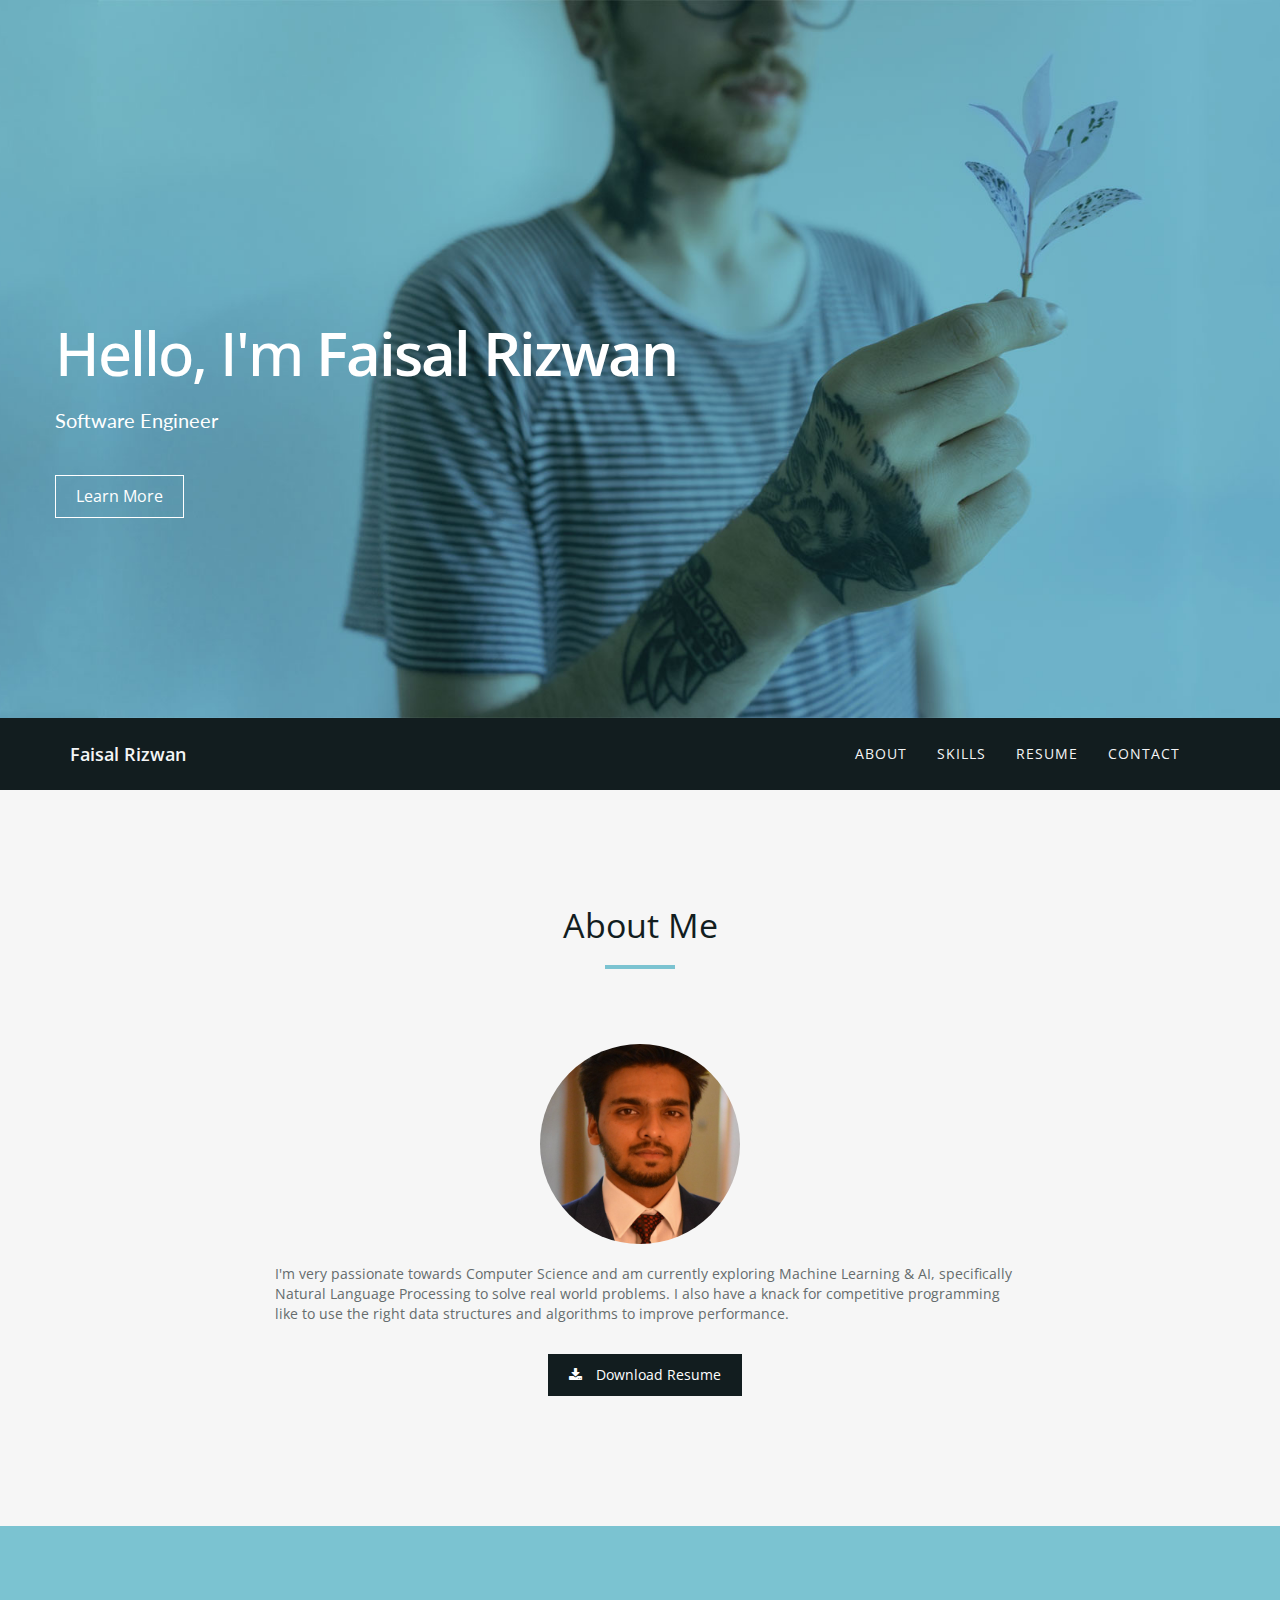
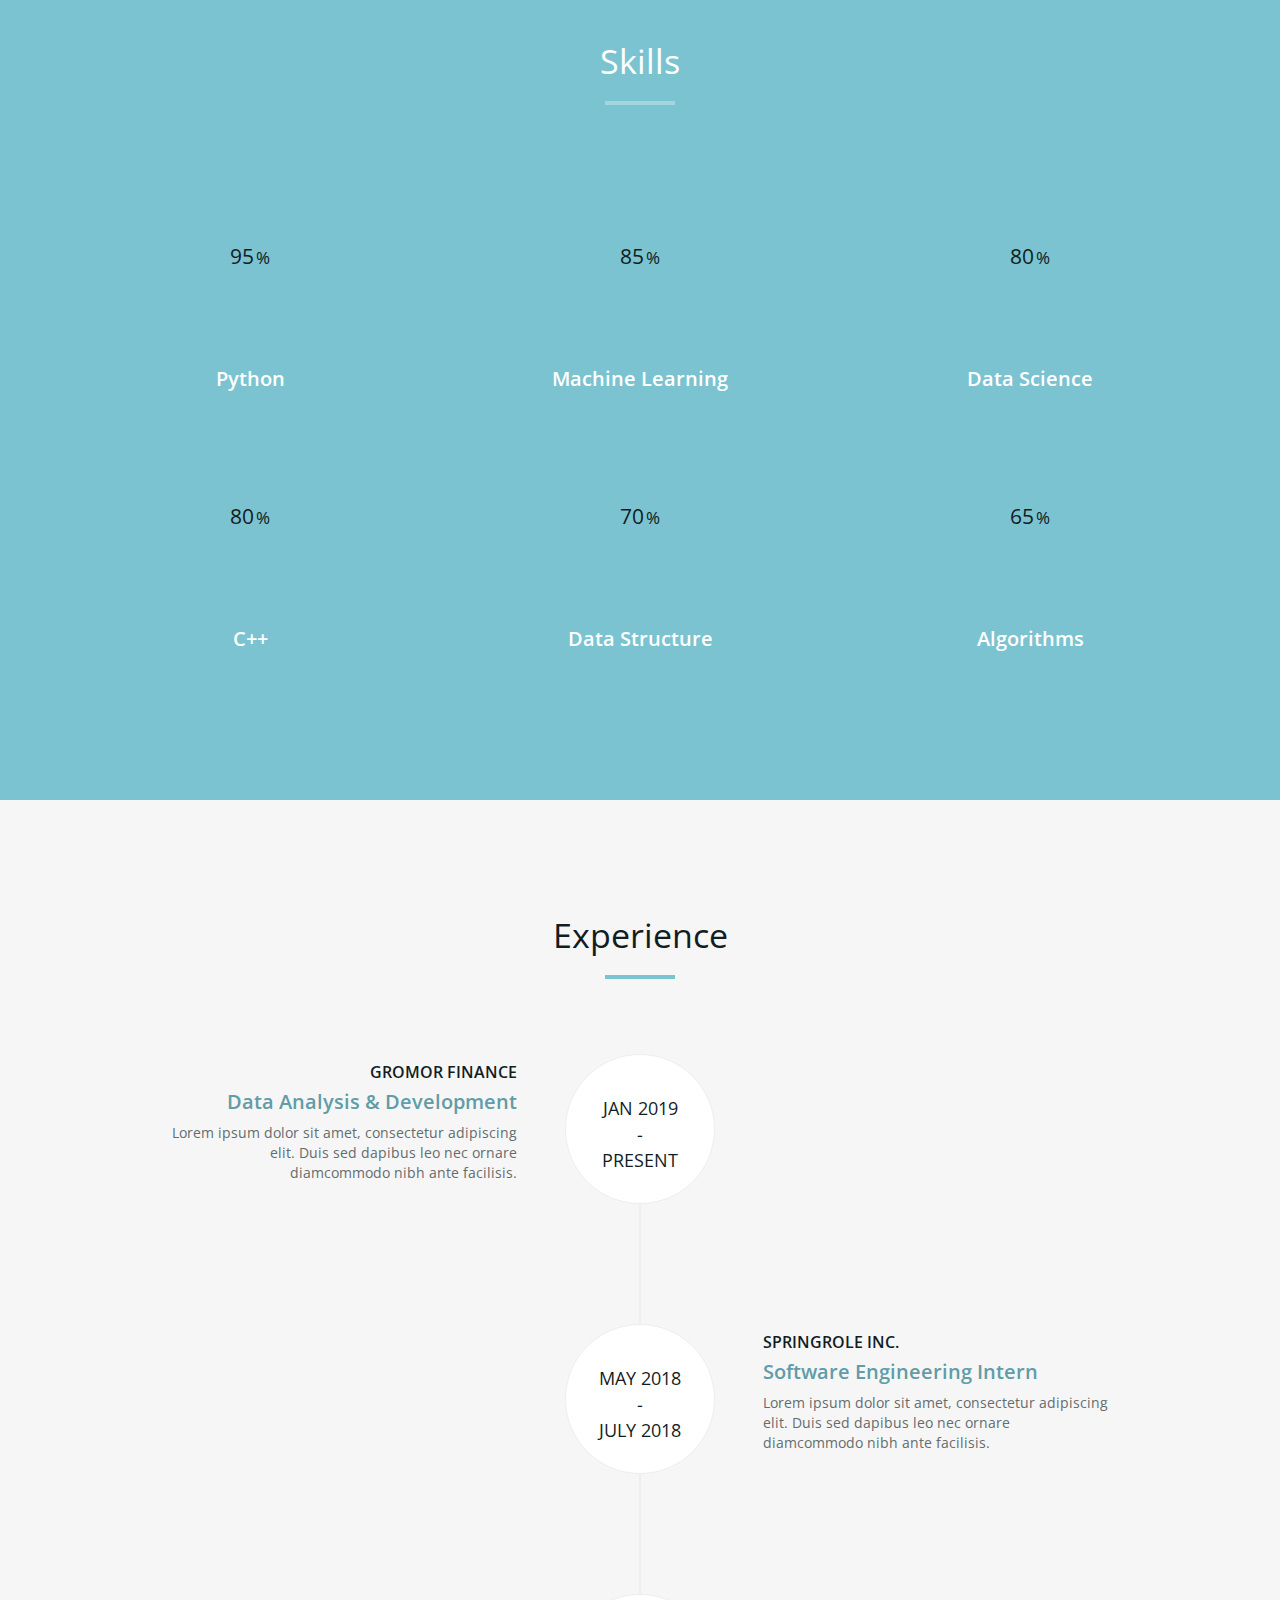
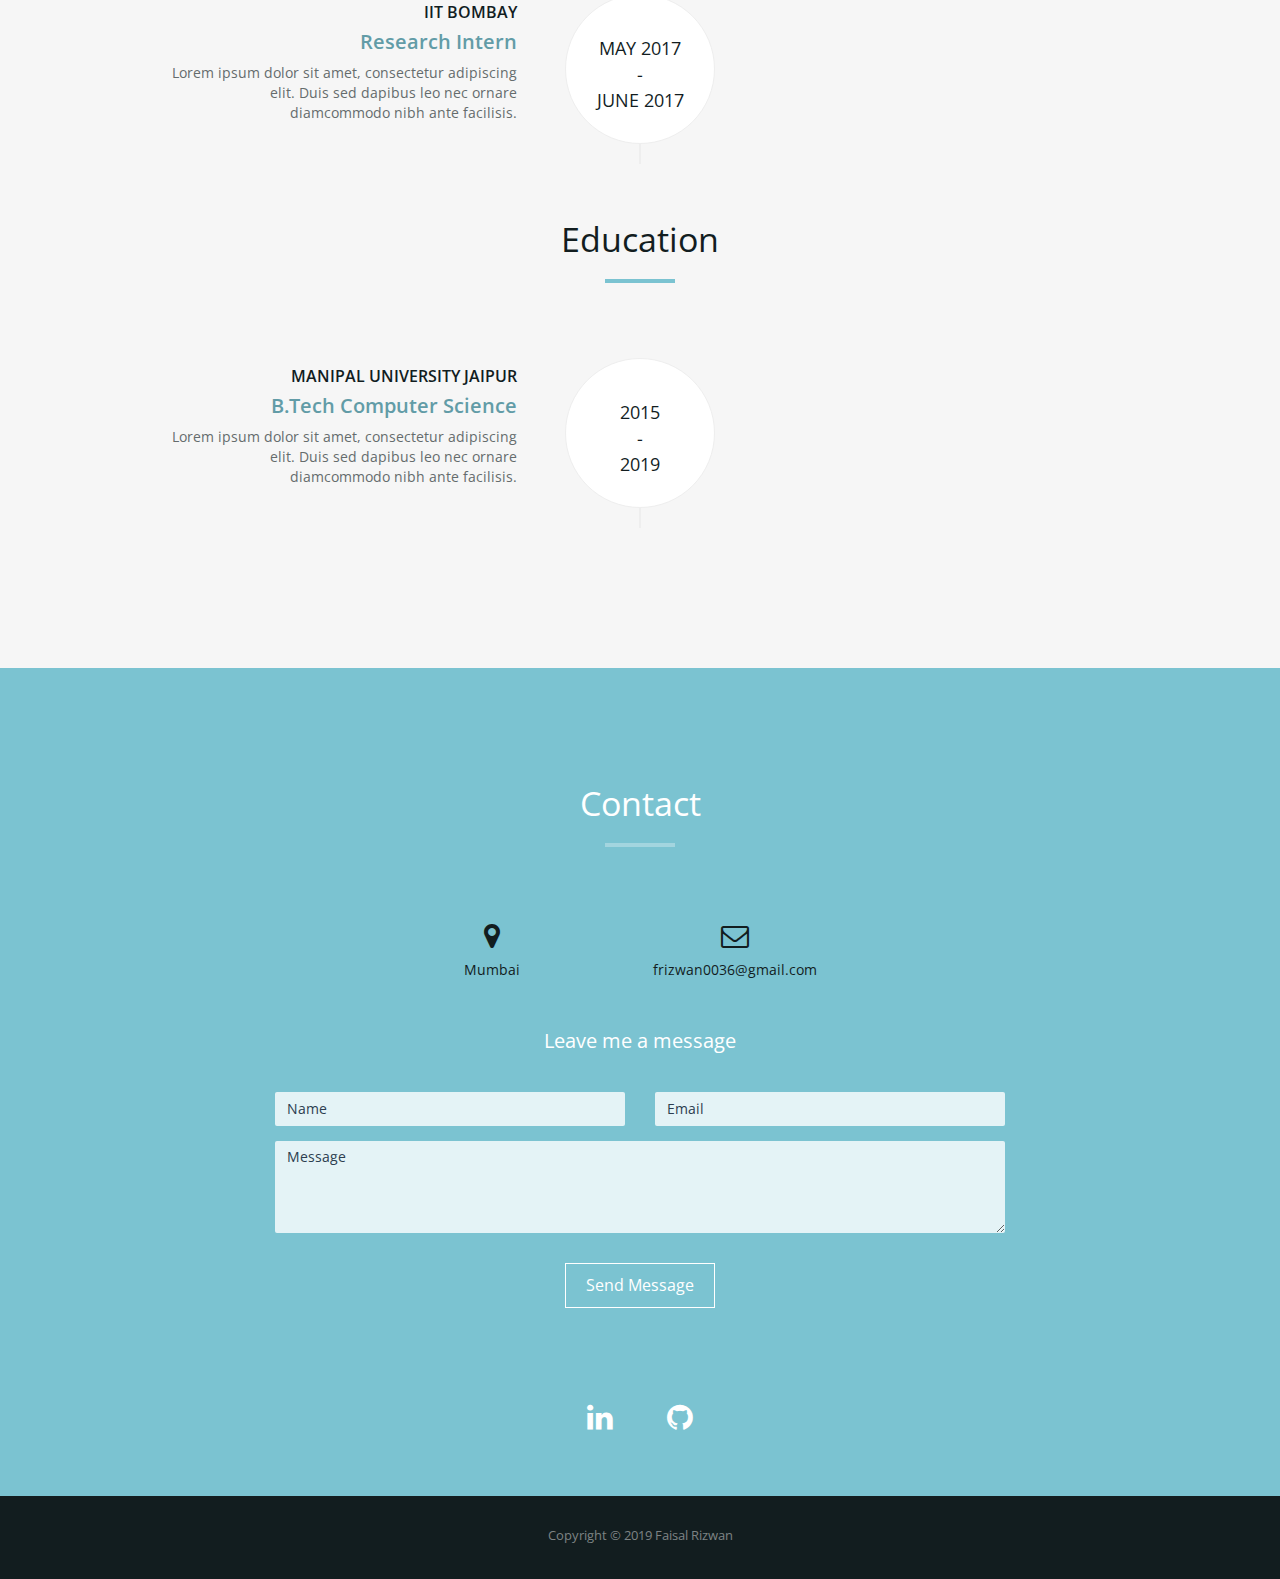
==== index.html @ 2f2fce6b "second commit" ====
<!DOCTYPE html>
<html lang="en">
<head>
<meta charset="utf-8">
<meta name="viewport" content="width=device-width, initial-scale=1">
<title>FR</title>
<meta name="description" content="">
<meta name="author" content="">

<!-- Favicons
    ================================================== -->
<link rel="shortcut icon" href="img/favicon.ico" type="image/x-icon">
<link rel="apple-touch-icon" href="img/apple-touch-icon.png">
<link rel="apple-touch-icon" sizes="72x72" href="img/apple-touch-icon-72x72.png">
<link rel="apple-touch-icon" sizes="114x114" href="img/apple-touch-icon-114x114.png">

<!-- Bootstrap -->
<link rel="stylesheet" type="text/css"  href="css/bootstrap.css">
<link rel="stylesheet" type="text/css" href="fonts/font-awesome/css/font-awesome.css">

<!-- Stylesheet
    ================================================== -->
<link rel="stylesheet" type="text/css"  href="css/style.css">
<link rel="stylesheet" type="text/css" href="css/prettyPhoto.css">
<link href='http://fonts.googleapis.com/css?family=Lato:400,700,900,300' rel='stylesheet' type='text/css'>
<link href='http://fonts.googleapis.com/css?family=Open+Sans:400,700,800,600,300' rel='stylesheet' type='text/css'>
<script type="text/javascript" src="js/modernizr.custom.js"></script>

<!-- HTML5 shim and Respond.js for IE8 support of HTML5 elements and media queries -->
<!-- WARNING: Respond.js doesn't work if you view the page via file:// -->
<!--[if lt IE 9]>
      <script src="https://oss.maxcdn.com/html5shiv/3.7.2/html5shiv.min.js"></script>
      <script src="https://oss.maxcdn.com/respond/1.4.2/respond.min.js"></script>
    <![endif]-->
</head>
<body id="page-top" data-spy="scroll" data-target=".navbar-fixed-top">

<!-- Header -->
<header id="header">
  <div class="intro">
    <div class="container">
      <div class="row">
        <div class="intro-text">
          <h1>Hello, I'm <span class="name">Faisal Rizwan</span></h1>
          <p>Software Engineer</p>
          <a href="#about" class="btn btn-default btn-lg page-scroll">Learn More</a> </div>
      </div>
    </div>
  </div>
</header>
<!-- Navigation -->
<div id="nav">
  <nav class="navbar navbar-custom">
    <div class="container">
      <div class="navbar-header">
        <button type="button" class="navbar-toggle" data-toggle="collapse" data-target=".navbar-main-collapse"> <i class="fa fa-bars"></i> </button>
        <a class="navbar-brand page-scroll" href="#page-top">Faisal Rizwan</a> </div>
      
      <!-- Collect the nav links, forms, and other content for toggling -->
      <div class="collapse navbar-collapse navbar-right navbar-main-collapse">
        <ul class="nav navbar-nav">
          <!-- Hidden li included to remove active class from about link when scrolled up past about section -->
          <li class="hidden"> <a href="#page-top"></a> </li>
          <li> <a class="page-scroll" href="#about">About</a> </li>
          <li> <a class="page-scroll" href="#skills">Skills</a> </li>
          <!--<li> <a class="page-scroll" href="#portfolio">Portfolio</a> </li>-->
          <li> <a class="page-scroll" href="#resume">Resume</a> </li>
          <li> <a class="page-scroll" href="#contact">Contact</a> </li>
        </ul>
      </div>
    </div>
  </nav>
</div>
<!-- About Section -->
<div id="about">
  <div class="container">
    <div class="section-title text-center center">
      <h2>About Me</h2>
      <hr>
    </div>
    <div class="row">
      <div class="col-md-12 text-center"><img src="img/faisal.jpg" class="img-responsive"></div>
      <div class="col-md-8 col-md-offset-2">
        <div class="about-text">
          <p>I'm very passionate towards Computer Science and am currently exploring Machine Learning & AI, specifically Natural Language Processing to solve real world problems. I also have a knack for competitive programming like to use the right data structures and algorithms to improve performance.</p>
          <p class="text-center"><a class="btn btn-primary" href="#"><i class="fa fa-download"></i> Download Resume</a></p>
        </div>
      </div>
    </div>
  </div>
</div>
<!-- Skills Section -->
<div id="skills" class="text-center">
  <div class="container">
    <div class="section-title center">
      <h2>Skills</h2>
      <hr>
    </div>
    <div class="row">
      <div class="col-md-4 col-sm-6 skill"> <span class="chart" data-percent="95"> <span class="percent">95</span> </span>
        <h4>Python</h4>
      </div>
      <div class="col-md-4 col-sm-6 skill"> <span class="chart" data-percent="85"> <span class="percent">85</span> </span>
        <h4>Machine Learning</h4>
      </div>
      <div class="col-md-4 col-sm-6 skill"> <span class="chart" data-percent="80"> <span class="percent">80</span> </span>
        <h4>Data Science</h4>
      </div>
      <div class="col-md-4 col-sm-6 skill"> <span class="chart" data-percent="80"> <span class="percent">80</span> </span>
        <h4>C++</h4>
      </div>
      <div class="col-md-4 col-sm-6 skill"> <span class="chart" data-percent="70"> <span class="percent">70</span> </span>
        <h4>Data Structure</h4>
      </div>
      <div class="col-md-4 col-sm-6 skill"> <span class="chart" data-percent="65"> <span class="percent">65</span> </span>
        <h4>Algorithms</h4>
      </div>
    </div>
  </div>
</div>
<!-- Portfolio Section -->
<!--<div id="portfolio">-->
  <!--<div class="container">-->
    <!--<div class="section-title text-center center">-->
      <!--<h2>Portfolio</h2>-->
      <!--<hr>-->
    <!--</div>-->
    <!--<div class="categories">-->
      <!--<ul class="cat">-->
        <!--<li>-->
          <!--<ol class="type">-->
            <!--<li><a href="#" data-filter="*" class="active">All</a></li>-->
            <!--<li><a href="#" data-filter=".web">Web Design</a></li>-->
            <!--<li><a href="#" data-filter=".app">App Development</a></li>-->
            <!--<li><a href="#" data-filter=".branding">Branding</a></li>-->
          <!--</ol>-->
        <!--</li>-->
      <!--</ul>-->
      <!--<div class="clearfix"></div>-->
    <!--</div>-->
    <!--<div class="row">-->
      <!--<div class="portfolio-items">-->
        <!--<div class="col-sm-6 col-md-3 col-lg-3 web">-->
          <!--<div class="portfolio-item">-->
            <!--<div class="hover-bg"> <a href="img/portfolio/01-large.jpg" title="Project description" rel="prettyPhoto">-->
              <!--<div class="hover-text">-->
                <!--<h4>Project Title</h4>-->
                <!--<small>Web Design</small> </div>-->
              <!--<img src="img/portfolio/01-small.jpg" class="img-responsive" alt="Project Title"> </a> </div>-->
          <!--</div>-->
        <!--</div>-->
        <!--<div class="col-sm-6 col-md-3 col-lg-3 app">-->
          <!--<div class="portfolio-item">-->
            <!--<div class="hover-bg"> <a href="img/portfolio/02-large.jpg" title="Project description" rel="prettyPhoto">-->
              <!--<div class="hover-text">-->
                <!--<h4>Project Title</h4>-->
                <!--<small>App Development</small> </div>-->
              <!--<img src="img/portfolio/02-small.jpg" class="img-responsive" alt="Project Title"> </a> </div>-->
          <!--</div>-->
        <!--</div>-->
        <!--<div class="col-sm-6 col-md-3 col-lg-3 web">-->
          <!--<div class="portfolio-item">-->
            <!--<div class="hover-bg"> <a href="img/portfolio/03-large.jpg" title="Project description" rel="prettyPhoto">-->
              <!--<div class="hover-text">-->
                <!--<h4>Project Title</h4>-->
                <!--<small>Web Design</small> </div>-->
              <!--<img src="img/portfolio/03-small.jpg" class="img-responsive" alt="Project Title"> </a> </div>-->
          <!--</div>-->
        <!--</div>-->
        <!--<div class="col-sm-6 col-md-3 col-lg-3 web">-->
          <!--<div class="portfolio-item">-->
            <!--<div class="hover-bg"> <a href="img/portfolio/04-large.jpg" title="Project description" rel="prettyPhoto">-->
              <!--<div class="hover-text">-->
                <!--<h4>Project Title</h4>-->
                <!--<small>Web Design</small> </div>-->
              <!--<img src="img/portfolio/04-small.jpg" class="img-responsive" alt="Project Title"> </a> </div>-->
          <!--</div>-->
        <!--</div>-->
        <!--<div class="col-sm-6 col-md-3 col-lg-3 app">-->
          <!--<div class="portfolio-item">-->
            <!--<div class="hover-bg"> <a href="img/portfolio/05-large.jpg" title="Project description" rel="prettyPhoto">-->
              <!--<div class="hover-text">-->
                <!--<h4>Project Title</h4>-->
                <!--<small>App Development</small> </div>-->
              <!--<img src="img/portfolio/05-small.jpg" class="img-responsive" alt="Project Title"> </a> </div>-->
          <!--</div>-->
        <!--</div>-->
        <!--<div class="col-sm-6 col-md-3 col-lg-3 branding">-->
          <!--<div class="portfolio-item">-->
            <!--<div class="hover-bg"> <a href="img/portfolio/06-large.jpg" title="Project description" rel="prettyPhoto">-->
              <!--<div class="hover-text">-->
                <!--<h4>Project Title</h4>-->
                <!--<small>Branding</small> </div>-->
              <!--<img src="img/portfolio/06-small.jpg" class="img-responsive" alt="Project Title"> </a> </div>-->
          <!--</div>-->
        <!--</div>-->
        <!--<div class="col-sm-6 col-md-3 col-lg-3 branding app">-->
          <!--<div class="portfolio-item">-->
            <!--<div class="hover-bg"> <a href="img/portfolio/07-large.jpg" title="Project description" rel="prettyPhoto">-->
              <!--<div class="hover-text">-->
                <!--<h4>Project Title</h4>-->
                <!--<small>App Development, Branding</small> </div>-->
              <!--<img src="img/portfolio/07-small.jpg" class="img-responsive" alt="Project Title"> </a> </div>-->
          <!--</div>-->
        <!--</div>-->
        <!--<div class="col-sm-6 col-md-3 col-lg-3 web">-->
          <!--<div class="portfolio-item">-->
            <!--<div class="hover-bg"> <a href="img/portfolio/08-large.jpg" title="Project description" rel="prettyPhoto">-->
              <!--<div class="hover-text">-->
                <!--<h4>Project Title</h4>-->
                <!--<small>Web Design</small> </div>-->
              <!--<img src="img/portfolio/08-small.jpg" class="img-responsive" alt="Project Title"> </a> </div>-->
          <!--</div>-->
        <!--</div>-->
      <!--</div>-->
    <!--</div>-->
  <!--</div>-->
<!--</div>-->
<!-- Achievements Section -->
<!-- Resume Section -->
<div id="resume" class="text-center">
  <div class="container">
    <div class="section-title center">
      <h2>Experience</h2>
      <hr>
    </div>
    <div class="row">
      <div class="col-lg-12">
        <ul class="timeline">
          <li>
            <div class="timeline-image">
              <h4>Jan 2019 <br>
                - <br>
                Present </h4>
            </div>
            <div class="timeline-panel">
              <div class="timeline-heading">
                <h4>Gromor Finance</h4>
                <h4 class="subheading">Data Analysis & Development</h4>
              </div>
              <div class="timeline-body">
                <p>Lorem ipsum dolor sit amet, consectetur adipiscing elit. Duis sed dapibus leo nec ornare diamcommodo nibh ante facilisis.</p>
              </div>
            </div>
          </li>
          <li class="timeline-inverted">
            <div class="timeline-image">
              <h4>May 2018 <br>
                - <br>
                July 2018 </h4>
            </div>
            <div class="timeline-panel">
              <div class="timeline-heading">
                <h4>SpringRole Inc.</h4>
                <h4 class="subheading">Software Engineering Intern</h4>
              </div>
              <div class="timeline-body">
                <p>Lorem ipsum dolor sit amet, consectetur adipiscing elit. Duis sed dapibus leo nec ornare diamcommodo nibh ante facilisis.</p>
              </div>
            </div>
          </li>
          <li>
            <div class="timeline-image">
              <h4>May 2017 <br>
                - <br>
                June 2017 </h4>
            </div>
            <div class="timeline-panel">
              <div class="timeline-heading">
                <h4>IIT Bombay</h4>
                <h4 class="subheading">Research Intern</h4>
              </div>
              <div class="timeline-body">
                <p>Lorem ipsum dolor sit amet, consectetur adipiscing elit. Duis sed dapibus leo nec ornare diamcommodo nibh ante facilisis.</p>
              </div>
            </div>
          </li>
        </ul>
      </div>
    </div>
  </div>
  <div class="container">
    <div class="section-title center">
      <h2>Education</h2>
      <hr>
    </div>
    <div class="row">
      <div class="col-lg-12">
        <ul class="timeline">
          
          <!-- Education Section-->
          
          <li>
            <div class="timeline-image">
              <h4>2015 <br>
                - <br>
                2019 </h4>
            </div>
            <div class="timeline-panel">
              <div class="timeline-heading">
                <h4>Manipal University Jaipur</h4>
                <h4 class="subheading">B.Tech Computer Science </h4>
              </div>
              <div class="timeline-body">
                <p>Lorem ipsum dolor sit amet, consectetur adipiscing elit. Duis sed dapibus leo nec ornare diamcommodo nibh ante facilisis.</p>
              </div>
            </div>
          </li>
          <!--<li class="timeline-inverted">-->
            <!--<div class="timeline-image">-->
              <!--<h4>2007 <br>-->
                <!-- - <br>-->
                <!--2010 </h4>-->
            <!--</div>-->
            <!--<div class="timeline-panel">-->
              <!--<div class="timeline-heading">-->
                <!--<h4>Design University</h4>-->
                <!--<h4 class="subheading">Bachelor Degree of Design</h4>-->
              <!--</div>-->
              <!--<div class="timeline-body">-->
                <!--<p>Lorem ipsum dolor sit amet, consectetur adipiscing elit. Duis sed dapibus leo nec ornare diamcommodo nibh ante facilisis.</p>-->
              <!--</div>-->
            <!--</div>-->
          <!--</li>-->
          <!--<li>-->
            <!--<div class="timeline-image">-->
              <!--<h4>2004 <br>-->
                <!-- - <br>-->
                <!--2007 </h4>-->
            <!--</div>-->
            <!--<div class="timeline-panel">-->
              <!--<div class="timeline-heading">-->
                <!--<h4>School Name</h4>-->
                <!--<h4 class="subheading">High School Degree</h4>-->
              <!--</div>-->
              <!--<div class="timeline-body">-->
                <!--<p class="text-muted">Lorem ipsum dolor sit amet, consectetur adipiscing elit. Duis sed dapibus leo nec ornare diamcommodo nibh ante facilisis.</p>-->
              <!--</div>-->
            <!--</div>-->
          <!--</li>-->
        </ul>
      </div>
    </div>
  </div>
</div>
<!-- Contact Section -->
<div id="contact" class="text-center">
  <div class="container">
    <div class="section-title center">
      <h2>Contact</h2>
      <hr>
    </div>
    <div class="col-md-8 col-md-offset-3">
      <div class="col-md-4"> <i class="fa fa-map-marker fa-2x"></i>
        <p>Mumbai</p>
      </div>
      <div class="col-md-4"> <i class="fa fa-envelope-o fa-2x"></i>
        <p>frizwan0036@gmail.com</p>
      </div>
      <!--<div class="col-md-4"> <i class="fa fa-phone fa-2x"></i>-->
        <!--<p> +1 123 456 1234</p>-->
      <!--</div>-->
      <div class="clearfix"></div>
    </div>
    <div class="col-md-8 col-md-offset-2">
      <h3>Leave me a message</h3>
      <form name="sentMessage" id="contactForm" novalidate>
        <div class="row">
          <div class="col-md-6">
            <div class="form-group">
              <input type="text" id="name" class="form-control" placeholder="Name" required="required">
              <p class="help-block text-danger"></p>
            </div>
          </div>
          <div class="col-md-6">
            <div class="form-group">
              <input type="email" id="email" class="form-control" placeholder="Email" required="required">
              <p class="help-block text-danger"></p>
            </div>
          </div>
        </div>
        <div class="form-group">
          <textarea name="message" id="message" class="form-control" rows="4" placeholder="Message" required></textarea>
          <p class="help-block text-danger"></p>
        </div>
        <div id="success"></div>
        <button type="submit" class="btn btn-default">Send Message</button>
      </form>
      <div class="social">
        <ul>
          <!--<li><a href="#"><i class="fa fa-facebook"></i></a></li>-->
          <!--<li><a href="#"><i class="fa fa-twitter"></i></a></li>-->
          <!--<li><a href="#"><i class="fa fa-dribbble"></i></a></li>-->
          <li><a href="https://www.linkedin.com/in/faisal-rizwan/"><i class="fa fa-linkedin"></i></a></li>
          <li><a href="https://github.com/faisal-rizwan36"><i class="fa fa-github"></i></a></li>
          <!--<li><a href="#"><i class="fa fa-instagram"></i></a></li>-->
        </ul>
      </div>
    </div>
  </div>
</div>
<div id="footer">
  <div class="container text-center">
    <div class="fnav">
      <p>Copyright &copy; 2019 Faisal Rizwan</p>
    </div>
  </div>
</div>
<script type="text/javascript" src="js/jquery.1.11.1.js"></script> 
<script type="text/javascript" src="js/bootstrap.js"></script> 
<script type="text/javascript" src="js/SmoothScroll.js"></script> 
<script type="text/javascript" src="js/easypiechart.js"></script> 
<script type="text/javascript" src="js/jquery.prettyPhoto.js"></script> 
<script type="text/javascript" src="js/jquery.isotope.js"></script> 
<script type="text/javascript" src="js/jquery.counterup.js"></script> 
<script type="text/javascript" src="js/waypoints.js"></script> 
<script type="text/javascript" src="js/jqBootstrapValidation.js"></script> 
<script type="text/javascript" src="js/contact_me.js"></script> 
<script type="text/javascript" src="js/main.js"></script>
</body>
</html>
---- css/style.css ----
body, html {
	font-family: 'Open Sans', sans-serif;
	text-rendering: optimizeLegibility !important;
	-webkit-font-smoothing: antialiased !important;
	color: #656c6d;
	width: 100% !important;
	height: 100% !important;
}
h1 {
	font-weight: 700;
}
h1 strong {
	font-weight: 900;
}
h2 {
	line-height: 20px;
	margin: 0;
	color: #121d1f;
	font-weight: 400;
	margin-bottom: 30px;
	font-size: 34px;
}
h3, h4 {
	color: #121d1f;
	font-size: 20px;
	font-weight: 600;
}
h5 {
	text-transform: uppercase;
	font-weight: 700;
	line-height: 20px;
}
p.intro {
	font-size: 16px;
	margin: 12px 0 0;
	line-height: 24px;
	font-family: 'Open Sans', sans-serif;
}
a {
	color: #333;
}
a:hover, a:focus {
	text-decoration: none;
	color: #7bc3d1;
}
ul, ol {
	list-style: none;
}
.clearfix:after {
	visibility: hidden;
	display: block;
	font-size: 0;
	content: " ";
	clear: both;
	height: 0;
}
.clearfix {
	display: inline-block;
}
* html .clearfix {
	height: 1%;
}
.clearfix {
	display: block;
}
ul, ol {
	padding: 0;
	webkit-padding: 0;
	moz-padding: 0;
}
hr {
	height: 4px;
	width: 70px;
	text-align: center;
	position: relative;
	background: #7bc3d1;
	margin: 0 auto;
	margin-bottom: 30px;
	border: 0;
}
/* Navigation */
#nav {
	z-index: 9999;
}
#nav.affix {
	position: fixed;
	top: 0;
	width: 100%
}
.navbar-custom {
	margin-bottom: 0;
	background-color: #121d1f;
	border-radius: 0px;
	padding: 10px 0;
}
.navbar-custom .navbar-brand {
	font-weight: 600;
}
.navbar-custom .navbar-brand:focus {
	outline: 0;
}
.navbar-custom .navbar-brand .navbar-toggle {
	padding: 4px 6px;
	font-size: 16px;
	color: #fff;
}
.navbar-custom .navbar-brand .navbar-toggle:focus, .navbar-custom .navbar-brand .navbar-toggle:active {
	outline: 0;
}
.navbar-custom a {
	color: #f4f5f6;
}
.navbar-custom .nav li a {
	text-transform: uppercase;
	letter-spacing: 1px;
	-webkit-transition: background .3s ease-in-out;
	-moz-transition: background .3s ease-in-out;
	transition: background .3s ease-in-out;
}
.navbar-custom .nav li a:hover {
	outline: 0;
	color: #7bc3d1;
	background-color: transparent;
}
.navbar-custom .nav li a:focus, .navbar-custom .nav li a:active {
	outline: 0;
	background-color: transparent;
	color: #7bc3d1;
}
.navbar-custom .nav li.active {
	outline: 0;
}
.navbar-custom .nav li.active a {
	background-color: rgba(255,255,255,.3);
}
.navbar-custom .nav li.active a:hover {
	color: #fff;
}
.btn-default {
	color: #fff;
	background-color: transparent;
	border-color: #fff;
	padding: 10px 20px;
	margin: 0;
	font-size: 16px;
	border-radius: 0;
}
.btn-default:hover, .btn-default:focus, .btn-default.focus, .btn-default:active, .btn-default.active {
	color: #fff;
	background-color: #121d1f;
	border-color: #121d1f;
}
.btn-primary {
	color: #fff;
	background-color: #121d1f;
	padding: 10px 20px;
	border-color: #121d1f;
	border-radius: 0;
}
.btn-primary:hover, .btn-primary:focus, .btn-primary.focus, .btn-primary:active, .btn-primary.active {
	color: #fff;
	background-color: #7bc3d1;
	border-color: #7bc3d1;
}
.btn-primary i.fa {
	margin-right: 10px;
}
/* Home Section */
.intro {
	display: table;
	width: 100%;
	height: auto;
	padding: 100px 0;
	text-align: center;
	color: #fff;
	background: url(../img/intro-bg.jpg) no-repeat center top;
	background-color: #7bc3d1;
	-webkit-background-size: cover;
	-moz-background-size: cover;
	background-size: cover;
	-o-background-size: cover;
}
.section-title.center {
	padding: 25px 0 45px 0;
}
/* About Section */
#about {
	padding: 100px 0;
	background: #f6f6f6;
}
#about .about-text {
	margin-left: 10px;
}
#about img {
	border-radius: 50%;
	width: 200px;
	height: 200px;
	display: inline-block;
}
#about p {
	margin-top: 20px;
	margin-bottom: 30px;
}
/* Skills Section */
#skills {
	padding: 100px 0;
	background: #7bc3d1;
}
#skills h2 {
	color: #fff;
}
#skills hr {
	background: rgba(255,255,255,0.3);
}
#skills .skill {
	margin-bottom: 40px;
	text-align: center;
	padding: 0px;
}
#skills .skill h4 {
	font-weight: 600;
	color: #fff;
}
.chart {
	position: relative;
	display: inline-block;
	width: 152px;
	height: 152px;
	margin-bottom: 26px;
	text-align: center;
}
.chart canvas {
	position: absolute;
	top: 0;
	left: 0;
}
.percent {
	display: inline-block;
	font-size: 21px;
	color: #121d1f;
	line-height: 152px;
	z-index: 2;
}
.percent:after {
	content: '%';
	margin-left: 0.1em;
	font-size: .8em;
}
/* Portfolio Section */
#portfolio {
	padding: 80px 0;
	background: #ffffff; /* Old browsers */
	background: -moz-linear-gradient(top, #ffffff 0%, #f4f5f6 49%, #ffffff 100%); /* FF3.6+ */
	background: -webkit-gradient(linear, left top, left bottom, color-stop(0%, #ffffff), color-stop(49%, #f4f5f6), color-stop(100%, #ffffff)); /* Chrome,Safari4+ */
	background: -webkit-linear-gradient(top, #ffffff 0%, #f4f5f6 49%, #ffffff 100%); /* Chrome10+,Safari5.1+ */
	background: -o-linear-gradient(top, #ffffff 0%, #f4f5f6 49%, #ffffff 100%); /* Opera 11.10+ */
	background: -ms-linear-gradient(top, #ffffff 0%, #f4f5f6 49%, #ffffff 100%); /* IE10+ */
	background: linear-gradient(to bottom, #ffffff 0%, #f4f5f6 49%, #ffffff 100%); /* W3C */
filter: progid:DXImageTransform.Microsoft.gradient( startColorstr='#ffffff', endColorstr='#ffffff', GradientType=0 ); /* IE6-9 */
}
.categories {
	padding-bottom: 30px;
	text-align: center;
}
ul.cat li {
	display: inline-block;
}
ol.type li {
	display: inline-block;
	margin-left: 20px;
}
ol.type li a {
	background: #7bc3d1;
	color: #fff;
	padding: 6px 14px;
}
ol.type li a.active {
	background: #121d1f;
	color: #fff;
}
ol.type li a:hover {
	background: #121d1f;
	color: #fff;
}
.isotope-item {
	z-index: 2
}
.isotope-hidden.isotope-item {
	z-index: 1
}
.isotope, .isotope .isotope-item {
	/* change duration value to whatever you like */
	-webkit-transition-duration: 0.8s;
	-moz-transition-duration: 0.8s;
	transition-duration: 0.8s;
}
.isotope-item {
	margin-right: -1px;
	-webkit-backface-visibility: hidden;
	backface-visibility: hidden;
}
.isotope {
	-webkit-backface-visibility: hidden;
	backface-visibility: hidden;
	-webkit-transition-property: height, width;
	-moz-transition-property: height, width;
	transition-property: height, width;
}
.isotope .isotope-item {
	-webkit-backface-visibility: hidden;
	backface-visibility: hidden;
	-webkit-transition-property: -webkit-transform, opacity;
	-moz-transition-property: -moz-transform, opacity;
	transition-property: transform, opacity;
}
.portfolio-item {
	margin: 15px 0;
	-webkit-transition: all 0.5s ease-out;
	-moz-transition: all 0.5s ease-out;
	-ms-transition: all 0.5s ease-out;
	-o-transition: all 0.5s ease-out;
	transition: all 0.5s ease-out;
}
.portfolio-item:hover {
	-webkit-transform: scale(1.1);
	-moz-transform: scale(1.1);
	-ms-transform: scale(1.1);
	-o-transform: scale(1.1);
	transform: scale(1.1);
}
.portfolio-item .hover-bg {
	height: 260px;
	overflow: hidden;
	position: relative;
}
.hover-bg .hover-text {
	position: absolute;
	text-align: center;
	margin: 0 auto;
	color: #ffffff;
	background: rgba(0, 0, 0, 0.66);
	padding: 33% 0 0 0;
	height: 100%;
	width: 100%;
	opacity: 0;
	transition: all 0.5s;
}
.hover-bg .hover-text>h4 {
	opacity: 0;
	color: #fff;
	font-weight: 400;
	-webkit-transform: translateY(100%);
	transform: translateY(100%);
	transition: all 0.3s;
}
.hover-bg:hover .hover-text>h4 {
	opacity: 1;
	-webkit-backface-visibility: hidden;
	-webkit-transform: translateY(0);
	transform: translateY(0);
}
.hover-bg .hover-text>i {
	opacity: 0;
	-webkit-transform: translateY(0);
	transform: translateY(0);
	transition: all 0.3s;
}
.hover-bg:hover .hover-text>i {
	opacity: 1;
	-webkit-backface-visibility: hidden;
	-webkit-transform: translateY(100%);
	transform: translateY(100%);
}
.hover-bg:hover .hover-text {
	opacity: 1;
}
#portfolio i.fa {
	font-size: 20px;
	padding: 5px;
	color: #E87E04;
}
/* Achivements Section */
#achievements {
	padding: 100px 0;
	background: #7bc3d1;
}
#achievements h2 {
	color: #fff;
}
#achievements hr {
	background: rgba(255,255,255,0.3);
}
.achievement-box h4 {
	color: #fff;
	font-size: 20px;
	font-weight: 400;
	margin-left: 5px;
}
.achievement-box span.count {
	font-size: 52px;
	font-weight: 600;
	display: block;
	color: #121d1f;
	padding: 0;
	margin: 0;
}
/* Resume Section */
#resume {
	padding: 100px 0;
	background: #f6f6f6;
}
.timeline {
	position: relative;
	padding: 0;
	list-style: none;
}
.timeline:before {
	content: "";
	position: absolute;
	top: 0;
	bottom: 0;
	left: 40px;
	width: 2px;
	margin-left: -1.5px;
	background-color: #eee;
}
.timeline>li {
	position: relative;
	margin-bottom: 50px;
	min-height: 50px;
}
.timeline>li:before, .timeline>li:after {
	content: " ";
	display: table;
}
.timeline>li:after {
	clear: both;
}
.timeline>li .timeline-panel {
	float: right;
	position: relative;
	width: 100%;
	padding: 0 20px 0 100px;
	text-align: left;
}
.timeline>li .timeline-panel:before {
	right: auto;
	left: -15px;
	border-right-width: 15px;
	border-left-width: 0;
}
.timeline>li .timeline-panel:after {
	right: auto;
	left: -14px;
	border-right-width: 14px;
	border-left-width: 0;
}
.timeline>li .timeline-image {
	z-index: 100;
	position: absolute;
	left: 0;
	width: 70px;
	height: 70px;
	margin-left: 0;
	border: 1px solid #eee;
	border-radius: 100%;
	text-align: center;
	background: #fff;
}
.timeline>li .timeline-image h4 {
	margin-top: 20px;
	font-size: 14px;
	text-transform: uppercase;
}
.timeline>li.timeline-inverted>.timeline-panel {
	float: right;
	padding: 0 20px 0 100px;
	text-align: left;
}
.timeline>li.timeline-inverted>.timeline-panel:before {
	right: auto;
	left: -15px;
	border-right-width: 15px;
	border-left-width: 0;
}
.timeline>li.timeline-inverted>.timeline-panel:after {
	right: auto;
	left: -14px;
	border-right-width: 14px;
	border-left-width: 0;
}
.timeline>li:last-child {
	margin-bottom: 40px;
}
.timeline .timeline-heading h4 {
	margin-top: 0;
	text-transform: uppercase;
	font-size: 16px;
}
.timeline .timeline-heading h2 {
	margin-top: 30px;
}
.timeline .timeline-heading h4.subheading {
	text-transform: none;
	color: #629ca7;
	font-size: 20px;
}
.timeline .timeline-body>p, .timeline .timeline-body>ul {
	margin-bottom: 0;
}
/* Contact Section */
#contact {
	padding: 100px 0 40px 0;
	color: #121d1f;
	background: #7bc3d1;
}
#contact h2 {
	color: #fff;
}
#contact hr {
	background: rgba(255,255,255,0.3);
}
#contact h3 {
	padding-top: 20px;
	font-size: 20px;
	font-weight: 400;
	color: #fff;
}
#contact form {
	padding: 30px 0;
}
#contact i.fa {
	color: #121d1f;
	margin-bottom: 10px;
}
#contact .text-danger {
	color: #E87E04;
	text-align: left;
}
label {
	font-size: 12px;
	font-weight: 400;
	font-family: 'Open Sans', sans-serif;
	float: left;
}
#contact .form-control {
	display: block;
	width: 100%;
	padding: 6px 12px;
	font-size: 14px;
	line-height: 1.42857143;
	color: #2c3e50;
	background-color: rgba(255,255,255,0.8);
	background-image: none;
	border: 0;
	border-radius: 2px;
	-webkit-box-shadow: none;
	box-shadow: none;
	-webkit-transition: none;
	-o-transition: none;
	transition: none;
}
#contact .form-control:focus {
	border-color: inherit;
	outline: 0;
	-webkit-box-shadow: transparent;
	box-shadow: transparent;
}
.form-control::-webkit-input-placeholder {
color: #2c3e50;
}
.form-control:-moz-placeholder {
color: #2c3e50;
}
.form-control::-moz-placeholder {
color: #2c3e50;
}
.form-control:-ms-input-placeholder {
color: #2c3e50;
}
#contact .social {
	margin-top: 60px;
}
#contact .social ul li {
	display: inline-block;
	margin: 0 20px;
}
#contact .social i.fa {
	font-size: 30px;
	padding: 4px 5px;
	color: #fff;
	transition: all 0.5s;
}
#contact .social i.fa:hover {
	color: #121d1f;
}
#contact .btn {
	background-color: transparent;
	border: 1px solid #fff;
	border-radius: 0;
	padding: 10px 20px;
	color: #fff;
	margin-top: 15px;
}
#contact .btn:hover, #contact .btn:focus {
	background-color: #121d1f;
	border: 1px solid #121d1f;
}
.btn:active, .btn.active {
	background-image: none;
	outline: 0;
	-webkit-box-shadow: none;
	box-shadow: none;
}
a:focus, .btn:focus, .btn:active:focus, .btn.active:focus, .btn.focus, .btn:active.focus, .btn.active.focus {
	outline: none;
	outline-offset: none;
}
/* Footer Section*/
#footer {
	background: #121d1f;
	color: #7d8384;
	padding: 30px 0 25px 0;
}
#footer p {
	font-size: 13px;
}
#footer a {
	color: #a0a5a5;
}
#footer a:hover {
	color: #7bc3d1;
}

/* Media Queries */
@media(min-width:768px) {
.intro {
	height: 100%;
	padding: 0;
	text-align: left;
	color: #fff;
}
.intro H1 {
	font-size: 60px;
	font-weight: 500;
	letter-spacing: -2px;
}
.intro .name {
	font-weight: 600;
}
.intro .intro-text {
	max-width: 75%;
}
.intro .intro-text p {
	font-family: 'Lato', sans-serif;
	font-size: 20px;
	margin-bottom: 40px;
	margin-top: 20px;
}
section {
	padding: 120px 0;
}
header .intro-text {
	padding-top: 300px;
	padding-bottom: 200px;
}
.timeline:before {
	left: 50%;
}
.timeline>li {
	margin-bottom: 100px;
	min-height: 100px;
}
.timeline>li .timeline-panel {
	float: left;
	width: 41%;
	padding: 0 20px 20px 30px;
	text-align: right;
}
.timeline>li .timeline-image {
	left: 50%;
	width: 100px;
	height: 100px;
	margin-left: -50px;
}
.timeline>li .timeline-image h4 {
	margin-top: 16px;
	line-height: 18px;
	font-weight: 400;
}
.timeline>li.timeline-inverted>.timeline-panel {
	float: right;
	padding: 0 30px 20px 20px;
	text-align: left;
}
}

@media(min-width:992px) {
#here-me h1 {
	margin: 10px 0 0px;
}
.timeline>li {
	min-height: 150px;
}
.timeline>li .timeline-panel {
	padding: 0 20px 20px;
}
.timeline>li .timeline-image {
	width: 150px;
	height: 150px;
	margin-left: -75px;
}
.timeline>li .timeline-image h4 {
	margin-top: 30px;
	font-size: 18px;
	line-height: 26px;
}
.timeline>li.timeline-inverted>.timeline-panel {
	padding: 0 20px 20px;
}
}

@media(min-width:1200px) {
.timeline>li {
	min-height: 170px;
}
.timeline>li .timeline-panel {
	padding: 10px 20px 20px 100px;
}
.timeline>li .timeline-image {
	width: 150px;
	height: 150px;
	margin-left: -75px;
}
.timeline>li .timeline-image h4 {
	margin-top: 40px;
	font-weight: 400;
}
.timeline>li.timeline-inverted>.timeline-panel {
	padding: 10px 100px 20px 20px;
}
}
---- css/prettyPhoto.css ----
div.pp_default .pp_top,div.pp_default .pp_top .pp_middle,div.pp_default .pp_top .pp_left,div.pp_default .pp_top .pp_right,div.pp_default .pp_bottom,div.pp_default .pp_bottom .pp_left,div.pp_default .pp_bottom .pp_middle,div.pp_default .pp_bottom .pp_right{height:13px}
div.pp_default .pp_top .pp_left{background:url(../img/prettyPhoto/default/sprite.png) -78px -93px no-repeat}
div.pp_default .pp_top .pp_middle{background:url(../img/prettyPhoto/default/sprite_x.png) top left repeat-x}
div.pp_default .pp_top .pp_right{background:url(../img/prettyPhoto/default/sprite.png) -112px -93px no-repeat}
div.pp_default .pp_content .ppt{color:#f8f8f8}
div.pp_default .pp_content_container .pp_left{background:url(../img/prettyPhoto/default/sprite_y.png) -7px 0 repeat-y;padding-left:13px}
div.pp_default .pp_content_container .pp_right{background:url(../img/prettyPhoto/default/sprite_y.png) top right repeat-y;padding-right:13px}
div.pp_default .pp_next:hover{background:url(../img/prettyPhoto/default/sprite_next.png) center right no-repeat;cursor:pointer}
div.pp_default .pp_previous:hover{background:url(../img/prettyPhoto/default/sprite_prev.png) center left no-repeat;cursor:pointer}
div.pp_default .pp_expand{background:url(../img/prettyPhoto/default/sprite.png) 0 -29px no-repeat;cursor:pointer;width:28px;height:28px}
div.pp_default .pp_expand:hover{background:url(../img/prettyPhoto/default/sprite.png) 0 -56px no-repeat;cursor:pointer}
div.pp_default .pp_contract{background:url(../img/prettyPhoto/default/sprite.png) 0 -84px no-repeat;cursor:pointer;width:28px;height:28px}
div.pp_default .pp_contract:hover{background:url(../img/prettyPhoto/default/sprite.png) 0 -113px no-repeat;cursor:pointer}
div.pp_default .pp_close{width:30px;height:30px;background:url(../img/prettyPhoto/default/sprite.png) 2px 1px no-repeat;cursor:pointer}
div.pp_default .pp_gallery ul li a{background:url(../img/prettyPhoto/default/default_thumb.png) center center #f8f8f8;border:1px solid #aaa}
div.pp_default .pp_social{margin-top:7px}
div.pp_default .pp_gallery a.pp_arrow_previous,div.pp_default .pp_gallery a.pp_arrow_next{position:static;left:auto}
div.pp_default .pp_nav .pp_play,div.pp_default .pp_nav .pp_pause{background:url(../img/prettyPhoto/default/sprite.png) -51px 1px no-repeat;height:30px;width:30px}
div.pp_default .pp_nav .pp_pause{background-position:-51px -29px}
div.pp_default a.pp_arrow_previous,div.pp_default a.pp_arrow_next{background:url(../img/prettyPhoto/default/sprite.png) -31px -3px no-repeat;height:20px;width:20px;margin:4px 0 0}
div.pp_default a.pp_arrow_next{left:52px;background-position:-82px -3px}
div.pp_default .pp_content_container .pp_details{margin-top:5px}
div.pp_default .pp_nav{clear:none;height:30px;width:110px;position:relative}
div.pp_default .pp_nav .currentTextHolder{font-family:Georgia;font-style:italic;color:#999;font-size:11px;left:75px;line-height:25px;position:absolute;top:2px;margin:0;padding:0 0 0 10px}
div.pp_default .pp_close:hover,div.pp_default .pp_nav .pp_play:hover,div.pp_default .pp_nav .pp_pause:hover,div.pp_default .pp_arrow_next:hover,div.pp_default .pp_arrow_previous:hover{opacity:0.7}
div.pp_default .pp_description{font-size:13px;font-weight:500;line-height:14px;margin:5px 50px 5px 0}
div.pp_default .pp_bottom .pp_left{background:url(../img/prettyPhoto/default/sprite.png) -78px -127px no-repeat}
div.pp_default .pp_bottom .pp_middle{background:url(../img/prettyPhoto/default/sprite_x.png) bottom left repeat-x}
div.pp_default .pp_bottom .pp_right{background:url(../img/prettyPhoto/default/sprite.png) -112px -127px no-repeat}
div.pp_default .pp_loaderIcon{background:url(../img/prettyPhoto/default/loader.gif) center center no-repeat}
div.light_rounded .pp_top .pp_left{background:url(../img/prettyPhoto/light_rounded/sprite.png) -88px -53px no-repeat}
div.light_rounded .pp_top .pp_right{background:url(../img/prettyPhoto/light_rounded/sprite.png) -110px -53px no-repeat}
div.light_rounded .pp_next:hover{background:url(../img/prettyPhoto/light_rounded/btnNext.png) center right no-repeat;cursor:pointer}
div.light_rounded .pp_previous:hover{background:url(../img/prettyPhoto/light_rounded/btnPrevious.png) center left no-repeat;cursor:pointer}
div.light_rounded .pp_expand{background:url(../img/prettyPhoto/light_rounded/sprite.png) -31px -26px no-repeat;cursor:pointer}
div.light_rounded .pp_expand:hover{background:url(../img/prettyPhoto/light_rounded/sprite.png) -31px -47px no-repeat;cursor:pointer}
div.light_rounded .pp_contract{background:url(../img/prettyPhoto/light_rounded/sprite.png) 0 -26px no-repeat;cursor:pointer}
div.light_rounded .pp_contract:hover{background:url(../img/prettyPhoto/light_rounded/sprite.png) 0 -47px no-repeat;cursor:pointer}
div.light_rounded .pp_close{width:75px;height:22px;background:url(../img/prettyPhoto/light_rounded/sprite.png) -1px -1px no-repeat;cursor:pointer}
div.light_rounded .pp_nav .pp_play{background:url(../img/prettyPhoto/light_rounded/sprite.png) -1px -100px no-repeat;height:15px;width:14px}
div.light_rounded .pp_nav .pp_pause{background:url(../img/prettyPhoto/light_rounded/sprite.png) -24px -100px no-repeat;height:15px;width:14px}
div.light_rounded .pp_arrow_previous{background:url(../img/prettyPhoto/light_rounded/sprite.png) 0 -71px no-repeat}
div.light_rounded .pp_arrow_next{background:url(../img/prettyPhoto/light_rounded/sprite.png) -22px -71px no-repeat}
div.light_rounded .pp_bottom .pp_left{background:url(../img/prettyPhoto/light_rounded/sprite.png) -88px -80px no-repeat}
div.light_rounded .pp_bottom .pp_right{background:url(../img/prettyPhoto/light_rounded/sprite.png) -110px -80px no-repeat}
div.dark_rounded .pp_top .pp_left{background:url(../img/prettyPhoto/dark_rounded/sprite.png) -88px -53px no-repeat}
div.dark_rounded .pp_top .pp_right{background:url(../img/prettyPhoto/dark_rounded/sprite.png) -110px -53px no-repeat}
div.dark_rounded .pp_content_container .pp_left{background:url(../img/prettyPhoto/dark_rounded/contentPattern.png) top left repeat-y}
div.dark_rounded .pp_content_container .pp_right{background:url(../img/prettyPhoto/dark_rounded/contentPattern.png) top right repeat-y}
div.dark_rounded .pp_next:hover{background:url(../img/prettyPhoto/dark_rounded/btnNext.png) center right no-repeat;cursor:pointer}
div.dark_rounded .pp_previous:hover{background:url(../img/prettyPhoto/dark_rounded/btnPrevious.png) center left no-repeat;cursor:pointer}
div.dark_rounded .pp_expand{background:url(../img/prettyPhoto/dark_rounded/sprite.png) -31px -26px no-repeat;cursor:pointer}
div.dark_rounded .pp_expand:hover{background:url(../img/prettyPhoto/dark_rounded/sprite.png) -31px -47px no-repeat;cursor:pointer}
div.dark_rounded .pp_contract{background:url(../img/prettyPhoto/dark_rounded/sprite.png) 0 -26px no-repeat;cursor:pointer}
div.dark_rounded .pp_contract:hover{background:url(../img/prettyPhoto/dark_rounded/sprite.png) 0 -47px no-repeat;cursor:pointer}
div.dark_rounded .pp_close{width:75px;height:22px;background:url(../img/prettyPhoto/dark_rounded/sprite.png) -1px -1px no-repeat;cursor:pointer}
div.dark_rounded .pp_description{margin-right:85px;color:#fff}
div.dark_rounded .pp_nav .pp_play{background:url(../img/prettyPhoto/dark_rounded/sprite.png) -1px -100px no-repeat;height:15px;width:14px}
div.dark_rounded .pp_nav .pp_pause{background:url(../img/prettyPhoto/dark_rounded/sprite.png) -24px -100px no-repeat;height:15px;width:14px}
div.dark_rounded .pp_arrow_previous{background:url(../img/prettyPhoto/dark_rounded/sprite.png) 0 -71px no-repeat}
div.dark_rounded .pp_arrow_next{background:url(../img/prettyPhoto/dark_rounded/sprite.png) -22px -71px no-repeat}
div.dark_rounded .pp_bottom .pp_left{background:url(../img/prettyPhoto/dark_rounded/sprite.png) -88px -80px no-repeat}
div.dark_rounded .pp_bottom .pp_right{background:url(../img/prettyPhoto/dark_rounded/sprite.png) -110px -80px no-repeat}
div.dark_rounded .pp_loaderIcon{background:url(../img/prettyPhoto/dark_rounded/loader.gif) center center no-repeat}
div.dark_square .pp_left,div.dark_square .pp_middle,div.dark_square .pp_right,div.dark_square .pp_content{background:#000}
div.dark_square .pp_description{color:#fff;margin:0 85px 0 0}
div.dark_square .pp_loaderIcon{background:url(../img/prettyPhoto/dark_square/loader.gif) center center no-repeat}
div.dark_square .pp_expand{background:url(../img/prettyPhoto/dark_square/sprite.png) -31px -26px no-repeat;cursor:pointer}
div.dark_square .pp_expand:hover{background:url(../img/prettyPhoto/dark_square/sprite.png) -31px -47px no-repeat;cursor:pointer}
div.dark_square .pp_contract{background:url(../img/prettyPhoto/dark_square/sprite.png) 0 -26px no-repeat;cursor:pointer}
div.dark_square .pp_contract:hover{background:url(../img/prettyPhoto/dark_square/sprite.png) 0 -47px no-repeat;cursor:pointer}
div.dark_square .pp_close{width:75px;height:22px;background:url(../img/prettyPhoto/dark_square/sprite.png) -1px -1px no-repeat;cursor:pointer}
div.dark_square .pp_nav{clear:none}
div.dark_square .pp_nav .pp_play{background:url(../img/prettyPhoto/dark_square/sprite.png) -1px -100px no-repeat;height:15px;width:14px}
div.dark_square .pp_nav .pp_pause{background:url(../img/prettyPhoto/dark_square/sprite.png) -24px -100px no-repeat;height:15px;width:14px}
div.dark_square .pp_arrow_previous{background:url(../img/prettyPhoto/dark_square/sprite.png) 0 -71px no-repeat}
div.dark_square .pp_arrow_next{background:url(../img/prettyPhoto/dark_square/sprite.png) -22px -71px no-repeat}
div.dark_square .pp_next:hover{background:url(../img/prettyPhoto/dark_square/btnNext.png) center right no-repeat;cursor:pointer}
div.dark_square .pp_previous:hover{background:url(../img/prettyPhoto/dark_square/btnPrevious.png) center left no-repeat;cursor:pointer}
div.light_square .pp_expand{background:url(../img/prettyPhoto/light_square/sprite.png) -31px -26px no-repeat;cursor:pointer}
div.light_square .pp_expand:hover{background:url(../img/prettyPhoto/light_square/sprite.png) -31px -47px no-repeat;cursor:pointer}
div.light_square .pp_contract{background:url(../img/prettyPhoto/light_square/sprite.png) 0 -26px no-repeat;cursor:pointer}
div.light_square .pp_contract:hover{background:url(../img/prettyPhoto/light_square/sprite.png) 0 -47px no-repeat;cursor:pointer}
div.light_square .pp_close{width:75px;height:22px;background:url(../img/prettyPhoto/light_square/sprite.png) -1px -1px no-repeat;cursor:pointer}
div.light_square .pp_nav .pp_play{background:url(../img/prettyPhoto/light_square/sprite.png) -1px -100px no-repeat;height:15px;width:14px}
div.light_square .pp_nav .pp_pause{background:url(../img/prettyPhoto/light_square/sprite.png) -24px -100px no-repeat;height:15px;width:14px}
div.light_square .pp_arrow_previous{background:url(../img/prettyPhoto/light_square/sprite.png) 0 -71px no-repeat}
div.light_square .pp_arrow_next{background:url(../img/prettyPhoto/light_square/sprite.png) -22px -71px no-repeat}
div.light_square .pp_next:hover{background:url(../img/prettyPhoto/light_square/btnNext.png) center right no-repeat;cursor:pointer}
div.light_square .pp_previous:hover{background:url(../img/prettyPhoto/light_square/btnPrevious.png) center left no-repeat;cursor:pointer}
div.facebook .pp_top .pp_left{background:url(../img/prettyPhoto/facebook/sprite.png) -88px -53px no-repeat}
div.facebook .pp_top .pp_middle{background:url(../img/prettyPhoto/facebook/contentPatternTop.png) top left repeat-x}
div.facebook .pp_top .pp_right{background:url(../img/prettyPhoto/facebook/sprite.png) -110px -53px no-repeat}
div.facebook .pp_content_container .pp_left{background:url(../img/prettyPhoto/facebook/contentPatternLeft.png) top left repeat-y}
div.facebook .pp_content_container .pp_right{background:url(../img/prettyPhoto/facebook/contentPatternRight.png) top right repeat-y}
div.facebook .pp_expand{background:url(../img/prettyPhoto/facebook/sprite.png) -31px -26px no-repeat;cursor:pointer}
div.facebook .pp_expand:hover{background:url(../img/prettyPhoto/facebook/sprite.png) -31px -47px no-repeat;cursor:pointer}
div.facebook .pp_contract{background:url(../img/prettyPhoto/facebook/sprite.png) 0 -26px no-repeat;cursor:pointer}
div.facebook .pp_contract:hover{background:url(../img/prettyPhoto/facebook/sprite.png) 0 -47px no-repeat;cursor:pointer}
div.facebook .pp_close{width:22px;height:22px;background:url(../img/prettyPhoto/facebook/sprite.png) -1px -1px no-repeat;cursor:pointer}
div.facebook .pp_description{margin:0 37px 0 0}
div.facebook .pp_loaderIcon{background:url(../img/prettyPhoto/facebook/loader.gif) center center no-repeat}
div.facebook .pp_arrow_previous{background:url(../img/prettyPhoto/facebook/sprite.png) 0 -71px no-repeat;height:22px;margin-top:0;width:22px}
div.facebook .pp_arrow_previous.disabled{background-position:0 -96px;cursor:default}
div.facebook .pp_arrow_next{background:url(../img/prettyPhoto/facebook/sprite.png) -32px -71px no-repeat;height:22px;margin-top:0;width:22px}
div.facebook .pp_arrow_next.disabled{background-position:-32px -96px;cursor:default}
div.facebook .pp_nav{margin-top:0}
div.facebook .pp_nav p{font-size:15px;padding:0 3px 0 4px}
div.facebook .pp_nav .pp_play{background:url(../img/prettyPhoto/facebook/sprite.png) -1px -123px no-repeat;height:22px;width:22px}
div.facebook .pp_nav .pp_pause{background:url(../img/prettyPhoto/facebook/sprite.png) -32px -123px no-repeat;height:22px;width:22px}
div.facebook .pp_next:hover{background:url(../img/prettyPhoto/facebook/btnNext.png) center right no-repeat;cursor:pointer}
div.facebook .pp_previous:hover{background:url(../img/prettyPhoto/facebook/btnPrevious.png) center left no-repeat;cursor:pointer}
div.facebook .pp_bottom .pp_left{background:url(../img/prettyPhoto/facebook/sprite.png) -88px -80px no-repeat}
div.facebook .pp_bottom .pp_middle{background:url(../img/prettyPhoto/facebook/contentPatternBottom.png) top left repeat-x}
div.facebook .pp_bottom .pp_right{background:url(../img/prettyPhoto/facebook/sprite.png) -110px -80px no-repeat}
div.pp_pic_holder a:focus{outline:none}
div.pp_overlay{background:#000;display:none;left:0;position:absolute;top:0;width:100%;z-index:9500}
div.pp_pic_holder{display:none;position:absolute;width:100px;z-index:10000}
.pp_content{height:40px;min-width:40px}
* html .pp_content{width:40px}
.pp_content_container{position:relative;text-align:left;width:100%}
.pp_content_container .pp_left{padding-left:20px}
.pp_content_container .pp_right{padding-right:20px}
.pp_content_container .pp_details{float:left;margin:10px 0 2px}
.pp_description{display:none;margin:0}
.pp_social{float:left;margin:0}
.pp_social .facebook{float:left;margin-left:5px;width:55px;overflow:hidden}
.pp_social .twitter{float:left}
.pp_nav{clear:right;float:left;margin:3px 10px 0 0}
.pp_nav p{float:left;white-space:nowrap;margin:2px 4px}
.pp_nav .pp_play,.pp_nav .pp_pause{float:left;margin-right:4px;text-indent:-10000px}
a.pp_arrow_previous,a.pp_arrow_next{display:block;float:left;height:15px;margin-top:3px;overflow:hidden;text-indent:-10000px;width:14px}
.pp_hoverContainer{position:absolute;top:0;width:100%;z-index:2000}
.pp_gallery{display:none;left:50%;margin-top:-50px;position:absolute;z-index:10000}
.pp_gallery div{float:left;overflow:hidden;position:relative}
.pp_gallery ul{float:left;height:35px;position:relative;white-space:nowrap;margin:0 0 0 5px;padding:0}
.pp_gallery ul a{border:1px rgba(0,0,0,0.5) solid;display:block;float:left;height:33px;overflow:hidden}
.pp_gallery ul a img{border:0}
.pp_gallery li{display:block;float:left;margin:0 5px 0 0;padding:0}
.pp_gallery li.default a{background:url(../img/prettyPhoto/facebook/default_thumbnail.gif) 0 0 no-repeat;display:block;height:33px;width:50px}
.pp_gallery .pp_arrow_previous,.pp_gallery .pp_arrow_next{margin-top:7px!important}
a.pp_next{background:url(../img/prettyPhoto/light_rounded/btnNext.png) 10000px 10000px no-repeat;display:block;float:right;height:100%;text-indent:-10000px;width:49%}
a.pp_previous{background:url(../img/prettyPhoto/light_rounded/btnNext.png) 10000px 10000px no-repeat;display:block;float:left;height:100%;text-indent:-10000px;width:49%}
a.pp_expand,a.pp_contract{cursor:pointer;display:none;height:20px;position:absolute;right:30px;text-indent:-10000px;top:10px;width:20px;z-index:20000}
a.pp_close{position:absolute;right:0;top:0;display:block;line-height:22px;text-indent:-10000px}
.pp_loaderIcon{display:block;height:24px;left:50%;position:absolute;top:50%;width:24px;margin:-12px 0 0 -12px}
#pp_full_res{line-height:1!important}
#pp_full_res .pp_inline{text-align:left}
#pp_full_res .pp_inline p{margin:0 0 15px}
div.ppt{color:#fff;display:none;font-size:17px;z-index:9999;margin:0 0 5px 15px}
div.pp_default .pp_content,div.light_rounded .pp_content{background-color:#fff}
div.pp_default #pp_full_res .pp_inline,div.light_rounded .pp_content .ppt,div.light_rounded #pp_full_res .pp_inline,div.light_square .pp_content .ppt,div.light_square #pp_full_res .pp_inline,div.facebook .pp_content .ppt,div.facebook #pp_full_res .pp_inline{color:#000}
div.pp_default .pp_gallery ul li a:hover,div.pp_default .pp_gallery ul li.selected a,.pp_gallery ul a:hover,.pp_gallery li.selected a{border-color:#fff}
div.pp_default .pp_details,div.light_rounded .pp_details,div.dark_rounded .pp_details,div.dark_square .pp_details,div.light_square .pp_details,div.facebook .pp_details{position:relative}
div.light_rounded .pp_top .pp_middle,div.light_rounded .pp_content_container .pp_left,div.light_rounded .pp_content_container .pp_right,div.light_rounded .pp_bottom .pp_middle,div.light_square .pp_left,div.light_square .pp_middle,div.light_square .pp_right,div.light_square .pp_content,div.facebook .pp_content{background:#fff}
div.light_rounded .pp_description,div.light_square .pp_description{margin-right:85px}
div.light_rounded .pp_gallery a.pp_arrow_previous,div.light_rounded .pp_gallery a.pp_arrow_next,div.dark_rounded .pp_gallery a.pp_arrow_previous,div.dark_rounded .pp_gallery a.pp_arrow_next,div.dark_square .pp_gallery a.pp_arrow_previous,div.dark_square .pp_gallery a.pp_arrow_next,div.light_square .pp_gallery a.pp_arrow_previous,div.light_square .pp_gallery a.pp_arrow_next{margin-top:12px!important}
div.light_rounded .pp_arrow_previous.disabled,div.dark_rounded .pp_arrow_previous.disabled,div.dark_square .pp_arrow_previous.disabled,div.light_square .pp_arrow_previous.disabled{background-position:0 -87px;cursor:default}
div.light_rounded .pp_arrow_next.disabled,div.dark_rounded .pp_arrow_next.disabled,div.dark_square .pp_arrow_next.disabled,div.light_square .pp_arrow_next.disabled{background-position:-22px -87px;cursor:default}
div.light_rounded .pp_loaderIcon,div.light_square .pp_loaderIcon{background:url(../img/prettyPhoto/light_rounded/loader.gif) center center no-repeat}
div.dark_rounded .pp_top .pp_middle,div.dark_rounded .pp_content,div.dark_rounded .pp_bottom .pp_middle{background:url(../img/prettyPhoto/dark_rounded/contentPattern.png) top left repeat}
div.dark_rounded .currentTextHolder,div.dark_square .currentTextHolder{color:#c4c4c4}
div.dark_rounded #pp_full_res .pp_inline,div.dark_square #pp_full_res .pp_inline{color:#fff}
.pp_top,.pp_bottom{height:20px;position:relative}
* html .pp_top,* html .pp_bottom{padding:0 20px}
.pp_top .pp_left,.pp_bottom .pp_left{height:20px;left:0;position:absolute;width:20px}
.pp_top .pp_middle,.pp_bottom .pp_middle{height:20px;left:20px;position:absolute;right:20px}
* html .pp_top .pp_middle,* html .pp_bottom .pp_middle{left:0;position:static}
.pp_top .pp_right,.pp_bottom .pp_right{height:20px;left:auto;position:absolute;right:0;top:0;width:20px}
.pp_fade,.pp_gallery li.default a img{display:none}
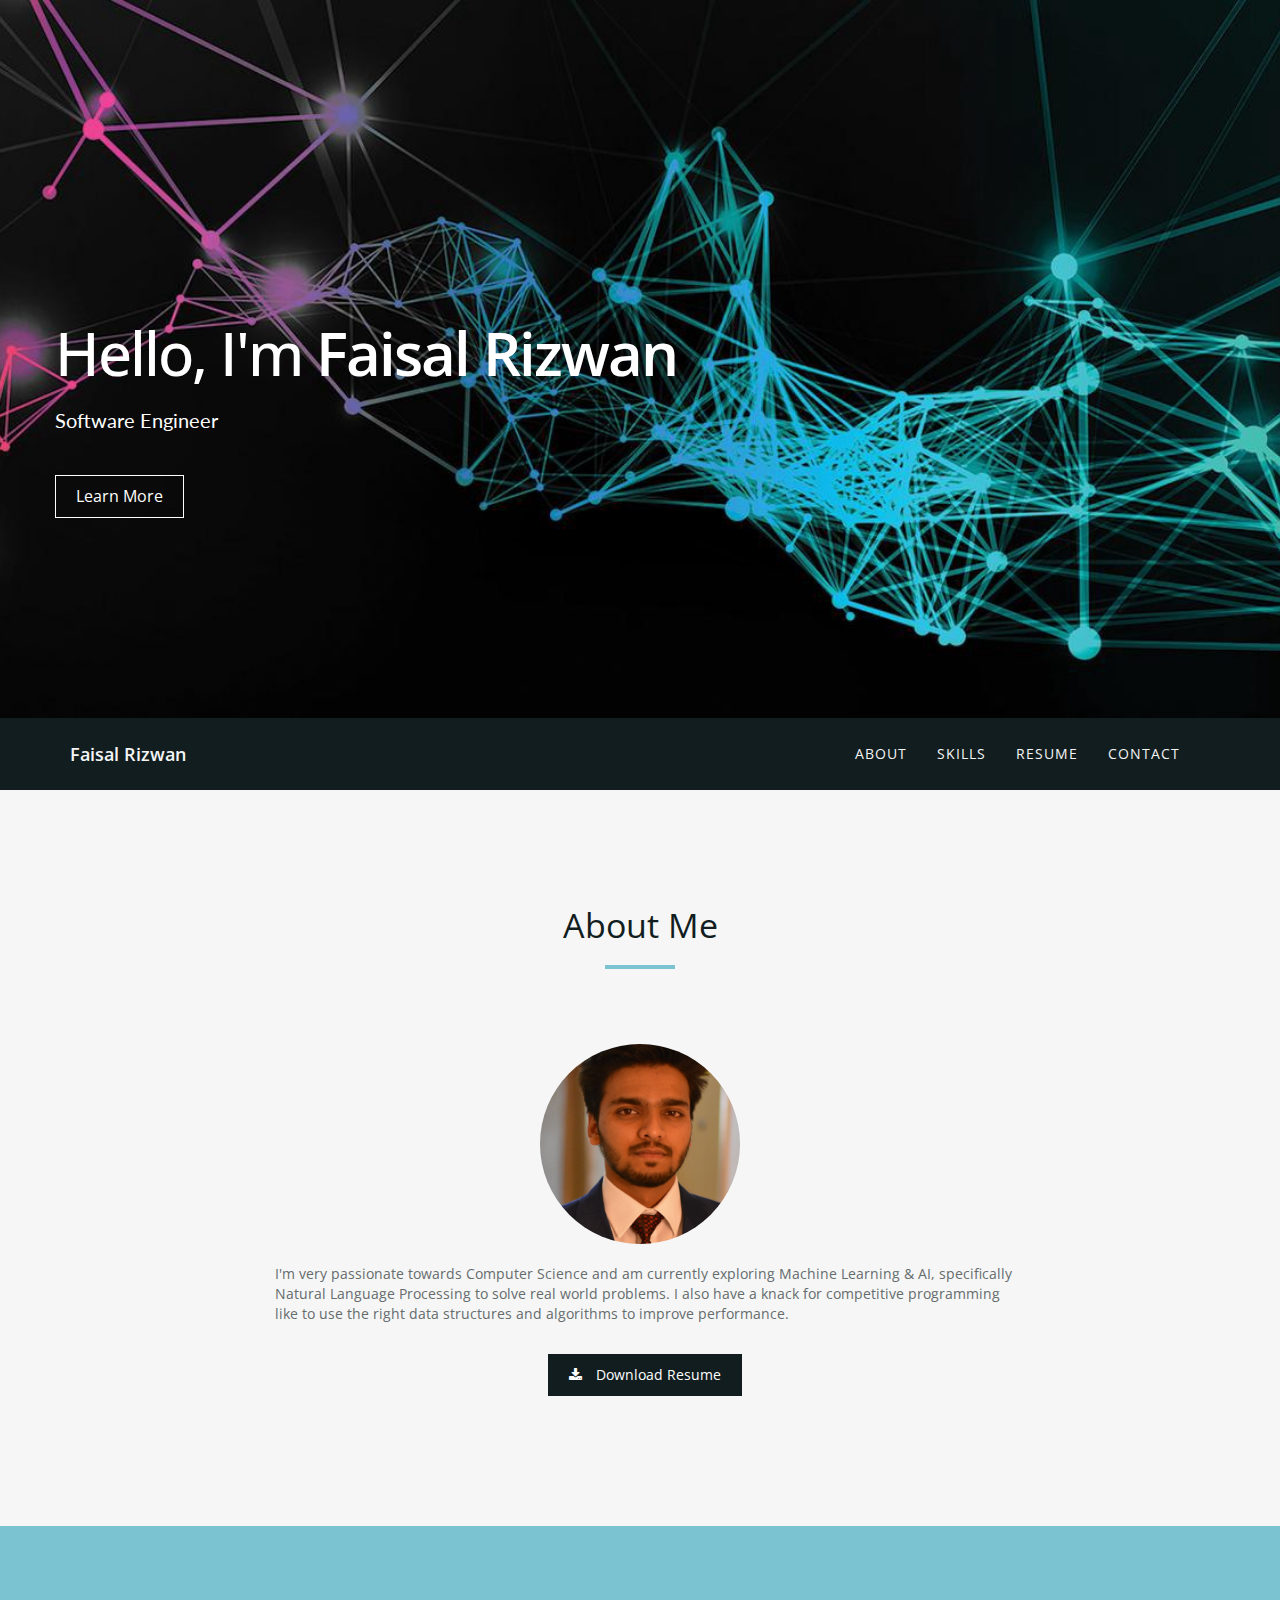
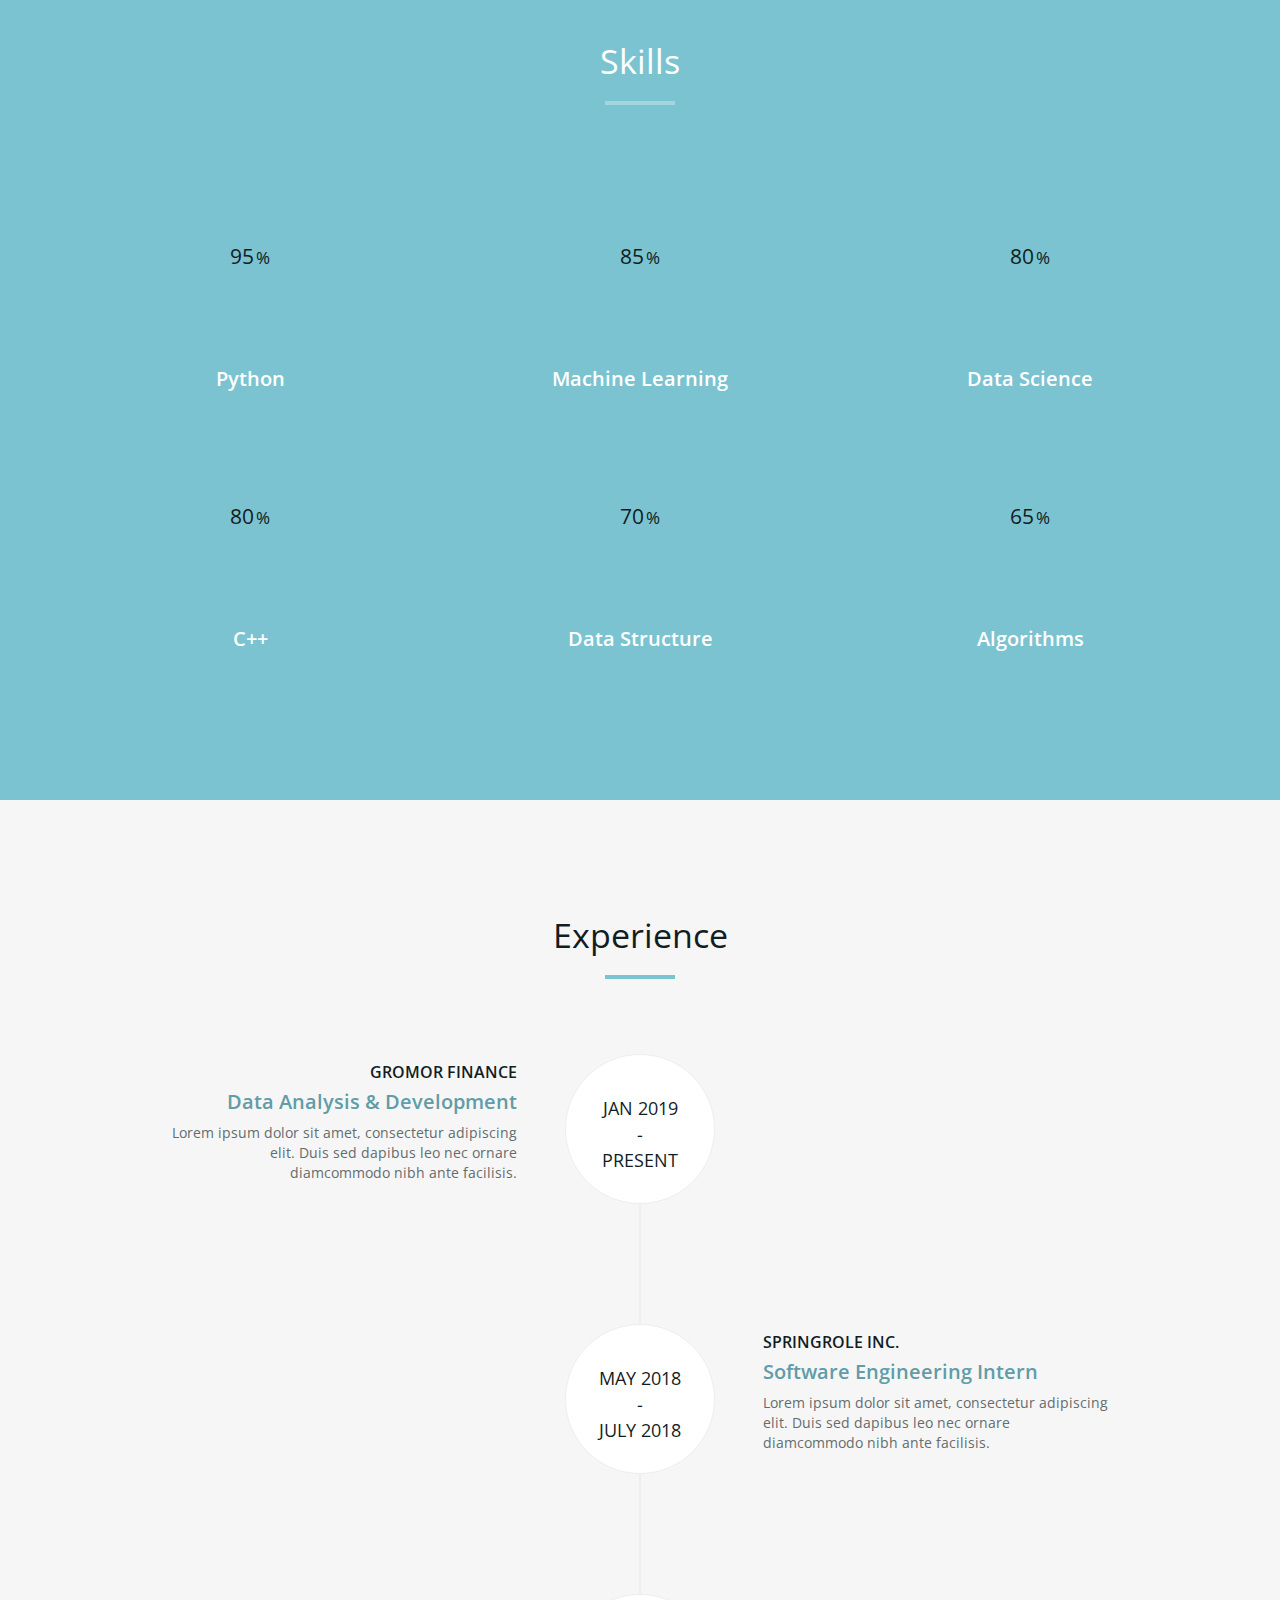
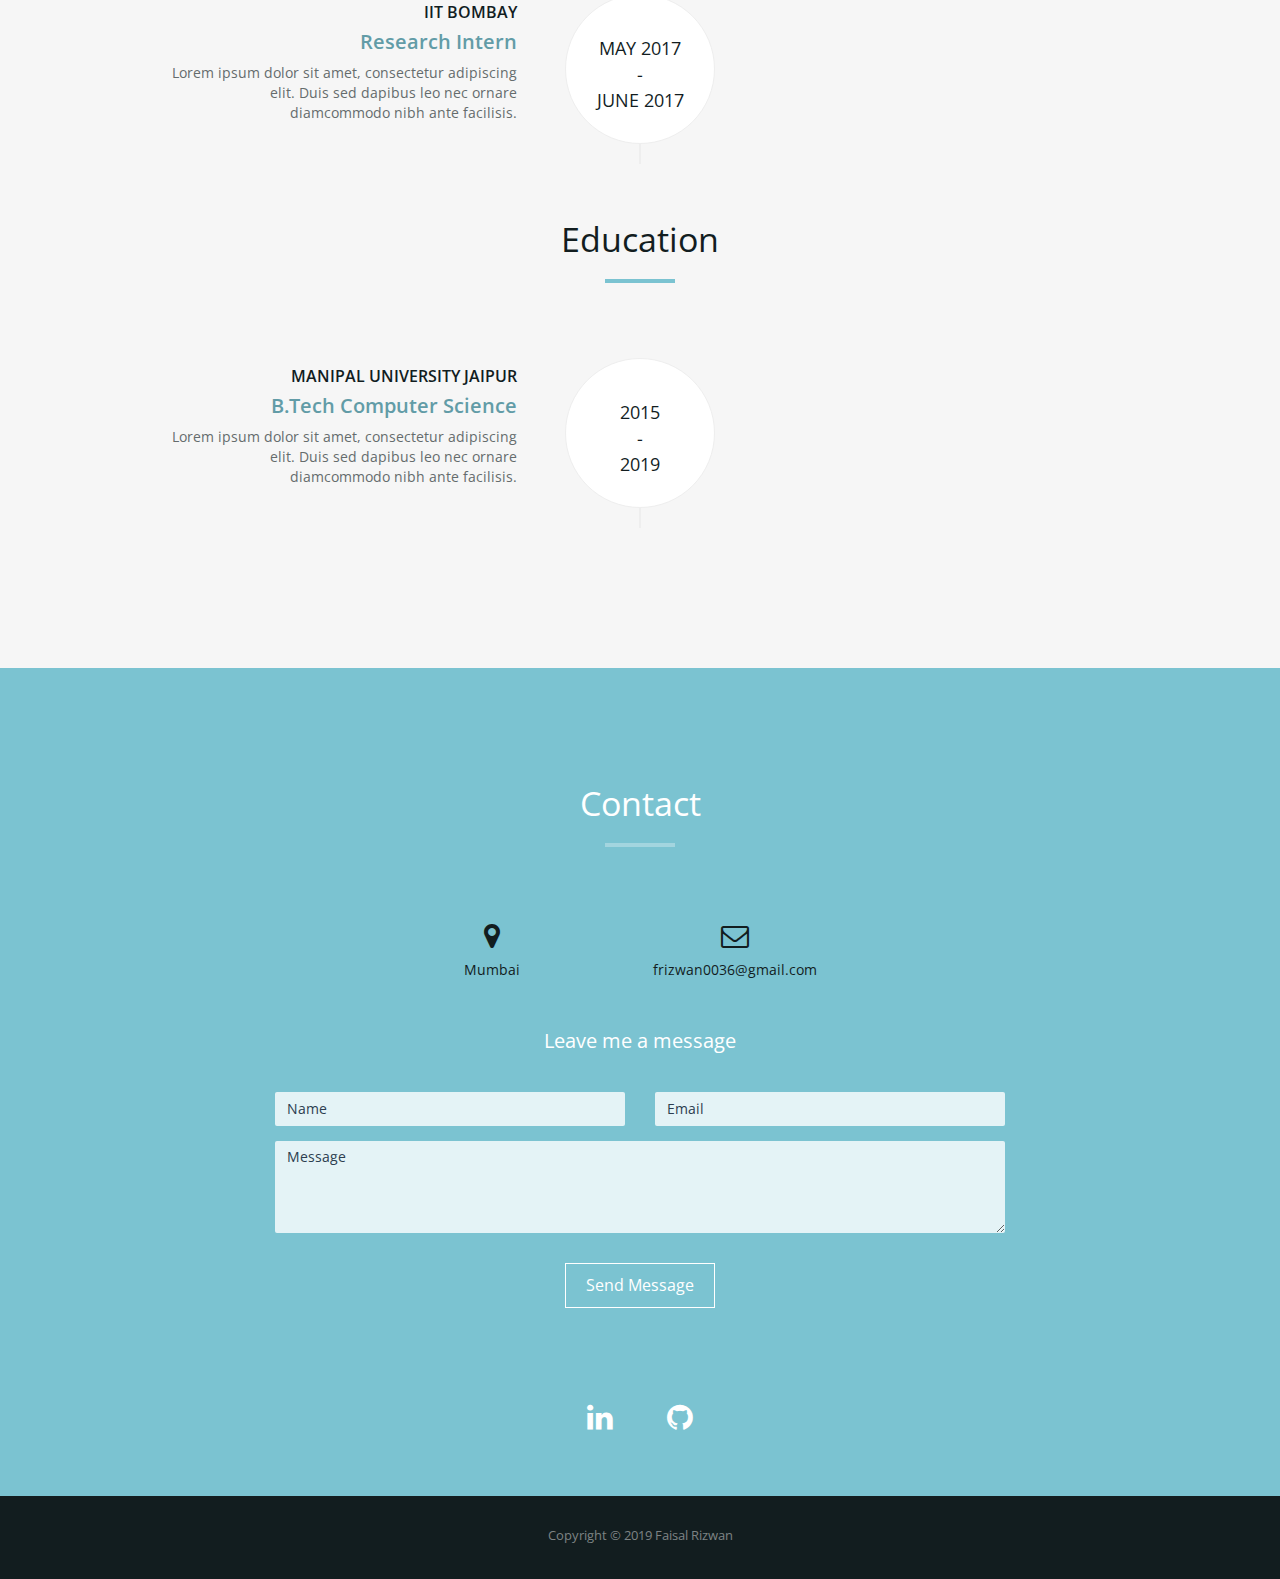
==== commit e23fadd9: "changes" ====
--- a/index.html
+++ b/index.html
@@ -10,9 +10,9 @@
 <!-- Favicons
     ================================================== -->
 <link rel="shortcut icon" href="img/favicon.ico" type="image/x-icon">
-<link rel="apple-touch-icon" href="img/apple-touch-icon.png">
-<link rel="apple-touch-icon" sizes="72x72" href="img/apple-touch-icon-72x72.png">
-<link rel="apple-touch-icon" sizes="114x114" href="img/apple-touch-icon-114x114.png">
+<!--<link rel="apple-touch-icon" href="img/apple-touch-icon.png">-->
+<!--<link rel="apple-touch-icon" sizes="72x72" href="img/apple-touch-icon-72x72.png">-->
+<!--<link rel="apple-touch-icon" sizes="114x114" href="img/apple-touch-icon-114x114.png">-->
 
 <!-- Bootstrap -->
 <link rel="stylesheet" type="text/css"  href="css/bootstrap.css">
@@ -83,7 +83,7 @@
       <div class="col-md-8 col-md-offset-2">
         <div class="about-text">
           <p>I'm very passionate towards Computer Science and am currently exploring Machine Learning & AI, specifically Natural Language Processing to solve real world problems. I also have a knack for competitive programming like to use the right data structures and algorithms to improve performance.</p>
-          <p class="text-center"><a class="btn btn-primary" href="#"><i class="fa fa-download"></i> Download Resume</a></p>
+          <p class="text-center"><a class="btn btn-primary" href="Faisal_Rizwan.pdf"  target="_blank"><i class="fa fa-download"></i> Download Resume</a></p>
         </div>
       </div>
     </div>
@@ -391,8 +391,8 @@
           <!--<li><a href="#"><i class="fa fa-facebook"></i></a></li>-->
           <!--<li><a href="#"><i class="fa fa-twitter"></i></a></li>-->
           <!--<li><a href="#"><i class="fa fa-dribbble"></i></a></li>-->
-          <li><a href="https://www.linkedin.com/in/faisal-rizwan/"><i class="fa fa-linkedin"></i></a></li>
-          <li><a href="https://github.com/faisal-rizwan36"><i class="fa fa-github"></i></a></li>
+          <li><a href="https://www.linkedin.com/in/faisal-rizwan/"  target="_blank"><i class="fa fa-linkedin"></i></a></li>
+          <li><a href="https://github.com/faisal-rizwan36"  target="_blank"><i class="fa fa-github"></i></a></li>
           <!--<li><a href="#"><i class="fa fa-instagram"></i></a></li>-->
         </ul>
       </div>
--- a/css/style.css
+++ b/css/style.css
@@ -173,7 +173,7 @@
 	padding: 100px 0;
 	text-align: center;
 	color: #fff;
-	background: url(../img/intro-bg.jpg) no-repeat center top;
+	background: url(../img/intro-bg1.jpeg) no-repeat center top;
 	background-color: #7bc3d1;
 	-webkit-background-size: cover;
 	-moz-background-size: cover;
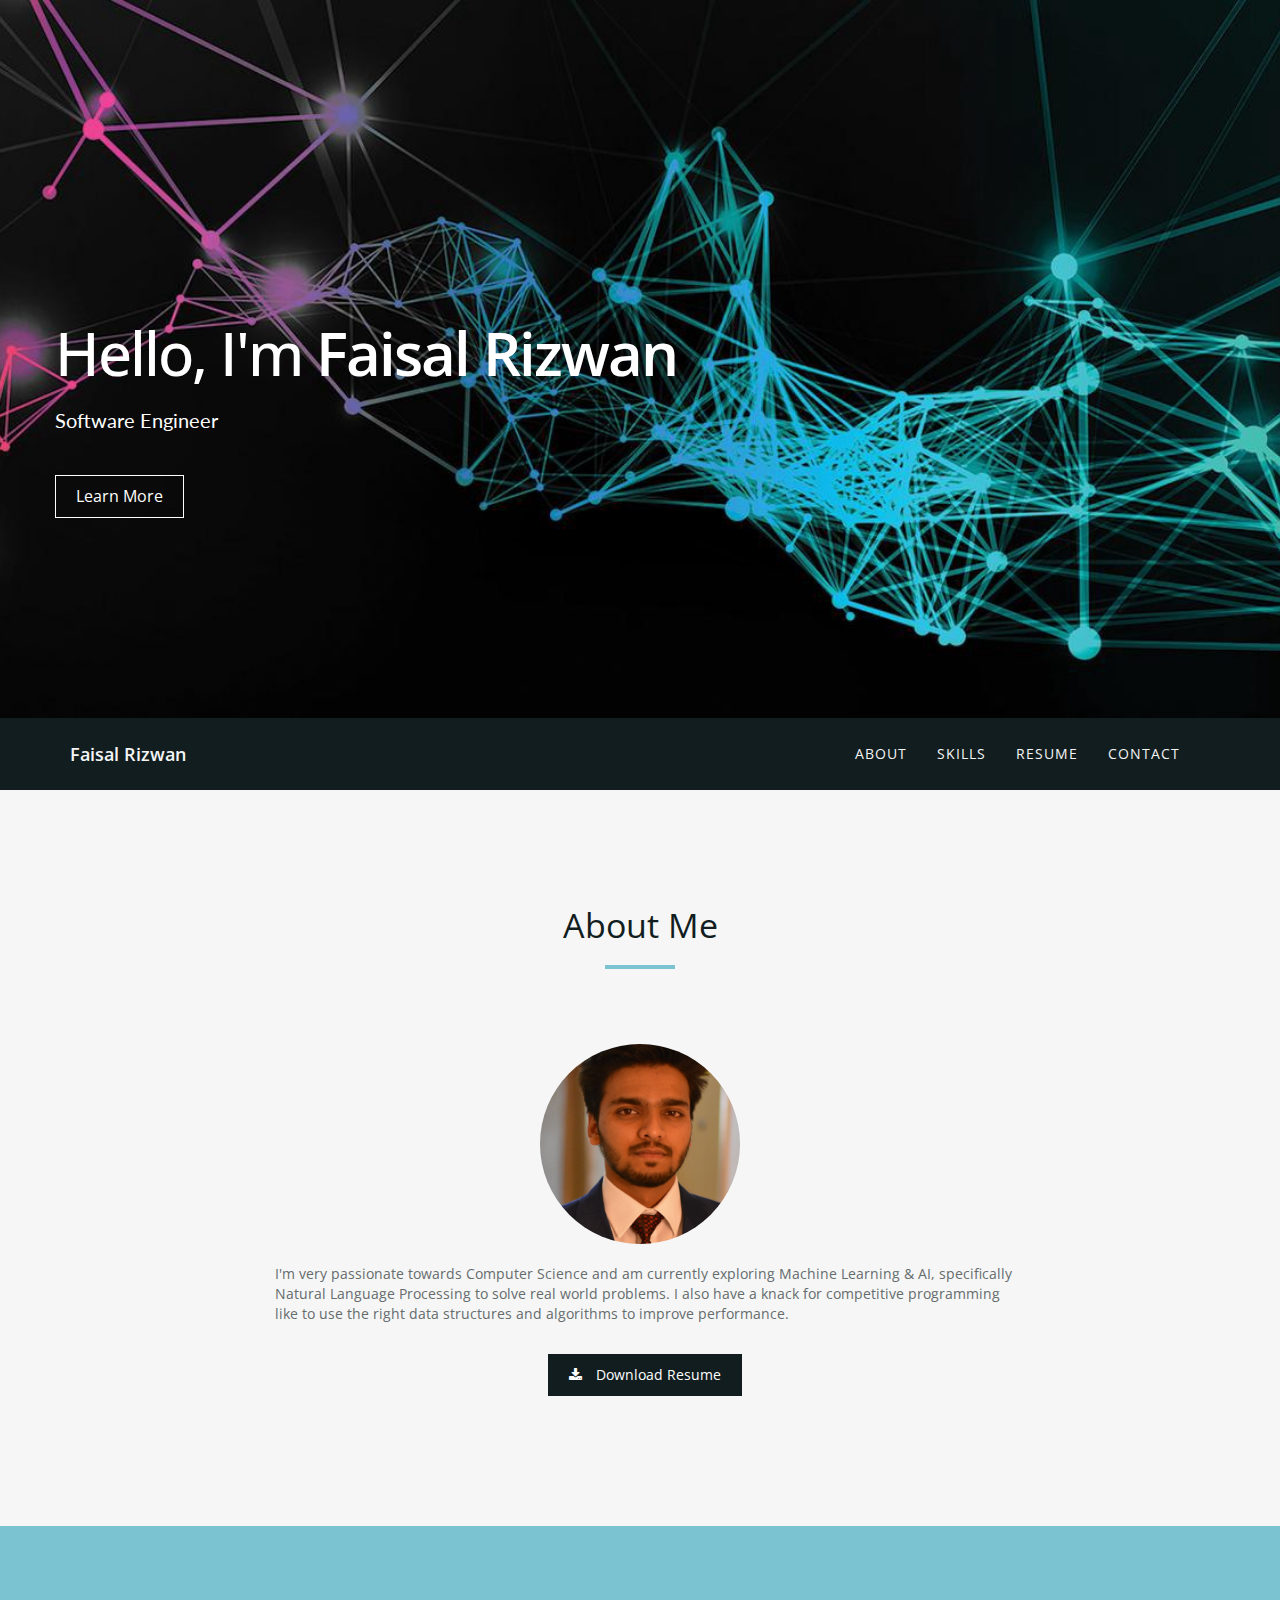
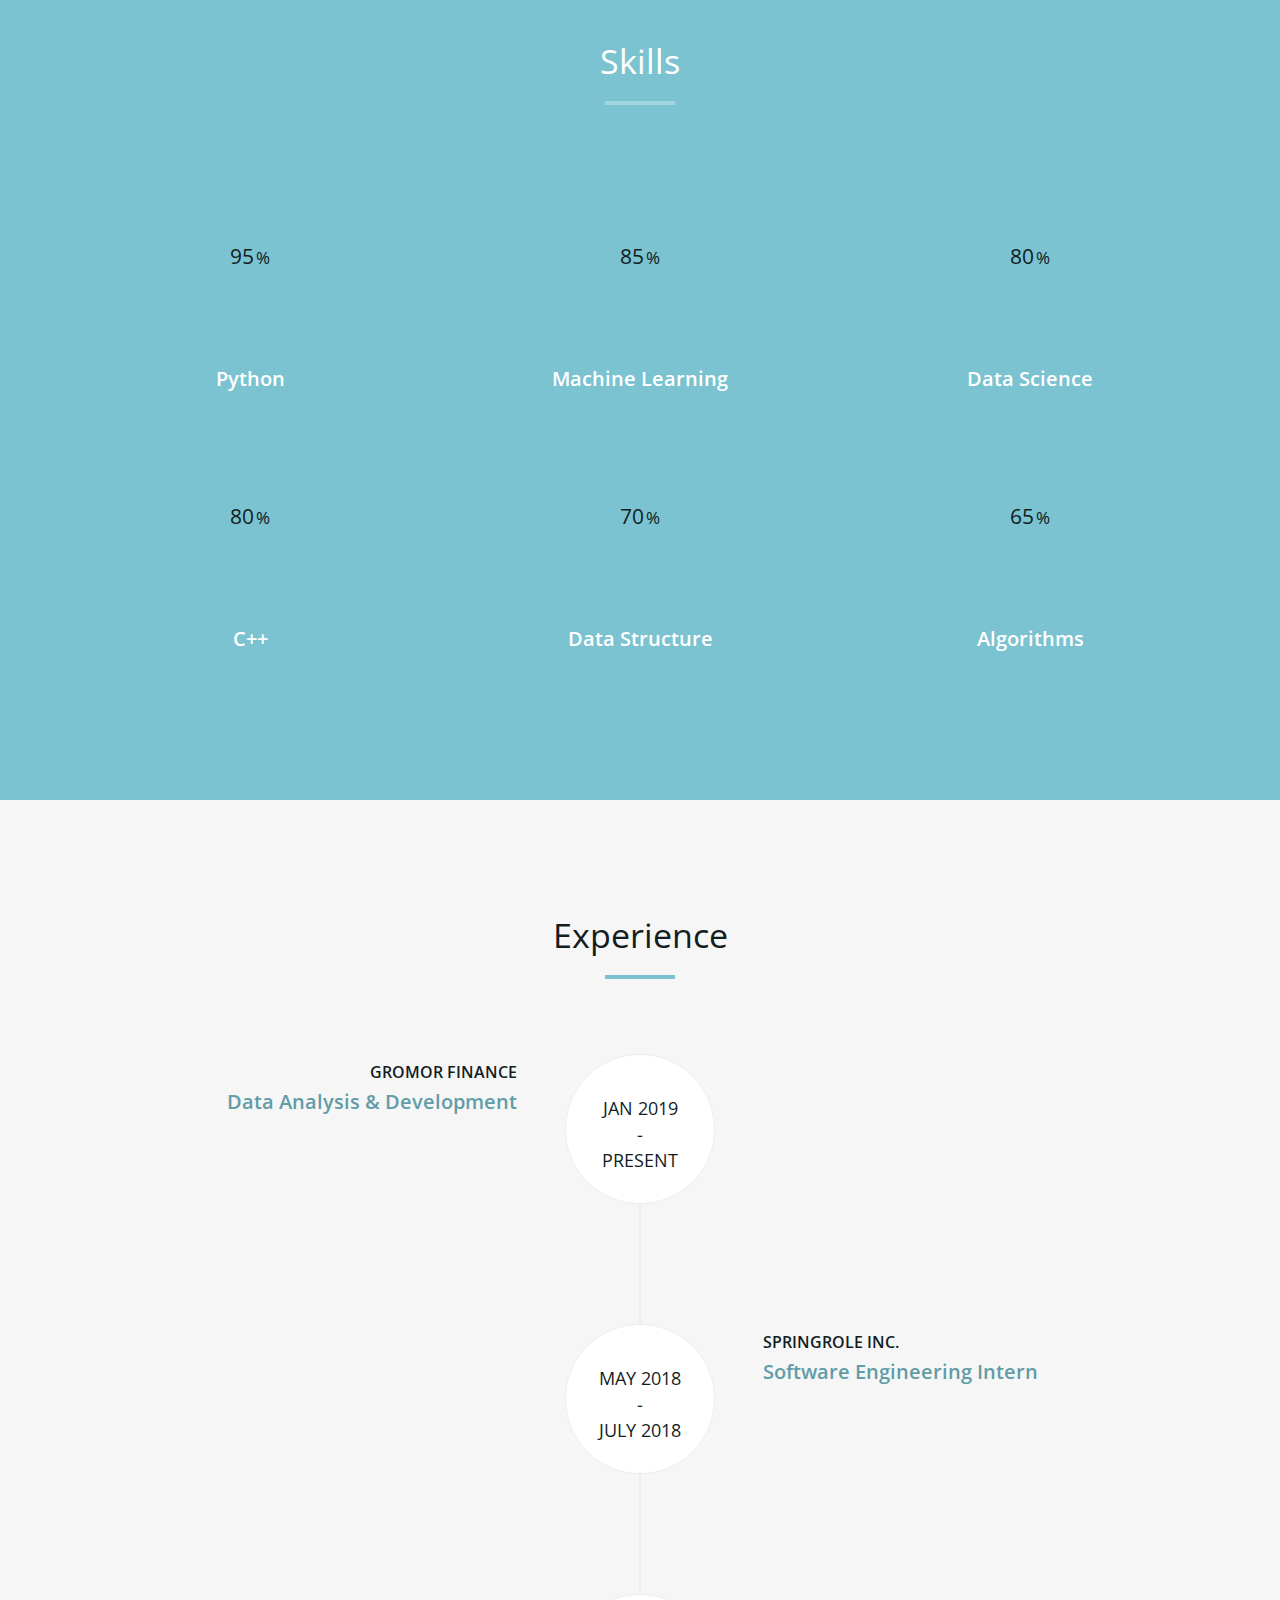
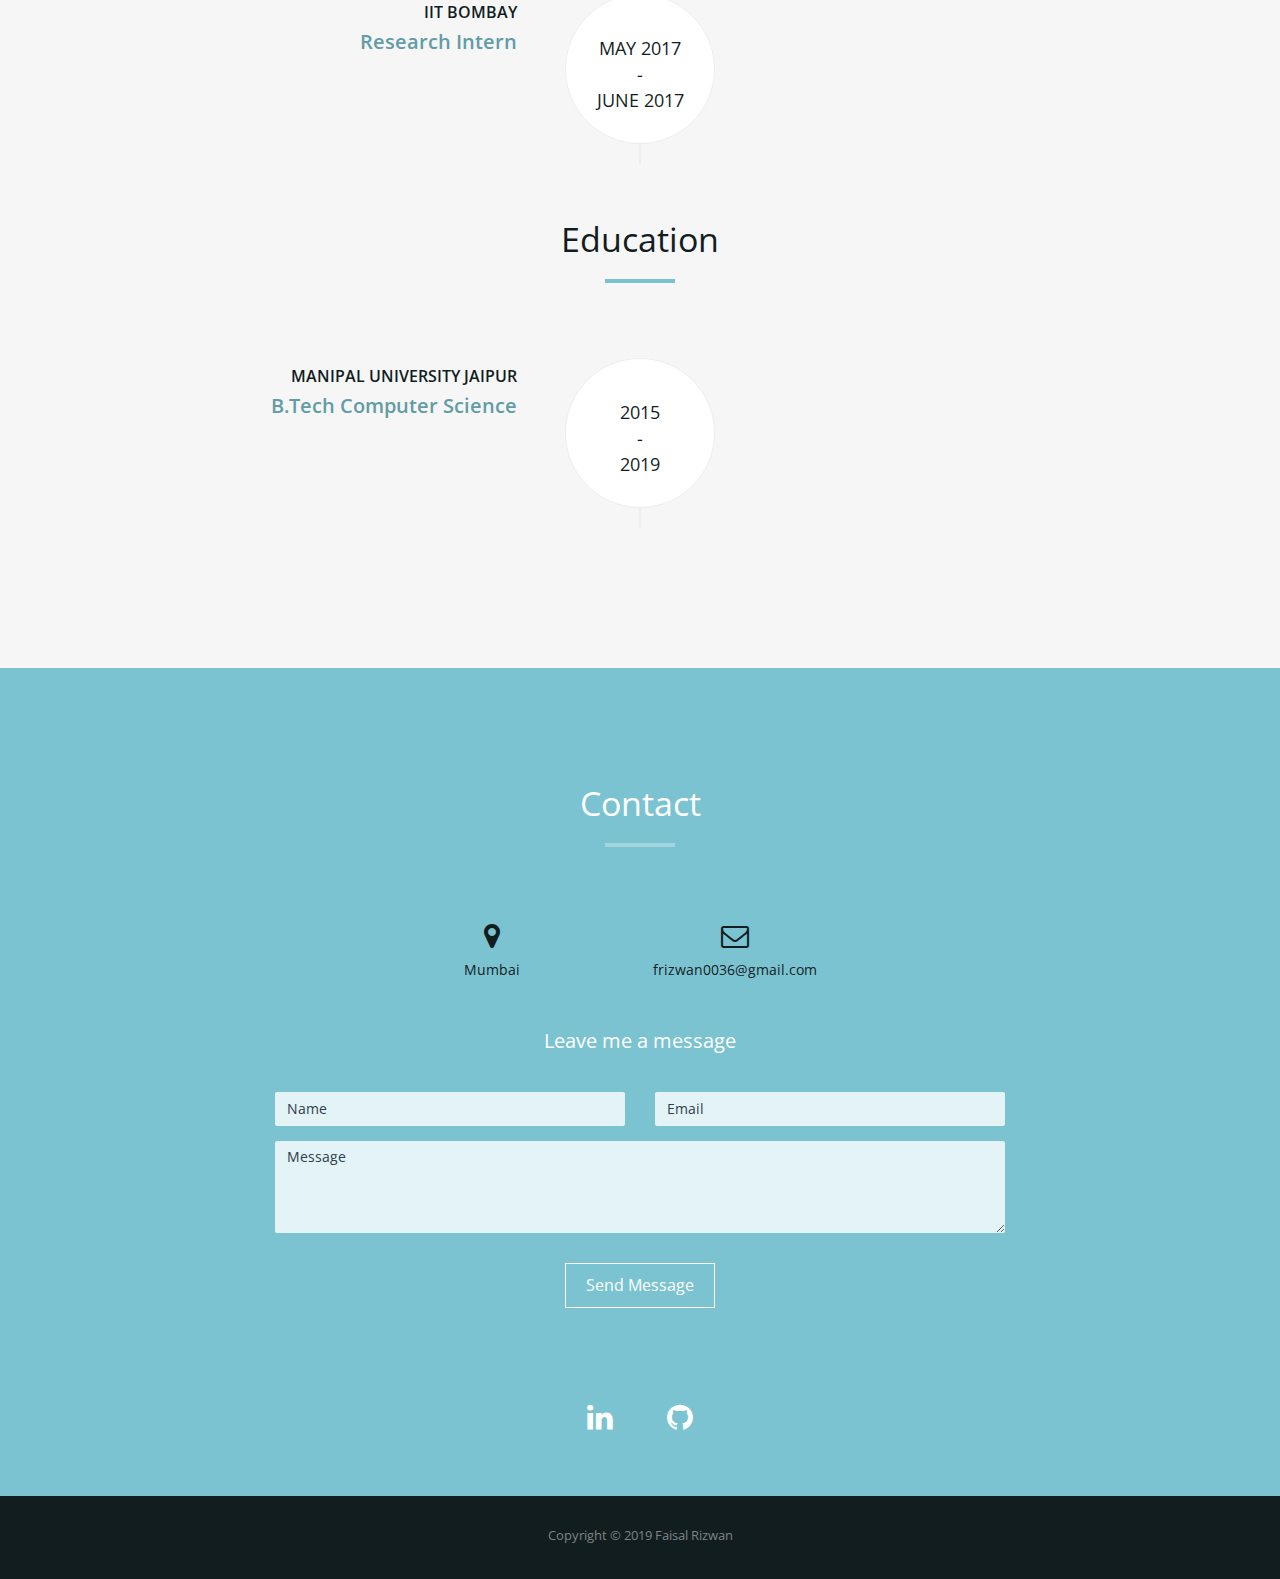
==== commit b886a65f: "changes" ====
--- a/index.html
+++ b/index.html
@@ -25,6 +25,7 @@
 <link href='http://fonts.googleapis.com/css?family=Lato:400,700,900,300' rel='stylesheet' type='text/css'>
 <link href='http://fonts.googleapis.com/css?family=Open+Sans:400,700,800,600,300' rel='stylesheet' type='text/css'>
 <script type="text/javascript" src="js/modernizr.custom.js"></script>
+<meta name="keywords" content="Faisal Rizwan, faisal rizwan, Fasial, Rizwan, faisalrizwan, faisalrizwan.com">
 
 <!-- HTML5 shim and Respond.js for IE8 support of HTML5 elements and media queries -->
 <!-- WARNING: Respond.js doesn't work if you view the page via file:// -->
@@ -238,9 +239,9 @@
                 <h4>Gromor Finance</h4>
                 <h4 class="subheading">Data Analysis & Development</h4>
               </div>
-              <div class="timeline-body">
-                <p>Lorem ipsum dolor sit amet, consectetur adipiscing elit. Duis sed dapibus leo nec ornare diamcommodo nibh ante facilisis.</p>
-              </div>
+              <!--<div class="timeline-body">-->
+                <!--&lt;!&ndash;<p>Lorem ipsum dolor sit amet, consectetur adipiscing elit. Duis sed dapibus leo nec ornare diamcommodo nibh ante facilisis.</p>&ndash;&gt;-->
+              <!--</div>-->
             </div>
           </li>
           <li class="timeline-inverted">
@@ -254,9 +255,9 @@
                 <h4>SpringRole Inc.</h4>
                 <h4 class="subheading">Software Engineering Intern</h4>
               </div>
-              <div class="timeline-body">
-                <p>Lorem ipsum dolor sit amet, consectetur adipiscing elit. Duis sed dapibus leo nec ornare diamcommodo nibh ante facilisis.</p>
-              </div>
+              <!--<div class="timeline-body">-->
+                <!--<p>Lorem ipsum dolor sit amet, consectetur adipiscing elit. Duis sed dapibus leo nec ornare diamcommodo nibh ante facilisis.</p>-->
+              <!--</div>-->
             </div>
           </li>
           <li>
@@ -270,9 +271,9 @@
                 <h4>IIT Bombay</h4>
                 <h4 class="subheading">Research Intern</h4>
               </div>
-              <div class="timeline-body">
-                <p>Lorem ipsum dolor sit amet, consectetur adipiscing elit. Duis sed dapibus leo nec ornare diamcommodo nibh ante facilisis.</p>
-              </div>
+              <!--<div class="timeline-body">-->
+                <!--<p>Lorem ipsum dolor sit amet, consectetur adipiscing elit. Duis sed dapibus leo nec ornare diamcommodo nibh ante facilisis.</p>-->
+              <!--</div>-->
             </div>
           </li>
         </ul>
@@ -301,9 +302,9 @@
                 <h4>Manipal University Jaipur</h4>
                 <h4 class="subheading">B.Tech Computer Science </h4>
               </div>
-              <div class="timeline-body">
-                <p>Lorem ipsum dolor sit amet, consectetur adipiscing elit. Duis sed dapibus leo nec ornare diamcommodo nibh ante facilisis.</p>
-              </div>
+              <!--<div class="timeline-body">-->
+                <!--<p>Lorem ipsum dolor sit amet, consectetur adipiscing elit. Duis sed dapibus leo nec ornare diamcommodo nibh ante facilisis.</p>-->
+              <!--</div>-->
             </div>
           </li>
           <!--<li class="timeline-inverted">-->
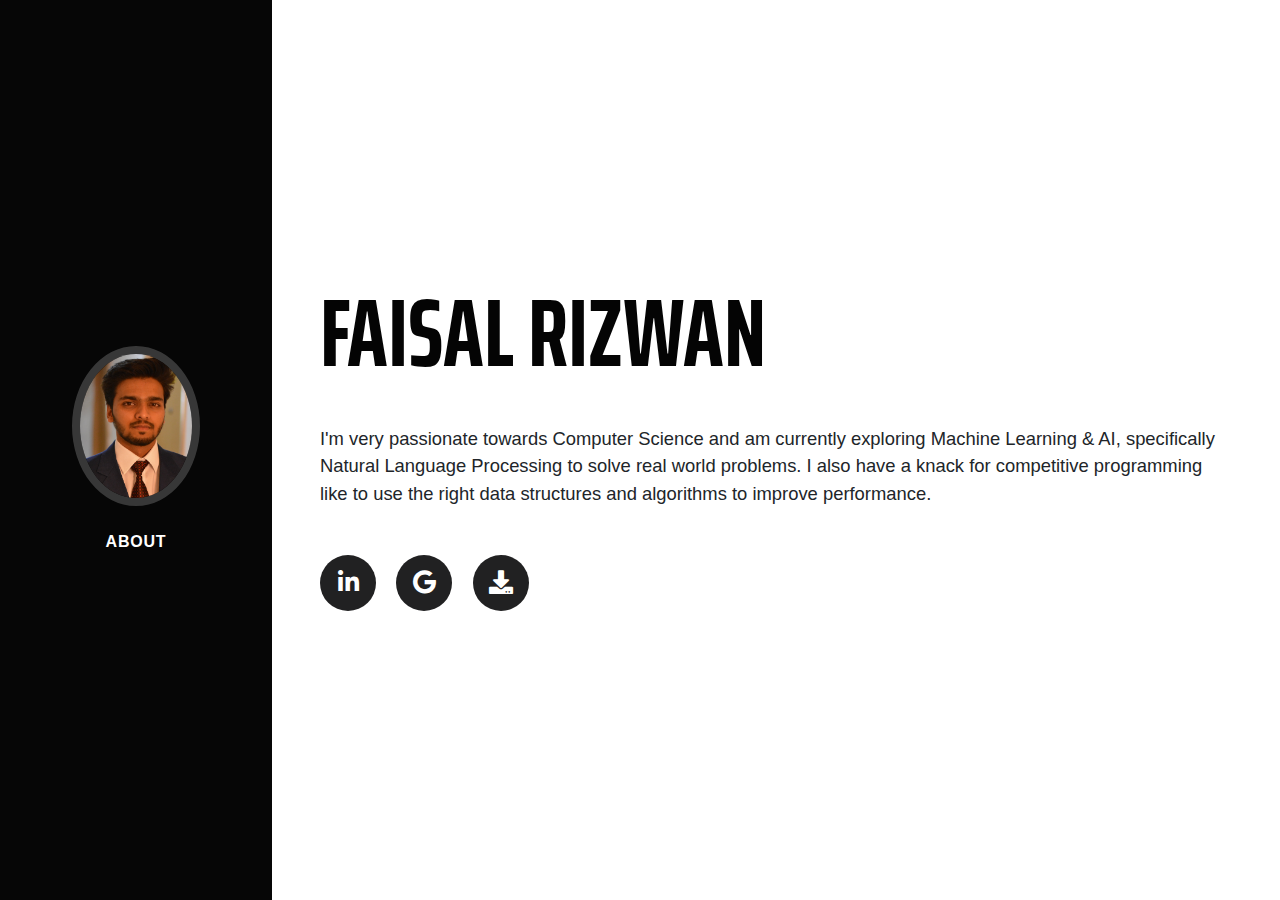
==== commit 2324ad74: "Add files via upload" ====
--- a/index.html
+++ b/index.html
@@ -1,422 +1,300 @@
 <!DOCTYPE html>
 <html lang="en">
+
 <head>
-<meta charset="utf-8">
-<meta name="viewport" content="width=device-width, initial-scale=1">
-<title>FR</title>
-<meta name="description" content="">
-<meta name="author" content="">
-
-<!-- Favicons
-    ================================================== -->
-<link rel="shortcut icon" href="img/favicon.ico" type="image/x-icon">
-<!--<link rel="apple-touch-icon" href="img/apple-touch-icon.png">-->
-<!--<link rel="apple-touch-icon" sizes="72x72" href="img/apple-touch-icon-72x72.png">-->
-<!--<link rel="apple-touch-icon" sizes="114x114" href="img/apple-touch-icon-114x114.png">-->
-
-<!-- Bootstrap -->
-<link rel="stylesheet" type="text/css"  href="css/bootstrap.css">
-<link rel="stylesheet" type="text/css" href="fonts/font-awesome/css/font-awesome.css">
-
-<!-- Stylesheet
-    ================================================== -->
-<link rel="stylesheet" type="text/css"  href="css/style.css">
-<link rel="stylesheet" type="text/css" href="css/prettyPhoto.css">
-<link href='http://fonts.googleapis.com/css?family=Lato:400,700,900,300' rel='stylesheet' type='text/css'>
-<link href='http://fonts.googleapis.com/css?family=Open+Sans:400,700,800,600,300' rel='stylesheet' type='text/css'>
-<script type="text/javascript" src="js/modernizr.custom.js"></script>
-<meta name="keywords" content="Faisal Rizwan, faisal rizwan, Fasial, Rizwan, faisalrizwan, faisalrizwan.com">
-
-<!-- HTML5 shim and Respond.js for IE8 support of HTML5 elements and media queries -->
-<!-- WARNING: Respond.js doesn't work if you view the page via file:// -->
-<!--[if lt IE 9]>
-      <script src="https://oss.maxcdn.com/html5shiv/3.7.2/html5shiv.min.js"></script>
-      <script src="https://oss.maxcdn.com/respond/1.4.2/respond.min.js"></script>
-    <![endif]-->
+
+  <meta charset="utf-8">
+  <meta name="viewport" content="width=device-width, initial-scale=1, shrink-to-fit=no">
+  <meta name="description" content="">
+  <meta name="author" content="">
+
+  <title>FR</title>
+
+  <!-- Bootstrap core CSS -->
+  <link href="vendor/bootstrap/css/bootstrap.min.css" rel="stylesheet">
+
+  <!-- Custom fonts for this template -->
+  <link href="https://fonts.googleapis.com/css?family=Saira+Extra+Condensed:500,700" rel="stylesheet">
+  <link href="https://fonts.googleapis.com/css?family=Muli:400,400i,800,800i" rel="stylesheet">
+  <link href="vendor/fontawesome-free/css/all.min.css" rel="stylesheet">
+
+  <!-- Custom styles for this template -->
+  <link href="css/resume.min.css" rel="stylesheet">
+
 </head>
-<body id="page-top" data-spy="scroll" data-target=".navbar-fixed-top">
-
-<!-- Header -->
-<header id="header">
-  <div class="intro">
-    <div class="container">
-      <div class="row">
-        <div class="intro-text">
-          <h1>Hello, I'm <span class="name">Faisal Rizwan</span></h1>
-          <p>Software Engineer</p>
-          <a href="#about" class="btn btn-default btn-lg page-scroll">Learn More</a> </div>
-      </div>
-    </div>
-  </div>
-</header>
-<!-- Navigation -->
-<div id="nav">
-  <nav class="navbar navbar-custom">
-    <div class="container">
-      <div class="navbar-header">
-        <button type="button" class="navbar-toggle" data-toggle="collapse" data-target=".navbar-main-collapse"> <i class="fa fa-bars"></i> </button>
-        <a class="navbar-brand page-scroll" href="#page-top">Faisal Rizwan</a> </div>
-      
-      <!-- Collect the nav links, forms, and other content for toggling -->
-      <div class="collapse navbar-collapse navbar-right navbar-main-collapse">
-        <ul class="nav navbar-nav">
-          <!-- Hidden li included to remove active class from about link when scrolled up past about section -->
-          <li class="hidden"> <a href="#page-top"></a> </li>
-          <li> <a class="page-scroll" href="#about">About</a> </li>
-          <li> <a class="page-scroll" href="#skills">Skills</a> </li>
-          <!--<li> <a class="page-scroll" href="#portfolio">Portfolio</a> </li>-->
-          <li> <a class="page-scroll" href="#resume">Resume</a> </li>
-          <li> <a class="page-scroll" href="#contact">Contact</a> </li>
-        </ul>
-      </div>
+
+<body id="page-top">
+
+  <nav class="navbar navbar-expand-lg navbar-dark bg-primary fixed-top" id="sideNav">
+    <a class="navbar-brand js-scroll-trigger" href="#page-top">
+      <span class="d-block d-lg-none">FR</span>
+      <span class="d-none d-lg-block">
+        <img class="img-fluid img-profile rounded-circle mx-auto mb-2" src="img/profile.jpg" alt="">
+      </span>
+    </a>
+    <button class="navbar-toggler" type="button" data-toggle="collapse" data-target="#navbarSupportedContent" aria-controls="navbarSupportedContent" aria-expanded="false" aria-label="Toggle navigation">
+      <span class="navbar-toggler-icon"></span>
+    </button>
+    <div class="collapse navbar-collapse" id="navbarSupportedContent">
+      <ul class="navbar-nav">
+        <li class="nav-item">
+          <a class="nav-link js-scroll-trigger" href="#about">About</a>
+        </li>
+        <!-- <li class="nav-item">
+          <a class="nav-link js-scroll-trigger" href="#experience">Experience</a>
+        </li>
+        <li class="nav-item">
+          <a class="nav-link js-scroll-trigger" href="#education">Education</a>
+        </li>
+        <li class="nav-item">
+          <a class="nav-link js-scroll-trigger" href="#skills">Skills</a>
+        </li>
+        <li class="nav-item">
+          <a class="nav-link js-scroll-trigger" href="#interests">Interests</a>
+        </li>
+        <li class="nav-item">
+          <a class="nav-link js-scroll-trigger" href="#awards">Awards</a>
+        </li> -->
+      </ul>
     </div>
   </nav>
-</div>
-<!-- About Section -->
-<div id="about">
-  <div class="container">
-    <div class="section-title text-center center">
-      <h2>About Me</h2>
-      <hr>
-    </div>
-    <div class="row">
-      <div class="col-md-12 text-center"><img src="img/faisal.jpg" class="img-responsive"></div>
-      <div class="col-md-8 col-md-offset-2">
-        <div class="about-text">
-          <p>I'm very passionate towards Computer Science and am currently exploring Machine Learning & AI, specifically Natural Language Processing to solve real world problems. I also have a knack for competitive programming like to use the right data structures and algorithms to improve performance.</p>
-          <p class="text-center"><a class="btn btn-primary" href="Faisal_Rizwan.pdf"  target="_blank"><i class="fa fa-download"></i> Download Resume</a></p>
-        </div>
-      </div>
-    </div>
-  </div>
-</div>
-<!-- Skills Section -->
-<div id="skills" class="text-center">
-  <div class="container">
-    <div class="section-title center">
-      <h2>Skills</h2>
-      <hr>
-    </div>
-    <div class="row">
-      <div class="col-md-4 col-sm-6 skill"> <span class="chart" data-percent="95"> <span class="percent">95</span> </span>
-        <h4>Python</h4>
-      </div>
-      <div class="col-md-4 col-sm-6 skill"> <span class="chart" data-percent="85"> <span class="percent">85</span> </span>
-        <h4>Machine Learning</h4>
-      </div>
-      <div class="col-md-4 col-sm-6 skill"> <span class="chart" data-percent="80"> <span class="percent">80</span> </span>
-        <h4>Data Science</h4>
-      </div>
-      <div class="col-md-4 col-sm-6 skill"> <span class="chart" data-percent="80"> <span class="percent">80</span> </span>
-        <h4>C++</h4>
-      </div>
-      <div class="col-md-4 col-sm-6 skill"> <span class="chart" data-percent="70"> <span class="percent">70</span> </span>
-        <h4>Data Structure</h4>
-      </div>
-      <div class="col-md-4 col-sm-6 skill"> <span class="chart" data-percent="65"> <span class="percent">65</span> </span>
-        <h4>Algorithms</h4>
-      </div>
-    </div>
-  </div>
-</div>
-<!-- Portfolio Section -->
-<!--<div id="portfolio">-->
-  <!--<div class="container">-->
-    <!--<div class="section-title text-center center">-->
-      <!--<h2>Portfolio</h2>-->
-      <!--<hr>-->
-    <!--</div>-->
-    <!--<div class="categories">-->
-      <!--<ul class="cat">-->
-        <!--<li>-->
-          <!--<ol class="type">-->
-            <!--<li><a href="#" data-filter="*" class="active">All</a></li>-->
-            <!--<li><a href="#" data-filter=".web">Web Design</a></li>-->
-            <!--<li><a href="#" data-filter=".app">App Development</a></li>-->
-            <!--<li><a href="#" data-filter=".branding">Branding</a></li>-->
-          <!--</ol>-->
-        <!--</li>-->
-      <!--</ul>-->
-      <!--<div class="clearfix"></div>-->
-    <!--</div>-->
-    <!--<div class="row">-->
-      <!--<div class="portfolio-items">-->
-        <!--<div class="col-sm-6 col-md-3 col-lg-3 web">-->
-          <!--<div class="portfolio-item">-->
-            <!--<div class="hover-bg"> <a href="img/portfolio/01-large.jpg" title="Project description" rel="prettyPhoto">-->
-              <!--<div class="hover-text">-->
-                <!--<h4>Project Title</h4>-->
-                <!--<small>Web Design</small> </div>-->
-              <!--<img src="img/portfolio/01-small.jpg" class="img-responsive" alt="Project Title"> </a> </div>-->
-          <!--</div>-->
-        <!--</div>-->
-        <!--<div class="col-sm-6 col-md-3 col-lg-3 app">-->
-          <!--<div class="portfolio-item">-->
-            <!--<div class="hover-bg"> <a href="img/portfolio/02-large.jpg" title="Project description" rel="prettyPhoto">-->
-              <!--<div class="hover-text">-->
-                <!--<h4>Project Title</h4>-->
-                <!--<small>App Development</small> </div>-->
-              <!--<img src="img/portfolio/02-small.jpg" class="img-responsive" alt="Project Title"> </a> </div>-->
-          <!--</div>-->
-        <!--</div>-->
-        <!--<div class="col-sm-6 col-md-3 col-lg-3 web">-->
-          <!--<div class="portfolio-item">-->
-            <!--<div class="hover-bg"> <a href="img/portfolio/03-large.jpg" title="Project description" rel="prettyPhoto">-->
-              <!--<div class="hover-text">-->
-                <!--<h4>Project Title</h4>-->
-                <!--<small>Web Design</small> </div>-->
-              <!--<img src="img/portfolio/03-small.jpg" class="img-responsive" alt="Project Title"> </a> </div>-->
-          <!--</div>-->
-        <!--</div>-->
-        <!--<div class="col-sm-6 col-md-3 col-lg-3 web">-->
-          <!--<div class="portfolio-item">-->
-            <!--<div class="hover-bg"> <a href="img/portfolio/04-large.jpg" title="Project description" rel="prettyPhoto">-->
-              <!--<div class="hover-text">-->
-                <!--<h4>Project Title</h4>-->
-                <!--<small>Web Design</small> </div>-->
-              <!--<img src="img/portfolio/04-small.jpg" class="img-responsive" alt="Project Title"> </a> </div>-->
-          <!--</div>-->
-        <!--</div>-->
-        <!--<div class="col-sm-6 col-md-3 col-lg-3 app">-->
-          <!--<div class="portfolio-item">-->
-            <!--<div class="hover-bg"> <a href="img/portfolio/05-large.jpg" title="Project description" rel="prettyPhoto">-->
-              <!--<div class="hover-text">-->
-                <!--<h4>Project Title</h4>-->
-                <!--<small>App Development</small> </div>-->
-              <!--<img src="img/portfolio/05-small.jpg" class="img-responsive" alt="Project Title"> </a> </div>-->
-          <!--</div>-->
-        <!--</div>-->
-        <!--<div class="col-sm-6 col-md-3 col-lg-3 branding">-->
-          <!--<div class="portfolio-item">-->
-            <!--<div class="hover-bg"> <a href="img/portfolio/06-large.jpg" title="Project description" rel="prettyPhoto">-->
-              <!--<div class="hover-text">-->
-                <!--<h4>Project Title</h4>-->
-                <!--<small>Branding</small> </div>-->
-              <!--<img src="img/portfolio/06-small.jpg" class="img-responsive" alt="Project Title"> </a> </div>-->
-          <!--</div>-->
-        <!--</div>-->
-        <!--<div class="col-sm-6 col-md-3 col-lg-3 branding app">-->
-          <!--<div class="portfolio-item">-->
-            <!--<div class="hover-bg"> <a href="img/portfolio/07-large.jpg" title="Project description" rel="prettyPhoto">-->
-              <!--<div class="hover-text">-->
-                <!--<h4>Project Title</h4>-->
-                <!--<small>App Development, Branding</small> </div>-->
-              <!--<img src="img/portfolio/07-small.jpg" class="img-responsive" alt="Project Title"> </a> </div>-->
-          <!--</div>-->
-        <!--</div>-->
-        <!--<div class="col-sm-6 col-md-3 col-lg-3 web">-->
-          <!--<div class="portfolio-item">-->
-            <!--<div class="hover-bg"> <a href="img/portfolio/08-large.jpg" title="Project description" rel="prettyPhoto">-->
-              <!--<div class="hover-text">-->
-                <!--<h4>Project Title</h4>-->
-                <!--<small>Web Design</small> </div>-->
-              <!--<img src="img/portfolio/08-small.jpg" class="img-responsive" alt="Project Title"> </a> </div>-->
-          <!--</div>-->
-        <!--</div>-->
-      <!--</div>-->
-    <!--</div>-->
-  <!--</div>-->
-<!--</div>-->
-<!-- Achievements Section -->
-<!-- Resume Section -->
-<div id="resume" class="text-center">
-  <div class="container">
-    <div class="section-title center">
-      <h2>Experience</h2>
-      <hr>
-    </div>
-    <div class="row">
-      <div class="col-lg-12">
-        <ul class="timeline">
-          <li>
-            <div class="timeline-image">
-              <h4>Jan 2019 <br>
-                - <br>
-                Present </h4>
-            </div>
-            <div class="timeline-panel">
-              <div class="timeline-heading">
-                <h4>Gromor Finance</h4>
-                <h4 class="subheading">Data Analysis & Development</h4>
-              </div>
-              <!--<div class="timeline-body">-->
-                <!--&lt;!&ndash;<p>Lorem ipsum dolor sit amet, consectetur adipiscing elit. Duis sed dapibus leo nec ornare diamcommodo nibh ante facilisis.</p>&ndash;&gt;-->
-              <!--</div>-->
-            </div>
-          </li>
-          <li class="timeline-inverted">
-            <div class="timeline-image">
-              <h4>May 2018 <br>
-                - <br>
-                July 2018 </h4>
-            </div>
-            <div class="timeline-panel">
-              <div class="timeline-heading">
-                <h4>SpringRole Inc.</h4>
-                <h4 class="subheading">Software Engineering Intern</h4>
-              </div>
-              <!--<div class="timeline-body">-->
-                <!--<p>Lorem ipsum dolor sit amet, consectetur adipiscing elit. Duis sed dapibus leo nec ornare diamcommodo nibh ante facilisis.</p>-->
-              <!--</div>-->
-            </div>
-          </li>
-          <li>
-            <div class="timeline-image">
-              <h4>May 2017 <br>
-                - <br>
-                June 2017 </h4>
-            </div>
-            <div class="timeline-panel">
-              <div class="timeline-heading">
-                <h4>IIT Bombay</h4>
-                <h4 class="subheading">Research Intern</h4>
-              </div>
-              <!--<div class="timeline-body">-->
-                <!--<p>Lorem ipsum dolor sit amet, consectetur adipiscing elit. Duis sed dapibus leo nec ornare diamcommodo nibh ante facilisis.</p>-->
-              <!--</div>-->
-            </div>
+
+  <div class="container-fluid p-0">
+
+    <section class="resume-section p-3 p-lg-5 d-flex align-items-center" id="about">
+      <div class="w-100">
+        <h1 class="mb-0">Faisal
+          <span class="text-primary">Rizwan</span>
+        </h1>
+        <div class="subheading mb-5">
+          <!-- <a href="mailto:frizwan0036@gmail.com">frizwan0036@gmail.com</a> -->
+        </div>
+        <p class="lead mb-5">I'm very passionate towards Computer Science and am currently exploring Machine Learning & AI, specifically Natural Language Processing to solve real world problems. I also have a knack for competitive programming like to use the right data structures and algorithms to improve performance.</p>
+        <div class="social-icons">
+          <a href="https://www.linkedin.com/in/faisal-rizwan/">
+            <i class="fab fa-linkedin-in"></i>
+          </a>
+          <!-- <a href="#">
+            <i class="fab fa-github"></i>
+          </a> -->
+          <a href="mailto:frizwan0036@gmail.com">
+            <i class="fab fa-google"></i>
+          </a>
+          <a href="Faisal_Rizwan.pdf">
+            <i class="fas fa-download"></i>
+          </a>
+        </div>
+      </div>
+    </section>
+
+    <!-- <hr class="m-0">
+
+    <section class="resume-section p-3 p-lg-5 d-flex justify-content-center" id="experience">
+      <div class="w-100">
+        <h2 class="mb-5">Experience</h2>
+
+        <div class="resume-item d-flex flex-column flex-md-row justify-content-between mb-5">
+          <div class="resume-content">
+            <h3 class="mb-0">Senior Web Developer</h3>
+            <div class="subheading mb-3">Intelitec Solutions</div>
+            <p>Bring to the table win-win survival strategies to ensure proactive domination. At the end of the day, going forward, a new normal that has evolved from generation X is on the runway heading towards a streamlined cloud solution. User generated content in real-time will have multiple touchpoints for offshoring.</p>
+          </div>
+          <div class="resume-date text-md-right">
+            <span class="text-primary">March 2013 - Present</span>
+          </div>
+        </div>
+
+        <div class="resume-item d-flex flex-column flex-md-row justify-content-between mb-5">
+          <div class="resume-content">
+            <h3 class="mb-0">Web Developer</h3>
+            <div class="subheading mb-3">Intelitec Solutions</div>
+            <p>Capitalize on low hanging fruit to identify a ballpark value added activity to beta test. Override the digital divide with additional clickthroughs from DevOps. Nanotechnology immersion along the information highway will close the loop on focusing solely on the bottom line.</p>
+          </div>
+          <div class="resume-date text-md-right">
+            <span class="text-primary">December 2011 - March 2013</span>
+          </div>
+        </div>
+
+        <div class="resume-item d-flex flex-column flex-md-row justify-content-between mb-5">
+          <div class="resume-content">
+            <h3 class="mb-0">Junior Web Designer</h3>
+            <div class="subheading mb-3">Shout! Media Productions</div>
+            <p>Podcasting operational change management inside of workflows to establish a framework. Taking seamless key performance indicators offline to maximise the long tail. Keeping your eye on the ball while performing a deep dive on the start-up mentality to derive convergence on cross-platform integration.</p>
+          </div>
+          <div class="resume-date text-md-right">
+            <span class="text-primary">July 2010 - December 2011</span>
+          </div>
+        </div>
+
+        <div class="resume-item d-flex flex-column flex-md-row justify-content-between">
+          <div class="resume-content">
+            <h3 class="mb-0">Web Design Intern</h3>
+            <div class="subheading mb-3">Shout! Media Productions</div>
+            <p>Collaboratively administrate empowered markets via plug-and-play networks. Dynamically procrastinate B2C users after installed base benefits. Dramatically visualize customer directed convergence without revolutionary ROI.</p>
+          </div>
+          <div class="resume-date text-md-right">
+            <span class="text-primary">September 2008 - June 2010</span>
+          </div>
+        </div>
+
+      </div>
+
+    </section>
+
+    <hr class="m-0"> -->
+<!-- 
+    <section class="resume-section p-3 p-lg-5 d-flex align-items-center" id="education">
+      <div class="w-100">
+        <h2 class="mb-5">Education</h2>
+
+        <div class="resume-item d-flex flex-column flex-md-row justify-content-between mb-5">
+          <div class="resume-content">
+            <h3 class="mb-0">University of Colorado Boulder</h3>
+            <div class="subheading mb-3">Bachelor of Science</div>
+            <div>Computer Science - Web Development Track</div>
+            <p>GPA: 3.23</p>
+          </div>
+          <div class="resume-date text-md-right">
+            <span class="text-primary">August 2006 - May 2010</span>
+          </div>
+        </div>
+
+        <div class="resume-item d-flex flex-column flex-md-row justify-content-between">
+          <div class="resume-content">
+            <h3 class="mb-0">James Buchanan High School</h3>
+            <div class="subheading mb-3">Technology Magnet Program</div>
+            <p>GPA: 3.56</p>
+          </div>
+          <div class="resume-date text-md-right">
+            <span class="text-primary">August 2002 - May 2006</span>
+          </div>
+        </div>
+
+      </div>
+    </section>
+
+    <hr class="m-0">
+ -->
+   <!--  <section class="resume-section p-3 p-lg-5 d-flex align-items-center" id="skills">
+      <div class="w-100">
+        <h2 class="mb-5">Skills</h2>
+
+        <div class="subheading mb-3">Programming Languages &amp; Tools</div>
+        <ul class="list-inline dev-icons">
+          <li class="list-inline-item">
+            <i class="fab fa-html5"></i>
+          </li>
+          <li class="list-inline-item">
+            <i class="fab fa-css3-alt"></i>
+          </li>
+          <li class="list-inline-item">
+            <i class="fab fa-js-square"></i>
+          </li>
+          <li class="list-inline-item">
+            <i class="fab fa-angular"></i>
+          </li>
+          <li class="list-inline-item">
+            <i class="fab fa-react"></i>
+          </li>
+          <li class="list-inline-item">
+            <i class="fab fa-node-js"></i>
+          </li>
+          <li class="list-inline-item">
+            <i class="fab fa-sass"></i>
+          </li>
+          <li class="list-inline-item">
+            <i class="fab fa-less"></i>
+          </li>
+          <li class="list-inline-item">
+            <i class="fab fa-wordpress"></i>
+          </li>
+          <li class="list-inline-item">
+            <i class="fab fa-gulp"></i>
+          </li>
+          <li class="list-inline-item">
+            <i class="fab fa-grunt"></i>
+          </li>
+          <li class="list-inline-item">
+            <i class="fab fa-npm"></i>
           </li>
         </ul>
-      </div>
-    </div>
-  </div>
-  <div class="container">
-    <div class="section-title center">
-      <h2>Education</h2>
-      <hr>
-    </div>
-    <div class="row">
-      <div class="col-lg-12">
-        <ul class="timeline">
-          
-          <!-- Education Section-->
-          
-          <li>
-            <div class="timeline-image">
-              <h4>2015 <br>
-                - <br>
-                2019 </h4>
-            </div>
-            <div class="timeline-panel">
-              <div class="timeline-heading">
-                <h4>Manipal University Jaipur</h4>
-                <h4 class="subheading">B.Tech Computer Science </h4>
-              </div>
-              <!--<div class="timeline-body">-->
-                <!--<p>Lorem ipsum dolor sit amet, consectetur adipiscing elit. Duis sed dapibus leo nec ornare diamcommodo nibh ante facilisis.</p>-->
-              <!--</div>-->
-            </div>
-          </li>
-          <!--<li class="timeline-inverted">-->
-            <!--<div class="timeline-image">-->
-              <!--<h4>2007 <br>-->
-                <!-- - <br>-->
-                <!--2010 </h4>-->
-            <!--</div>-->
-            <!--<div class="timeline-panel">-->
-              <!--<div class="timeline-heading">-->
-                <!--<h4>Design University</h4>-->
-                <!--<h4 class="subheading">Bachelor Degree of Design</h4>-->
-              <!--</div>-->
-              <!--<div class="timeline-body">-->
-                <!--<p>Lorem ipsum dolor sit amet, consectetur adipiscing elit. Duis sed dapibus leo nec ornare diamcommodo nibh ante facilisis.</p>-->
-              <!--</div>-->
-            <!--</div>-->
-          <!--</li>-->
-          <!--<li>-->
-            <!--<div class="timeline-image">-->
-              <!--<h4>2004 <br>-->
-                <!-- - <br>-->
-                <!--2007 </h4>-->
-            <!--</div>-->
-            <!--<div class="timeline-panel">-->
-              <!--<div class="timeline-heading">-->
-                <!--<h4>School Name</h4>-->
-                <!--<h4 class="subheading">High School Degree</h4>-->
-              <!--</div>-->
-              <!--<div class="timeline-body">-->
-                <!--<p class="text-muted">Lorem ipsum dolor sit amet, consectetur adipiscing elit. Duis sed dapibus leo nec ornare diamcommodo nibh ante facilisis.</p>-->
-              <!--</div>-->
-            <!--</div>-->
-          <!--</li>-->
+
+        <div class="subheading mb-3">Workflow</div>
+        <ul class="fa-ul mb-0">
+          <li>
+            <i class="fa-li fa fa-check"></i>
+            Mobile-First, Responsive Design</li>
+          <li>
+            <i class="fa-li fa fa-check"></i>
+            Cross Browser Testing &amp; Debugging</li>
+          <li>
+            <i class="fa-li fa fa-check"></i>
+            Cross Functional Teams</li>
+          <li>
+            <i class="fa-li fa fa-check"></i>
+            Agile Development &amp; Scrum</li>
         </ul>
       </div>
-    </div>
-  </div>
-</div>
-<!-- Contact Section -->
-<div id="contact" class="text-center">
-  <div class="container">
-    <div class="section-title center">
-      <h2>Contact</h2>
-      <hr>
-    </div>
-    <div class="col-md-8 col-md-offset-3">
-      <div class="col-md-4"> <i class="fa fa-map-marker fa-2x"></i>
-        <p>Mumbai</p>
-      </div>
-      <div class="col-md-4"> <i class="fa fa-envelope-o fa-2x"></i>
-        <p>frizwan0036@gmail.com</p>
-      </div>
-      <!--<div class="col-md-4"> <i class="fa fa-phone fa-2x"></i>-->
-        <!--<p> +1 123 456 1234</p>-->
-      <!--</div>-->
-      <div class="clearfix"></div>
-    </div>
-    <div class="col-md-8 col-md-offset-2">
-      <h3>Leave me a message</h3>
-      <form name="sentMessage" id="contactForm" novalidate>
-        <div class="row">
-          <div class="col-md-6">
-            <div class="form-group">
-              <input type="text" id="name" class="form-control" placeholder="Name" required="required">
-              <p class="help-block text-danger"></p>
-            </div>
-          </div>
-          <div class="col-md-6">
-            <div class="form-group">
-              <input type="email" id="email" class="form-control" placeholder="Email" required="required">
-              <p class="help-block text-danger"></p>
-            </div>
-          </div>
-        </div>
-        <div class="form-group">
-          <textarea name="message" id="message" class="form-control" rows="4" placeholder="Message" required></textarea>
-          <p class="help-block text-danger"></p>
-        </div>
-        <div id="success"></div>
-        <button type="submit" class="btn btn-default">Send Message</button>
-      </form>
-      <div class="social">
-        <ul>
-          <!--<li><a href="#"><i class="fa fa-facebook"></i></a></li>-->
-          <!--<li><a href="#"><i class="fa fa-twitter"></i></a></li>-->
-          <!--<li><a href="#"><i class="fa fa-dribbble"></i></a></li>-->
-          <li><a href="https://www.linkedin.com/in/faisal-rizwan/"  target="_blank"><i class="fa fa-linkedin"></i></a></li>
-          <li><a href="https://github.com/faisal-rizwan36"  target="_blank"><i class="fa fa-github"></i></a></li>
-          <!--<li><a href="#"><i class="fa fa-instagram"></i></a></li>-->
+    </section>
+ -->
+    <!-- <hr class="m-0">
+
+    <section class="resume-section p-3 p-lg-5 d-flex align-items-center" id="interests">
+      <div class="w-100">
+        <h2 class="mb-5">Interests</h2>
+        <p>Apart from being a web developer, I enjoy most of my time being outdoors. In the winter, I am an avid skier and novice ice climber. During the warmer months here in Colorado, I enjoy mountain biking, free climbing, and kayaking.</p>
+        <p class="mb-0">When forced indoors, I follow a number of sci-fi and fantasy genre movies and television shows, I am an aspiring chef, and I spend a large amount of my free time exploring the latest technology advancements in the front-end web development world.</p>
+      </div>
+    </section>
+
+    <hr class="m-0">
+
+    <section class="resume-section p-3 p-lg-5 d-flex align-items-center" id="awards">
+      <div class="w-100">
+        <h2 class="mb-5">Awards &amp; Certifications</h2>
+        <ul class="fa-ul mb-0">
+          <li>
+            <i class="fa-li fa fa-trophy text-warning"></i>
+            Google Analytics Certified Developer</li>
+          <li>
+            <i class="fa-li fa fa-trophy text-warning"></i>
+            Mobile Web Specialist - Google Certification</li>
+          <li>
+            <i class="fa-li fa fa-trophy text-warning"></i>
+            1<sup>st</sup>
+            Place - University of Colorado Boulder - Emerging Tech Competition 2009</li>
+          <li>
+            <i class="fa-li fa fa-trophy text-warning"></i>
+            1<sup>st</sup>
+            Place - University of Colorado Boulder - Adobe Creative Jam 2008 (UI Design Category)</li>
+          <li>
+            <i class="fa-li fa fa-trophy text-warning"></i>
+            2<sup>nd</sup>
+            Place - University of Colorado Boulder - Emerging Tech Competition 2008</li>
+          <li>
+            <i class="fa-li fa fa-trophy text-warning"></i>
+            1<sup>st</sup>
+            Place - James Buchanan High School - Hackathon 2006</li>
+          <li>
+            <i class="fa-li fa fa-trophy text-warning"></i>
+            3<sup>rd</sup>
+            Place - James Buchanan High School - Hackathon 2005</li>
         </ul>
       </div>
-    </div>
-  </div>
-</div>
-<div id="footer">
-  <div class="container text-center">
-    <div class="fnav">
-      <p>Copyright &copy; 2019 Faisal Rizwan</p>
-    </div>
-  </div>
-</div>
-<script type="text/javascript" src="js/jquery.1.11.1.js"></script> 
-<script type="text/javascript" src="js/bootstrap.js"></script> 
-<script type="text/javascript" src="js/SmoothScroll.js"></script> 
-<script type="text/javascript" src="js/easypiechart.js"></script> 
-<script type="text/javascript" src="js/jquery.prettyPhoto.js"></script> 
-<script type="text/javascript" src="js/jquery.isotope.js"></script> 
-<script type="text/javascript" src="js/jquery.counterup.js"></script> 
-<script type="text/javascript" src="js/waypoints.js"></script> 
-<script type="text/javascript" src="js/jqBootstrapValidation.js"></script> 
-<script type="text/javascript" src="js/contact_me.js"></script> 
-<script type="text/javascript" src="js/main.js"></script>
+    </section>
+
+  </div> -->
+
+  <!-- Bootstrap core JavaScript -->
+  <script src="vendor/jquery/jquery.min.js"></script>
+  <script src="vendor/bootstrap/js/bootstrap.bundle.min.js"></script>
+
+  <!-- Plugin JavaScript -->
+  <script src="vendor/jquery-easing/jquery.easing.min.js"></script>
+
+  <!-- Custom scripts for this template -->
+  <script src="js/resume.min.js"></script>
+
 </body>
-</html>+
+</html>
--- a/vendor/fontawesome-free/css/all.min.css
+++ b/vendor/fontawesome-free/css/all.min.css
@@ -0,0 +1,5 @@
+/*!
+ * Font Awesome Free 5.10.2 by @fontawesome - https://fontawesome.com
+ * License - https://fontawesome.com/license/free (Icons: CC BY 4.0, Fonts: SIL OFL 1.1, Code: MIT License)
+ */
+.fa,.fab,.fad,.fal,.far,.fas{-moz-osx-font-smoothing:grayscale;-webkit-font-smoothing:antialiased;display:inline-block;font-style:normal;font-variant:normal;text-rendering:auto;line-height:1}.fa-lg{font-size:1.33333em;line-height:.75em;vertical-align:-.0667em}.fa-xs{font-size:.75em}.fa-sm{font-size:.875em}.fa-1x{font-size:1em}.fa-2x{font-size:2em}.fa-3x{font-size:3em}.fa-4x{font-size:4em}.fa-5x{font-size:5em}.fa-6x{font-size:6em}.fa-7x{font-size:7em}.fa-8x{font-size:8em}.fa-9x{font-size:9em}.fa-10x{font-size:10em}.fa-fw{text-align:center;width:1.25em}.fa-ul{list-style-type:none;margin-left:2.5em;padding-left:0}.fa-ul>li{position:relative}.fa-li{left:-2em;position:absolute;text-align:center;width:2em;line-height:inherit}.fa-border{border:.08em solid #eee;border-radius:.1em;padding:.2em .25em .15em}.fa-pull-left{float:left}.fa-pull-right{float:right}.fa.fa-pull-left,.fab.fa-pull-left,.fal.fa-pull-left,.far.fa-pull-left,.fas.fa-pull-left{margin-right:.3em}.fa.fa-pull-right,.fab.fa-pull-right,.fal.fa-pull-right,.far.fa-pull-right,.fas.fa-pull-right{margin-left:.3em}.fa-spin{-webkit-animation:fa-spin 2s linear infinite;animation:fa-spin 2s linear infinite}.fa-pulse{-webkit-animation:fa-spin 1s steps(8) infinite;animation:fa-spin 1s steps(8) infinite}@-webkit-keyframes fa-spin{0%{-webkit-transform:rotate(0deg);transform:rotate(0deg)}to{-webkit-transform:rotate(1turn);transform:rotate(1turn)}}@keyframes fa-spin{0%{-webkit-transform:rotate(0deg);transform:rotate(0deg)}to{-webkit-transform:rotate(1turn);transform:rotate(1turn)}}.fa-rotate-90{-ms-filter:"progid:DXImageTransform.Microsoft.BasicImage(rotation=1)";-webkit-transform:rotate(90deg);transform:rotate(90deg)}.fa-rotate-180{-ms-filter:"progid:DXImageTransform.Microsoft.BasicImage(rotation=2)";-webkit-transform:rotate(180deg);transform:rotate(180deg)}.fa-rotate-270{-ms-filter:"progid:DXImageTransform.Microsoft.BasicImage(rotation=3)";-webkit-transform:rotate(270deg);transform:rotate(270deg)}.fa-flip-horizontal{-ms-filter:"progid:DXImageTransform.Microsoft.BasicImage(rotation=0, mirror=1)";-webkit-transform:scaleX(-1);transform:scaleX(-1)}.fa-flip-vertical{-webkit-transform:scaleY(-1);transform:scaleY(-1)}.fa-flip-both,.fa-flip-horizontal.fa-flip-vertical,.fa-flip-vertical{-ms-filter:"progid:DXImageTransform.Microsoft.BasicImage(rotation=2, mirror=1)"}.fa-flip-both,.fa-flip-horizontal.fa-flip-vertical{-webkit-transform:scale(-1);transform:scale(-1)}:root .fa-flip-both,:root .fa-flip-horizontal,:root .fa-flip-vertical,:root .fa-rotate-90,:root .fa-rotate-180,:root .fa-rotate-270{-webkit-filter:none;filter:none}.fa-stack{display:inline-block;height:2em;line-height:2em;position:relative;vertical-align:middle;width:2.5em}.fa-stack-1x,.fa-stack-2x{left:0;position:absolute;text-align:center;width:100%}.fa-stack-1x{line-height:inherit}.fa-stack-2x{font-size:2em}.fa-inverse{color:#fff}.fa-500px:before{content:"\f26e"}.fa-accessible-icon:before{content:"\f368"}.fa-accusoft:before{content:"\f369"}.fa-acquisitions-incorporated:before{content:"\f6af"}.fa-ad:before{content:"\f641"}.fa-address-book:before{content:"\f2b9"}.fa-address-card:before{content:"\f2bb"}.fa-adjust:before{content:"\f042"}.fa-adn:before{content:"\f170"}.fa-adobe:before{content:"\f778"}.fa-adversal:before{content:"\f36a"}.fa-affiliatetheme:before{content:"\f36b"}.fa-air-freshener:before{content:"\f5d0"}.fa-airbnb:before{content:"\f834"}.fa-algolia:before{content:"\f36c"}.fa-align-center:before{content:"\f037"}.fa-align-justify:before{content:"\f039"}.fa-align-left:before{content:"\f036"}.fa-align-right:before{content:"\f038"}.fa-alipay:before{content:"\f642"}.fa-allergies:before{content:"\f461"}.fa-amazon:before{content:"\f270"}.fa-amazon-pay:before{content:"\f42c"}.fa-ambulance:before{content:"\f0f9"}.fa-american-sign-language-interpreting:before{content:"\f2a3"}.fa-amilia:before{content:"\f36d"}.fa-anchor:before{content:"\f13d"}.fa-android:before{content:"\f17b"}.fa-angellist:before{content:"\f209"}.fa-angle-double-down:before{content:"\f103"}.fa-angle-double-left:before{content:"\f100"}.fa-angle-double-right:before{content:"\f101"}.fa-angle-double-up:before{content:"\f102"}.fa-angle-down:before{content:"\f107"}.fa-angle-left:before{content:"\f104"}.fa-angle-right:before{content:"\f105"}.fa-angle-up:before{content:"\f106"}.fa-angry:before{content:"\f556"}.fa-angrycreative:before{content:"\f36e"}.fa-angular:before{content:"\f420"}.fa-ankh:before{content:"\f644"}.fa-app-store:before{content:"\f36f"}.fa-app-store-ios:before{content:"\f370"}.fa-apper:before{content:"\f371"}.fa-apple:before{content:"\f179"}.fa-apple-alt:before{content:"\f5d1"}.fa-apple-pay:before{content:"\f415"}.fa-archive:before{content:"\f187"}.fa-archway:before{content:"\f557"}.fa-arrow-alt-circle-down:before{content:"\f358"}.fa-arrow-alt-circle-left:before{content:"\f359"}.fa-arrow-alt-circle-right:before{content:"\f35a"}.fa-arrow-alt-circle-up:before{content:"\f35b"}.fa-arrow-circle-down:before{content:"\f0ab"}.fa-arrow-circle-left:before{content:"\f0a8"}.fa-arrow-circle-right:before{content:"\f0a9"}.fa-arrow-circle-up:before{content:"\f0aa"}.fa-arrow-down:before{content:"\f063"}.fa-arrow-left:before{content:"\f060"}.fa-arrow-right:before{content:"\f061"}.fa-arrow-up:before{content:"\f062"}.fa-arrows-alt:before{content:"\f0b2"}.fa-arrows-alt-h:before{content:"\f337"}.fa-arrows-alt-v:before{content:"\f338"}.fa-artstation:before{content:"\f77a"}.fa-assistive-listening-systems:before{content:"\f2a2"}.fa-asterisk:before{content:"\f069"}.fa-asymmetrik:before{content:"\f372"}.fa-at:before{content:"\f1fa"}.fa-atlas:before{content:"\f558"}.fa-atlassian:before{content:"\f77b"}.fa-atom:before{content:"\f5d2"}.fa-audible:before{content:"\f373"}.fa-audio-description:before{content:"\f29e"}.fa-autoprefixer:before{content:"\f41c"}.fa-avianex:before{content:"\f374"}.fa-aviato:before{content:"\f421"}.fa-award:before{content:"\f559"}.fa-aws:before{content:"\f375"}.fa-baby:before{content:"\f77c"}.fa-baby-carriage:before{content:"\f77d"}.fa-backspace:before{content:"\f55a"}.fa-backward:before{content:"\f04a"}.fa-bacon:before{content:"\f7e5"}.fa-balance-scale:before{content:"\f24e"}.fa-balance-scale-left:before{content:"\f515"}.fa-balance-scale-right:before{content:"\f516"}.fa-ban:before{content:"\f05e"}.fa-band-aid:before{content:"\f462"}.fa-bandcamp:before{content:"\f2d5"}.fa-barcode:before{content:"\f02a"}.fa-bars:before{content:"\f0c9"}.fa-baseball-ball:before{content:"\f433"}.fa-basketball-ball:before{content:"\f434"}.fa-bath:before{content:"\f2cd"}.fa-battery-empty:before{content:"\f244"}.fa-battery-full:before{content:"\f240"}.fa-battery-half:before{content:"\f242"}.fa-battery-quarter:before{content:"\f243"}.fa-battery-three-quarters:before{content:"\f241"}.fa-battle-net:before{content:"\f835"}.fa-bed:before{content:"\f236"}.fa-beer:before{content:"\f0fc"}.fa-behance:before{content:"\f1b4"}.fa-behance-square:before{content:"\f1b5"}.fa-bell:before{content:"\f0f3"}.fa-bell-slash:before{content:"\f1f6"}.fa-bezier-curve:before{content:"\f55b"}.fa-bible:before{content:"\f647"}.fa-bicycle:before{content:"\f206"}.fa-biking:before{content:"\f84a"}.fa-bimobject:before{content:"\f378"}.fa-binoculars:before{content:"\f1e5"}.fa-biohazard:before{content:"\f780"}.fa-birthday-cake:before{content:"\f1fd"}.fa-bitbucket:before{content:"\f171"}.fa-bitcoin:before{content:"\f379"}.fa-bity:before{content:"\f37a"}.fa-black-tie:before{content:"\f27e"}.fa-blackberry:before{content:"\f37b"}.fa-blender:before{content:"\f517"}.fa-blender-phone:before{content:"\f6b6"}.fa-blind:before{content:"\f29d"}.fa-blog:before{content:"\f781"}.fa-blogger:before{content:"\f37c"}.fa-blogger-b:before{content:"\f37d"}.fa-bluetooth:before{content:"\f293"}.fa-bluetooth-b:before{content:"\f294"}.fa-bold:before{content:"\f032"}.fa-bolt:before{content:"\f0e7"}.fa-bomb:before{content:"\f1e2"}.fa-bone:before{content:"\f5d7"}.fa-bong:before{content:"\f55c"}.fa-book:before{content:"\f02d"}.fa-book-dead:before{content:"\f6b7"}.fa-book-medical:before{content:"\f7e6"}.fa-book-open:before{content:"\f518"}.fa-book-reader:before{content:"\f5da"}.fa-bookmark:before{content:"\f02e"}.fa-bootstrap:before{content:"\f836"}.fa-border-all:before{content:"\f84c"}.fa-border-none:before{content:"\f850"}.fa-border-style:before{content:"\f853"}.fa-bowling-ball:before{content:"\f436"}.fa-box:before{content:"\f466"}.fa-box-open:before{content:"\f49e"}.fa-boxes:before{content:"\f468"}.fa-braille:before{content:"\f2a1"}.fa-brain:before{content:"\f5dc"}.fa-bread-slice:before{content:"\f7ec"}.fa-briefcase:before{content:"\f0b1"}.fa-briefcase-medical:before{content:"\f469"}.fa-broadcast-tower:before{content:"\f519"}.fa-broom:before{content:"\f51a"}.fa-brush:before{content:"\f55d"}.fa-btc:before{content:"\f15a"}.fa-buffer:before{content:"\f837"}.fa-bug:before{content:"\f188"}.fa-building:before{content:"\f1ad"}.fa-bullhorn:before{content:"\f0a1"}.fa-bullseye:before{content:"\f140"}.fa-burn:before{content:"\f46a"}.fa-buromobelexperte:before{content:"\f37f"}.fa-bus:before{content:"\f207"}.fa-bus-alt:before{content:"\f55e"}.fa-business-time:before{content:"\f64a"}.fa-buysellads:before{content:"\f20d"}.fa-calculator:before{content:"\f1ec"}.fa-calendar:before{content:"\f133"}.fa-calendar-alt:before{content:"\f073"}.fa-calendar-check:before{content:"\f274"}.fa-calendar-day:before{content:"\f783"}.fa-calendar-minus:before{content:"\f272"}.fa-calendar-plus:before{content:"\f271"}.fa-calendar-times:before{content:"\f273"}.fa-calendar-week:before{content:"\f784"}.fa-camera:before{content:"\f030"}.fa-camera-retro:before{content:"\f083"}.fa-campground:before{content:"\f6bb"}.fa-canadian-maple-leaf:before{content:"\f785"}.fa-candy-cane:before{content:"\f786"}.fa-cannabis:before{content:"\f55f"}.fa-capsules:before{content:"\f46b"}.fa-car:before{content:"\f1b9"}.fa-car-alt:before{content:"\f5de"}.fa-car-battery:before{content:"\f5df"}.fa-car-crash:before{content:"\f5e1"}.fa-car-side:before{content:"\f5e4"}.fa-caret-down:before{content:"\f0d7"}.fa-caret-left:before{content:"\f0d9"}.fa-caret-right:before{content:"\f0da"}.fa-caret-square-down:before{content:"\f150"}.fa-caret-square-left:before{content:"\f191"}.fa-caret-square-right:before{content:"\f152"}.fa-caret-square-up:before{content:"\f151"}.fa-caret-up:before{content:"\f0d8"}.fa-carrot:before{content:"\f787"}.fa-cart-arrow-down:before{content:"\f218"}.fa-cart-plus:before{content:"\f217"}.fa-cash-register:before{content:"\f788"}.fa-cat:before{content:"\f6be"}.fa-cc-amazon-pay:before{content:"\f42d"}.fa-cc-amex:before{content:"\f1f3"}.fa-cc-apple-pay:before{content:"\f416"}.fa-cc-diners-club:before{content:"\f24c"}.fa-cc-discover:before{content:"\f1f2"}.fa-cc-jcb:before{content:"\f24b"}.fa-cc-mastercard:before{content:"\f1f1"}.fa-cc-paypal:before{content:"\f1f4"}.fa-cc-stripe:before{content:"\f1f5"}.fa-cc-visa:before{content:"\f1f0"}.fa-centercode:before{content:"\f380"}.fa-centos:before{content:"\f789"}.fa-certificate:before{content:"\f0a3"}.fa-chair:before{content:"\f6c0"}.fa-chalkboard:before{content:"\f51b"}.fa-chalkboard-teacher:before{content:"\f51c"}.fa-charging-station:before{content:"\f5e7"}.fa-chart-area:before{content:"\f1fe"}.fa-chart-bar:before{content:"\f080"}.fa-chart-line:before{content:"\f201"}.fa-chart-pie:before{content:"\f200"}.fa-check:before{content:"\f00c"}.fa-check-circle:before{content:"\f058"}.fa-check-double:before{content:"\f560"}.fa-check-square:before{content:"\f14a"}.fa-cheese:before{content:"\f7ef"}.fa-chess:before{content:"\f439"}.fa-chess-bishop:before{content:"\f43a"}.fa-chess-board:before{content:"\f43c"}.fa-chess-king:before{content:"\f43f"}.fa-chess-knight:before{content:"\f441"}.fa-chess-pawn:before{content:"\f443"}.fa-chess-queen:before{content:"\f445"}.fa-chess-rook:before{content:"\f447"}.fa-chevron-circle-down:before{content:"\f13a"}.fa-chevron-circle-left:before{content:"\f137"}.fa-chevron-circle-right:before{content:"\f138"}.fa-chevron-circle-up:before{content:"\f139"}.fa-chevron-down:before{content:"\f078"}.fa-chevron-left:before{content:"\f053"}.fa-chevron-right:before{content:"\f054"}.fa-chevron-up:before{content:"\f077"}.fa-child:before{content:"\f1ae"}.fa-chrome:before{content:"\f268"}.fa-chromecast:before{content:"\f838"}.fa-church:before{content:"\f51d"}.fa-circle:before{content:"\f111"}.fa-circle-notch:before{content:"\f1ce"}.fa-city:before{content:"\f64f"}.fa-clinic-medical:before{content:"\f7f2"}.fa-clipboard:before{content:"\f328"}.fa-clipboard-check:before{content:"\f46c"}.fa-clipboard-list:before{content:"\f46d"}.fa-clock:before{content:"\f017"}.fa-clone:before{content:"\f24d"}.fa-closed-captioning:before{content:"\f20a"}.fa-cloud:before{content:"\f0c2"}.fa-cloud-download-alt:before{content:"\f381"}.fa-cloud-meatball:before{content:"\f73b"}.fa-cloud-moon:before{content:"\f6c3"}.fa-cloud-moon-rain:before{content:"\f73c"}.fa-cloud-rain:before{content:"\f73d"}.fa-cloud-showers-heavy:before{content:"\f740"}.fa-cloud-sun:before{content:"\f6c4"}.fa-cloud-sun-rain:before{content:"\f743"}.fa-cloud-upload-alt:before{content:"\f382"}.fa-cloudscale:before{content:"\f383"}.fa-cloudsmith:before{content:"\f384"}.fa-cloudversify:before{content:"\f385"}.fa-cocktail:before{content:"\f561"}.fa-code:before{content:"\f121"}.fa-code-branch:before{content:"\f126"}.fa-codepen:before{content:"\f1cb"}.fa-codiepie:before{content:"\f284"}.fa-coffee:before{content:"\f0f4"}.fa-cog:before{content:"\f013"}.fa-cogs:before{content:"\f085"}.fa-coins:before{content:"\f51e"}.fa-columns:before{content:"\f0db"}.fa-comment:before{content:"\f075"}.fa-comment-alt:before{content:"\f27a"}.fa-comment-dollar:before{content:"\f651"}.fa-comment-dots:before{content:"\f4ad"}.fa-comment-medical:before{content:"\f7f5"}.fa-comment-slash:before{content:"\f4b3"}.fa-comments:before{content:"\f086"}.fa-comments-dollar:before{content:"\f653"}.fa-compact-disc:before{content:"\f51f"}.fa-compass:before{content:"\f14e"}.fa-compress:before{content:"\f066"}.fa-compress-arrows-alt:before{content:"\f78c"}.fa-concierge-bell:before{content:"\f562"}.fa-confluence:before{content:"\f78d"}.fa-connectdevelop:before{content:"\f20e"}.fa-contao:before{content:"\f26d"}.fa-cookie:before{content:"\f563"}.fa-cookie-bite:before{content:"\f564"}.fa-copy:before{content:"\f0c5"}.fa-copyright:before{content:"\f1f9"}.fa-cotton-bureau:before{content:"\f89e"}.fa-couch:before{content:"\f4b8"}.fa-cpanel:before{content:"\f388"}.fa-creative-commons:before{content:"\f25e"}.fa-creative-commons-by:before{content:"\f4e7"}.fa-creative-commons-nc:before{content:"\f4e8"}.fa-creative-commons-nc-eu:before{content:"\f4e9"}.fa-creative-commons-nc-jp:before{content:"\f4ea"}.fa-creative-commons-nd:before{content:"\f4eb"}.fa-creative-commons-pd:before{content:"\f4ec"}.fa-creative-commons-pd-alt:before{content:"\f4ed"}.fa-creative-commons-remix:before{content:"\f4ee"}.fa-creative-commons-sa:before{content:"\f4ef"}.fa-creative-commons-sampling:before{content:"\f4f0"}.fa-creative-commons-sampling-plus:before{content:"\f4f1"}.fa-creative-commons-share:before{content:"\f4f2"}.fa-creative-commons-zero:before{content:"\f4f3"}.fa-credit-card:before{content:"\f09d"}.fa-critical-role:before{content:"\f6c9"}.fa-crop:before{content:"\f125"}.fa-crop-alt:before{content:"\f565"}.fa-cross:before{content:"\f654"}.fa-crosshairs:before{content:"\f05b"}.fa-crow:before{content:"\f520"}.fa-crown:before{content:"\f521"}.fa-crutch:before{content:"\f7f7"}.fa-css3:before{content:"\f13c"}.fa-css3-alt:before{content:"\f38b"}.fa-cube:before{content:"\f1b2"}.fa-cubes:before{content:"\f1b3"}.fa-cut:before{content:"\f0c4"}.fa-cuttlefish:before{content:"\f38c"}.fa-d-and-d:before{content:"\f38d"}.fa-d-and-d-beyond:before{content:"\f6ca"}.fa-dashcube:before{content:"\f210"}.fa-database:before{content:"\f1c0"}.fa-deaf:before{content:"\f2a4"}.fa-delicious:before{content:"\f1a5"}.fa-democrat:before{content:"\f747"}.fa-deploydog:before{content:"\f38e"}.fa-deskpro:before{content:"\f38f"}.fa-desktop:before{content:"\f108"}.fa-dev:before{content:"\f6cc"}.fa-deviantart:before{content:"\f1bd"}.fa-dharmachakra:before{content:"\f655"}.fa-dhl:before{content:"\f790"}.fa-diagnoses:before{content:"\f470"}.fa-diaspora:before{content:"\f791"}.fa-dice:before{content:"\f522"}.fa-dice-d20:before{content:"\f6cf"}.fa-dice-d6:before{content:"\f6d1"}.fa-dice-five:before{content:"\f523"}.fa-dice-four:before{content:"\f524"}.fa-dice-one:before{content:"\f525"}.fa-dice-six:before{content:"\f526"}.fa-dice-three:before{content:"\f527"}.fa-dice-two:before{content:"\f528"}.fa-digg:before{content:"\f1a6"}.fa-digital-ocean:before{content:"\f391"}.fa-digital-tachograph:before{content:"\f566"}.fa-directions:before{content:"\f5eb"}.fa-discord:before{content:"\f392"}.fa-discourse:before{content:"\f393"}.fa-divide:before{content:"\f529"}.fa-dizzy:before{content:"\f567"}.fa-dna:before{content:"\f471"}.fa-dochub:before{content:"\f394"}.fa-docker:before{content:"\f395"}.fa-dog:before{content:"\f6d3"}.fa-dollar-sign:before{content:"\f155"}.fa-dolly:before{content:"\f472"}.fa-dolly-flatbed:before{content:"\f474"}.fa-donate:before{content:"\f4b9"}.fa-door-closed:before{content:"\f52a"}.fa-door-open:before{content:"\f52b"}.fa-dot-circle:before{content:"\f192"}.fa-dove:before{content:"\f4ba"}.fa-download:before{content:"\f019"}.fa-draft2digital:before{content:"\f396"}.fa-drafting-compass:before{content:"\f568"}.fa-dragon:before{content:"\f6d5"}.fa-draw-polygon:before{content:"\f5ee"}.fa-dribbble:before{content:"\f17d"}.fa-dribbble-square:before{content:"\f397"}.fa-dropbox:before{content:"\f16b"}.fa-drum:before{content:"\f569"}.fa-drum-steelpan:before{content:"\f56a"}.fa-drumstick-bite:before{content:"\f6d7"}.fa-drupal:before{content:"\f1a9"}.fa-dumbbell:before{content:"\f44b"}.fa-dumpster:before{content:"\f793"}.fa-dumpster-fire:before{content:"\f794"}.fa-dungeon:before{content:"\f6d9"}.fa-dyalog:before{content:"\f399"}.fa-earlybirds:before{content:"\f39a"}.fa-ebay:before{content:"\f4f4"}.fa-edge:before{content:"\f282"}.fa-edit:before{content:"\f044"}.fa-egg:before{content:"\f7fb"}.fa-eject:before{content:"\f052"}.fa-elementor:before{content:"\f430"}.fa-ellipsis-h:before{content:"\f141"}.fa-ellipsis-v:before{content:"\f142"}.fa-ello:before{content:"\f5f1"}.fa-ember:before{content:"\f423"}.fa-empire:before{content:"\f1d1"}.fa-envelope:before{content:"\f0e0"}.fa-envelope-open:before{content:"\f2b6"}.fa-envelope-open-text:before{content:"\f658"}.fa-envelope-square:before{content:"\f199"}.fa-envira:before{content:"\f299"}.fa-equals:before{content:"\f52c"}.fa-eraser:before{content:"\f12d"}.fa-erlang:before{content:"\f39d"}.fa-ethereum:before{content:"\f42e"}.fa-ethernet:before{content:"\f796"}.fa-etsy:before{content:"\f2d7"}.fa-euro-sign:before{content:"\f153"}.fa-evernote:before{content:"\f839"}.fa-exchange-alt:before{content:"\f362"}.fa-exclamation:before{content:"\f12a"}.fa-exclamation-circle:before{content:"\f06a"}.fa-exclamation-triangle:before{content:"\f071"}.fa-expand:before{content:"\f065"}.fa-expand-arrows-alt:before{content:"\f31e"}.fa-expeditedssl:before{content:"\f23e"}.fa-external-link-alt:before{content:"\f35d"}.fa-external-link-square-alt:before{content:"\f360"}.fa-eye:before{content:"\f06e"}.fa-eye-dropper:before{content:"\f1fb"}.fa-eye-slash:before{content:"\f070"}.fa-facebook:before{content:"\f09a"}.fa-facebook-f:before{content:"\f39e"}.fa-facebook-messenger:before{content:"\f39f"}.fa-facebook-square:before{content:"\f082"}.fa-fan:before{content:"\f863"}.fa-fantasy-flight-games:before{content:"\f6dc"}.fa-fast-backward:before{content:"\f049"}.fa-fast-forward:before{content:"\f050"}.fa-fax:before{content:"\f1ac"}.fa-feather:before{content:"\f52d"}.fa-feather-alt:before{content:"\f56b"}.fa-fedex:before{content:"\f797"}.fa-fedora:before{content:"\f798"}.fa-female:before{content:"\f182"}.fa-fighter-jet:before{content:"\f0fb"}.fa-figma:before{content:"\f799"}.fa-file:before{content:"\f15b"}.fa-file-alt:before{content:"\f15c"}.fa-file-archive:before{content:"\f1c6"}.fa-file-audio:before{content:"\f1c7"}.fa-file-code:before{content:"\f1c9"}.fa-file-contract:before{content:"\f56c"}.fa-file-csv:before{content:"\f6dd"}.fa-file-download:before{content:"\f56d"}.fa-file-excel:before{content:"\f1c3"}.fa-file-export:before{content:"\f56e"}.fa-file-image:before{content:"\f1c5"}.fa-file-import:before{content:"\f56f"}.fa-file-invoice:before{content:"\f570"}.fa-file-invoice-dollar:before{content:"\f571"}.fa-file-medical:before{content:"\f477"}.fa-file-medical-alt:before{content:"\f478"}.fa-file-pdf:before{content:"\f1c1"}.fa-file-powerpoint:before{content:"\f1c4"}.fa-file-prescription:before{content:"\f572"}.fa-file-signature:before{content:"\f573"}.fa-file-upload:before{content:"\f574"}.fa-file-video:before{content:"\f1c8"}.fa-file-word:before{content:"\f1c2"}.fa-fill:before{content:"\f575"}.fa-fill-drip:before{content:"\f576"}.fa-film:before{content:"\f008"}.fa-filter:before{content:"\f0b0"}.fa-fingerprint:before{content:"\f577"}.fa-fire:before{content:"\f06d"}.fa-fire-alt:before{content:"\f7e4"}.fa-fire-extinguisher:before{content:"\f134"}.fa-firefox:before{content:"\f269"}.fa-first-aid:before{content:"\f479"}.fa-first-order:before{content:"\f2b0"}.fa-first-order-alt:before{content:"\f50a"}.fa-firstdraft:before{content:"\f3a1"}.fa-fish:before{content:"\f578"}.fa-fist-raised:before{content:"\f6de"}.fa-flag:before{content:"\f024"}.fa-flag-checkered:before{content:"\f11e"}.fa-flag-usa:before{content:"\f74d"}.fa-flask:before{content:"\f0c3"}.fa-flickr:before{content:"\f16e"}.fa-flipboard:before{content:"\f44d"}.fa-flushed:before{content:"\f579"}.fa-fly:before{content:"\f417"}.fa-folder:before{content:"\f07b"}.fa-folder-minus:before{content:"\f65d"}.fa-folder-open:before{content:"\f07c"}.fa-folder-plus:before{content:"\f65e"}.fa-font:before{content:"\f031"}.fa-font-awesome:before{content:"\f2b4"}.fa-font-awesome-alt:before{content:"\f35c"}.fa-font-awesome-flag:before{content:"\f425"}.fa-font-awesome-logo-full:before{content:"\f4e6"}.fa-fonticons:before{content:"\f280"}.fa-fonticons-fi:before{content:"\f3a2"}.fa-football-ball:before{content:"\f44e"}.fa-fort-awesome:before{content:"\f286"}.fa-fort-awesome-alt:before{content:"\f3a3"}.fa-forumbee:before{content:"\f211"}.fa-forward:before{content:"\f04e"}.fa-foursquare:before{content:"\f180"}.fa-free-code-camp:before{content:"\f2c5"}.fa-freebsd:before{content:"\f3a4"}.fa-frog:before{content:"\f52e"}.fa-frown:before{content:"\f119"}.fa-frown-open:before{content:"\f57a"}.fa-fulcrum:before{content:"\f50b"}.fa-funnel-dollar:before{content:"\f662"}.fa-futbol:before{content:"\f1e3"}.fa-galactic-republic:before{content:"\f50c"}.fa-galactic-senate:before{content:"\f50d"}.fa-gamepad:before{content:"\f11b"}.fa-gas-pump:before{content:"\f52f"}.fa-gavel:before{content:"\f0e3"}.fa-gem:before{content:"\f3a5"}.fa-genderless:before{content:"\f22d"}.fa-get-pocket:before{content:"\f265"}.fa-gg:before{content:"\f260"}.fa-gg-circle:before{content:"\f261"}.fa-ghost:before{content:"\f6e2"}.fa-gift:before{content:"\f06b"}.fa-gifts:before{content:"\f79c"}.fa-git:before{content:"\f1d3"}.fa-git-alt:before{content:"\f841"}.fa-git-square:before{content:"\f1d2"}.fa-github:before{content:"\f09b"}.fa-github-alt:before{content:"\f113"}.fa-github-square:before{content:"\f092"}.fa-gitkraken:before{content:"\f3a6"}.fa-gitlab:before{content:"\f296"}.fa-gitter:before{content:"\f426"}.fa-glass-cheers:before{content:"\f79f"}.fa-glass-martini:before{content:"\f000"}.fa-glass-martini-alt:before{content:"\f57b"}.fa-glass-whiskey:before{content:"\f7a0"}.fa-glasses:before{content:"\f530"}.fa-glide:before{content:"\f2a5"}.fa-glide-g:before{content:"\f2a6"}.fa-globe:before{content:"\f0ac"}.fa-globe-africa:before{content:"\f57c"}.fa-globe-americas:before{content:"\f57d"}.fa-globe-asia:before{content:"\f57e"}.fa-globe-europe:before{content:"\f7a2"}.fa-gofore:before{content:"\f3a7"}.fa-golf-ball:before{content:"\f450"}.fa-goodreads:before{content:"\f3a8"}.fa-goodreads-g:before{content:"\f3a9"}.fa-google:before{content:"\f1a0"}.fa-google-drive:before{content:"\f3aa"}.fa-google-play:before{content:"\f3ab"}.fa-google-plus:before{content:"\f2b3"}.fa-google-plus-g:before{content:"\f0d5"}.fa-google-plus-square:before{content:"\f0d4"}.fa-google-wallet:before{content:"\f1ee"}.fa-gopuram:before{content:"\f664"}.fa-graduation-cap:before{content:"\f19d"}.fa-gratipay:before{content:"\f184"}.fa-grav:before{content:"\f2d6"}.fa-greater-than:before{content:"\f531"}.fa-greater-than-equal:before{content:"\f532"}.fa-grimace:before{content:"\f57f"}.fa-grin:before{content:"\f580"}.fa-grin-alt:before{content:"\f581"}.fa-grin-beam:before{content:"\f582"}.fa-grin-beam-sweat:before{content:"\f583"}.fa-grin-hearts:before{content:"\f584"}.fa-grin-squint:before{content:"\f585"}.fa-grin-squint-tears:before{content:"\f586"}.fa-grin-stars:before{content:"\f587"}.fa-grin-tears:before{content:"\f588"}.fa-grin-tongue:before{content:"\f589"}.fa-grin-tongue-squint:before{content:"\f58a"}.fa-grin-tongue-wink:before{content:"\f58b"}.fa-grin-wink:before{content:"\f58c"}.fa-grip-horizontal:before{content:"\f58d"}.fa-grip-lines:before{content:"\f7a4"}.fa-grip-lines-vertical:before{content:"\f7a5"}.fa-grip-vertical:before{content:"\f58e"}.fa-gripfire:before{content:"\f3ac"}.fa-grunt:before{content:"\f3ad"}.fa-guitar:before{content:"\f7a6"}.fa-gulp:before{content:"\f3ae"}.fa-h-square:before{content:"\f0fd"}.fa-hacker-news:before{content:"\f1d4"}.fa-hacker-news-square:before{content:"\f3af"}.fa-hackerrank:before{content:"\f5f7"}.fa-hamburger:before{content:"\f805"}.fa-hammer:before{content:"\f6e3"}.fa-hamsa:before{content:"\f665"}.fa-hand-holding:before{content:"\f4bd"}.fa-hand-holding-heart:before{content:"\f4be"}.fa-hand-holding-usd:before{content:"\f4c0"}.fa-hand-lizard:before{content:"\f258"}.fa-hand-middle-finger:before{content:"\f806"}.fa-hand-paper:before{content:"\f256"}.fa-hand-peace:before{content:"\f25b"}.fa-hand-point-down:before{content:"\f0a7"}.fa-hand-point-left:before{content:"\f0a5"}.fa-hand-point-right:before{content:"\f0a4"}.fa-hand-point-up:before{content:"\f0a6"}.fa-hand-pointer:before{content:"\f25a"}.fa-hand-rock:before{content:"\f255"}.fa-hand-scissors:before{content:"\f257"}.fa-hand-spock:before{content:"\f259"}.fa-hands:before{content:"\f4c2"}.fa-hands-helping:before{content:"\f4c4"}.fa-handshake:before{content:"\f2b5"}.fa-hanukiah:before{content:"\f6e6"}.fa-hard-hat:before{content:"\f807"}.fa-hashtag:before{content:"\f292"}.fa-hat-wizard:before{content:"\f6e8"}.fa-haykal:before{content:"\f666"}.fa-hdd:before{content:"\f0a0"}.fa-heading:before{content:"\f1dc"}.fa-headphones:before{content:"\f025"}.fa-headphones-alt:before{content:"\f58f"}.fa-headset:before{content:"\f590"}.fa-heart:before{content:"\f004"}.fa-heart-broken:before{content:"\f7a9"}.fa-heartbeat:before{content:"\f21e"}.fa-helicopter:before{content:"\f533"}.fa-highlighter:before{content:"\f591"}.fa-hiking:before{content:"\f6ec"}.fa-hippo:before{content:"\f6ed"}.fa-hips:before{content:"\f452"}.fa-hire-a-helper:before{content:"\f3b0"}.fa-history:before{content:"\f1da"}.fa-hockey-puck:before{content:"\f453"}.fa-holly-berry:before{content:"\f7aa"}.fa-home:before{content:"\f015"}.fa-hooli:before{content:"\f427"}.fa-hornbill:before{content:"\f592"}.fa-horse:before{content:"\f6f0"}.fa-horse-head:before{content:"\f7ab"}.fa-hospital:before{content:"\f0f8"}.fa-hospital-alt:before{content:"\f47d"}.fa-hospital-symbol:before{content:"\f47e"}.fa-hot-tub:before{content:"\f593"}.fa-hotdog:before{content:"\f80f"}.fa-hotel:before{content:"\f594"}.fa-hotjar:before{content:"\f3b1"}.fa-hourglass:before{content:"\f254"}.fa-hourglass-end:before{content:"\f253"}.fa-hourglass-half:before{content:"\f252"}.fa-hourglass-start:before{content:"\f251"}.fa-house-damage:before{content:"\f6f1"}.fa-houzz:before{content:"\f27c"}.fa-hryvnia:before{content:"\f6f2"}.fa-html5:before{content:"\f13b"}.fa-hubspot:before{content:"\f3b2"}.fa-i-cursor:before{content:"\f246"}.fa-ice-cream:before{content:"\f810"}.fa-icicles:before{content:"\f7ad"}.fa-icons:before{content:"\f86d"}.fa-id-badge:before{content:"\f2c1"}.fa-id-card:before{content:"\f2c2"}.fa-id-card-alt:before{content:"\f47f"}.fa-igloo:before{content:"\f7ae"}.fa-image:before{content:"\f03e"}.fa-images:before{content:"\f302"}.fa-imdb:before{content:"\f2d8"}.fa-inbox:before{content:"\f01c"}.fa-indent:before{content:"\f03c"}.fa-industry:before{content:"\f275"}.fa-infinity:before{content:"\f534"}.fa-info:before{content:"\f129"}.fa-info-circle:before{content:"\f05a"}.fa-instagram:before{content:"\f16d"}.fa-intercom:before{content:"\f7af"}.fa-internet-explorer:before{content:"\f26b"}.fa-invision:before{content:"\f7b0"}.fa-ioxhost:before{content:"\f208"}.fa-italic:before{content:"\f033"}.fa-itch-io:before{content:"\f83a"}.fa-itunes:before{content:"\f3b4"}.fa-itunes-note:before{content:"\f3b5"}.fa-java:before{content:"\f4e4"}.fa-jedi:before{content:"\f669"}.fa-jedi-order:before{content:"\f50e"}.fa-jenkins:before{content:"\f3b6"}.fa-jira:before{content:"\f7b1"}.fa-joget:before{content:"\f3b7"}.fa-joint:before{content:"\f595"}.fa-joomla:before{content:"\f1aa"}.fa-journal-whills:before{content:"\f66a"}.fa-js:before{content:"\f3b8"}.fa-js-square:before{content:"\f3b9"}.fa-jsfiddle:before{content:"\f1cc"}.fa-kaaba:before{content:"\f66b"}.fa-kaggle:before{content:"\f5fa"}.fa-key:before{content:"\f084"}.fa-keybase:before{content:"\f4f5"}.fa-keyboard:before{content:"\f11c"}.fa-keycdn:before{content:"\f3ba"}.fa-khanda:before{content:"\f66d"}.fa-kickstarter:before{content:"\f3bb"}.fa-kickstarter-k:before{content:"\f3bc"}.fa-kiss:before{content:"\f596"}.fa-kiss-beam:before{content:"\f597"}.fa-kiss-wink-heart:before{content:"\f598"}.fa-kiwi-bird:before{content:"\f535"}.fa-korvue:before{content:"\f42f"}.fa-landmark:before{content:"\f66f"}.fa-language:before{content:"\f1ab"}.fa-laptop:before{content:"\f109"}.fa-laptop-code:before{content:"\f5fc"}.fa-laptop-medical:before{content:"\f812"}.fa-laravel:before{content:"\f3bd"}.fa-lastfm:before{content:"\f202"}.fa-lastfm-square:before{content:"\f203"}.fa-laugh:before{content:"\f599"}.fa-laugh-beam:before{content:"\f59a"}.fa-laugh-squint:before{content:"\f59b"}.fa-laugh-wink:before{content:"\f59c"}.fa-layer-group:before{content:"\f5fd"}.fa-leaf:before{content:"\f06c"}.fa-leanpub:before{content:"\f212"}.fa-lemon:before{content:"\f094"}.fa-less:before{content:"\f41d"}.fa-less-than:before{content:"\f536"}.fa-less-than-equal:before{content:"\f537"}.fa-level-down-alt:before{content:"\f3be"}.fa-level-up-alt:before{content:"\f3bf"}.fa-life-ring:before{content:"\f1cd"}.fa-lightbulb:before{content:"\f0eb"}.fa-line:before{content:"\f3c0"}.fa-link:before{content:"\f0c1"}.fa-linkedin:before{content:"\f08c"}.fa-linkedin-in:before{content:"\f0e1"}.fa-linode:before{content:"\f2b8"}.fa-linux:before{content:"\f17c"}.fa-lira-sign:before{content:"\f195"}.fa-list:before{content:"\f03a"}.fa-list-alt:before{content:"\f022"}.fa-list-ol:before{content:"\f0cb"}.fa-list-ul:before{content:"\f0ca"}.fa-location-arrow:before{content:"\f124"}.fa-lock:before{content:"\f023"}.fa-lock-open:before{content:"\f3c1"}.fa-long-arrow-alt-down:before{content:"\f309"}.fa-long-arrow-alt-left:before{content:"\f30a"}.fa-long-arrow-alt-right:before{content:"\f30b"}.fa-long-arrow-alt-up:before{content:"\f30c"}.fa-low-vision:before{content:"\f2a8"}.fa-luggage-cart:before{content:"\f59d"}.fa-lyft:before{content:"\f3c3"}.fa-magento:before{content:"\f3c4"}.fa-magic:before{content:"\f0d0"}.fa-magnet:before{content:"\f076"}.fa-mail-bulk:before{content:"\f674"}.fa-mailchimp:before{content:"\f59e"}.fa-male:before{content:"\f183"}.fa-mandalorian:before{content:"\f50f"}.fa-map:before{content:"\f279"}.fa-map-marked:before{content:"\f59f"}.fa-map-marked-alt:before{content:"\f5a0"}.fa-map-marker:before{content:"\f041"}.fa-map-marker-alt:before{content:"\f3c5"}.fa-map-pin:before{content:"\f276"}.fa-map-signs:before{content:"\f277"}.fa-markdown:before{content:"\f60f"}.fa-marker:before{content:"\f5a1"}.fa-mars:before{content:"\f222"}.fa-mars-double:before{content:"\f227"}.fa-mars-stroke:before{content:"\f229"}.fa-mars-stroke-h:before{content:"\f22b"}.fa-mars-stroke-v:before{content:"\f22a"}.fa-mask:before{content:"\f6fa"}.fa-mastodon:before{content:"\f4f6"}.fa-maxcdn:before{content:"\f136"}.fa-medal:before{content:"\f5a2"}.fa-medapps:before{content:"\f3c6"}.fa-medium:before{content:"\f23a"}.fa-medium-m:before{content:"\f3c7"}.fa-medkit:before{content:"\f0fa"}.fa-medrt:before{content:"\f3c8"}.fa-meetup:before{content:"\f2e0"}.fa-megaport:before{content:"\f5a3"}.fa-meh:before{content:"\f11a"}.fa-meh-blank:before{content:"\f5a4"}.fa-meh-rolling-eyes:before{content:"\f5a5"}.fa-memory:before{content:"\f538"}.fa-mendeley:before{content:"\f7b3"}.fa-menorah:before{content:"\f676"}.fa-mercury:before{content:"\f223"}.fa-meteor:before{content:"\f753"}.fa-microchip:before{content:"\f2db"}.fa-microphone:before{content:"\f130"}.fa-microphone-alt:before{content:"\f3c9"}.fa-microphone-alt-slash:before{content:"\f539"}.fa-microphone-slash:before{content:"\f131"}.fa-microscope:before{content:"\f610"}.fa-microsoft:before{content:"\f3ca"}.fa-minus:before{content:"\f068"}.fa-minus-circle:before{content:"\f056"}.fa-minus-square:before{content:"\f146"}.fa-mitten:before{content:"\f7b5"}.fa-mix:before{content:"\f3cb"}.fa-mixcloud:before{content:"\f289"}.fa-mizuni:before{content:"\f3cc"}.fa-mobile:before{content:"\f10b"}.fa-mobile-alt:before{content:"\f3cd"}.fa-modx:before{content:"\f285"}.fa-monero:before{content:"\f3d0"}.fa-money-bill:before{content:"\f0d6"}.fa-money-bill-alt:before{content:"\f3d1"}.fa-money-bill-wave:before{content:"\f53a"}.fa-money-bill-wave-alt:before{content:"\f53b"}.fa-money-check:before{content:"\f53c"}.fa-money-check-alt:before{content:"\f53d"}.fa-monument:before{content:"\f5a6"}.fa-moon:before{content:"\f186"}.fa-mortar-pestle:before{content:"\f5a7"}.fa-mosque:before{content:"\f678"}.fa-motorcycle:before{content:"\f21c"}.fa-mountain:before{content:"\f6fc"}.fa-mouse-pointer:before{content:"\f245"}.fa-mug-hot:before{content:"\f7b6"}.fa-music:before{content:"\f001"}.fa-napster:before{content:"\f3d2"}.fa-neos:before{content:"\f612"}.fa-network-wired:before{content:"\f6ff"}.fa-neuter:before{content:"\f22c"}.fa-newspaper:before{content:"\f1ea"}.fa-nimblr:before{content:"\f5a8"}.fa-node:before{content:"\f419"}.fa-node-js:before{content:"\f3d3"}.fa-not-equal:before{content:"\f53e"}.fa-notes-medical:before{content:"\f481"}.fa-npm:before{content:"\f3d4"}.fa-ns8:before{content:"\f3d5"}.fa-nutritionix:before{content:"\f3d6"}.fa-object-group:before{content:"\f247"}.fa-object-ungroup:before{content:"\f248"}.fa-odnoklassniki:before{content:"\f263"}.fa-odnoklassniki-square:before{content:"\f264"}.fa-oil-can:before{content:"\f613"}.fa-old-republic:before{content:"\f510"}.fa-om:before{content:"\f679"}.fa-opencart:before{content:"\f23d"}.fa-openid:before{content:"\f19b"}.fa-opera:before{content:"\f26a"}.fa-optin-monster:before{content:"\f23c"}.fa-osi:before{content:"\f41a"}.fa-otter:before{content:"\f700"}.fa-outdent:before{content:"\f03b"}.fa-page4:before{content:"\f3d7"}.fa-pagelines:before{content:"\f18c"}.fa-pager:before{content:"\f815"}.fa-paint-brush:before{content:"\f1fc"}.fa-paint-roller:before{content:"\f5aa"}.fa-palette:before{content:"\f53f"}.fa-palfed:before{content:"\f3d8"}.fa-pallet:before{content:"\f482"}.fa-paper-plane:before{content:"\f1d8"}.fa-paperclip:before{content:"\f0c6"}.fa-parachute-box:before{content:"\f4cd"}.fa-paragraph:before{content:"\f1dd"}.fa-parking:before{content:"\f540"}.fa-passport:before{content:"\f5ab"}.fa-pastafarianism:before{content:"\f67b"}.fa-paste:before{content:"\f0ea"}.fa-patreon:before{content:"\f3d9"}.fa-pause:before{content:"\f04c"}.fa-pause-circle:before{content:"\f28b"}.fa-paw:before{content:"\f1b0"}.fa-paypal:before{content:"\f1ed"}.fa-peace:before{content:"\f67c"}.fa-pen:before{content:"\f304"}.fa-pen-alt:before{content:"\f305"}.fa-pen-fancy:before{content:"\f5ac"}.fa-pen-nib:before{content:"\f5ad"}.fa-pen-square:before{content:"\f14b"}.fa-pencil-alt:before{content:"\f303"}.fa-pencil-ruler:before{content:"\f5ae"}.fa-penny-arcade:before{content:"\f704"}.fa-people-carry:before{content:"\f4ce"}.fa-pepper-hot:before{content:"\f816"}.fa-percent:before{content:"\f295"}.fa-percentage:before{content:"\f541"}.fa-periscope:before{content:"\f3da"}.fa-person-booth:before{content:"\f756"}.fa-phabricator:before{content:"\f3db"}.fa-phoenix-framework:before{content:"\f3dc"}.fa-phoenix-squadron:before{content:"\f511"}.fa-phone:before{content:"\f095"}.fa-phone-alt:before{content:"\f879"}.fa-phone-slash:before{content:"\f3dd"}.fa-phone-square:before{content:"\f098"}.fa-phone-square-alt:before{content:"\f87b"}.fa-phone-volume:before{content:"\f2a0"}.fa-photo-video:before{content:"\f87c"}.fa-php:before{content:"\f457"}.fa-pied-piper:before{content:"\f2ae"}.fa-pied-piper-alt:before{content:"\f1a8"}.fa-pied-piper-hat:before{content:"\f4e5"}.fa-pied-piper-pp:before{content:"\f1a7"}.fa-piggy-bank:before{content:"\f4d3"}.fa-pills:before{content:"\f484"}.fa-pinterest:before{content:"\f0d2"}.fa-pinterest-p:before{content:"\f231"}.fa-pinterest-square:before{content:"\f0d3"}.fa-pizza-slice:before{content:"\f818"}.fa-place-of-worship:before{content:"\f67f"}.fa-plane:before{content:"\f072"}.fa-plane-arrival:before{content:"\f5af"}.fa-plane-departure:before{content:"\f5b0"}.fa-play:before{content:"\f04b"}.fa-play-circle:before{content:"\f144"}.fa-playstation:before{content:"\f3df"}.fa-plug:before{content:"\f1e6"}.fa-plus:before{content:"\f067"}.fa-plus-circle:before{content:"\f055"}.fa-plus-square:before{content:"\f0fe"}.fa-podcast:before{content:"\f2ce"}.fa-poll:before{content:"\f681"}.fa-poll-h:before{content:"\f682"}.fa-poo:before{content:"\f2fe"}.fa-poo-storm:before{content:"\f75a"}.fa-poop:before{content:"\f619"}.fa-portrait:before{content:"\f3e0"}.fa-pound-sign:before{content:"\f154"}.fa-power-off:before{content:"\f011"}.fa-pray:before{content:"\f683"}.fa-praying-hands:before{content:"\f684"}.fa-prescription:before{content:"\f5b1"}.fa-prescription-bottle:before{content:"\f485"}.fa-prescription-bottle-alt:before{content:"\f486"}.fa-print:before{content:"\f02f"}.fa-procedures:before{content:"\f487"}.fa-product-hunt:before{content:"\f288"}.fa-project-diagram:before{content:"\f542"}.fa-pushed:before{content:"\f3e1"}.fa-puzzle-piece:before{content:"\f12e"}.fa-python:before{content:"\f3e2"}.fa-qq:before{content:"\f1d6"}.fa-qrcode:before{content:"\f029"}.fa-question:before{content:"\f128"}.fa-question-circle:before{content:"\f059"}.fa-quidditch:before{content:"\f458"}.fa-quinscape:before{content:"\f459"}.fa-quora:before{content:"\f2c4"}.fa-quote-left:before{content:"\f10d"}.fa-quote-right:before{content:"\f10e"}.fa-quran:before{content:"\f687"}.fa-r-project:before{content:"\f4f7"}.fa-radiation:before{content:"\f7b9"}.fa-radiation-alt:before{content:"\f7ba"}.fa-rainbow:before{content:"\f75b"}.fa-random:before{content:"\f074"}.fa-raspberry-pi:before{content:"\f7bb"}.fa-ravelry:before{content:"\f2d9"}.fa-react:before{content:"\f41b"}.fa-reacteurope:before{content:"\f75d"}.fa-readme:before{content:"\f4d5"}.fa-rebel:before{content:"\f1d0"}.fa-receipt:before{content:"\f543"}.fa-recycle:before{content:"\f1b8"}.fa-red-river:before{content:"\f3e3"}.fa-reddit:before{content:"\f1a1"}.fa-reddit-alien:before{content:"\f281"}.fa-reddit-square:before{content:"\f1a2"}.fa-redhat:before{content:"\f7bc"}.fa-redo:before{content:"\f01e"}.fa-redo-alt:before{content:"\f2f9"}.fa-registered:before{content:"\f25d"}.fa-remove-format:before{content:"\f87d"}.fa-renren:before{content:"\f18b"}.fa-reply:before{content:"\f3e5"}.fa-reply-all:before{content:"\f122"}.fa-replyd:before{content:"\f3e6"}.fa-republican:before{content:"\f75e"}.fa-researchgate:before{content:"\f4f8"}.fa-resolving:before{content:"\f3e7"}.fa-restroom:before{content:"\f7bd"}.fa-retweet:before{content:"\f079"}.fa-rev:before{content:"\f5b2"}.fa-ribbon:before{content:"\f4d6"}.fa-ring:before{content:"\f70b"}.fa-road:before{content:"\f018"}.fa-robot:before{content:"\f544"}.fa-rocket:before{content:"\f135"}.fa-rocketchat:before{content:"\f3e8"}.fa-rockrms:before{content:"\f3e9"}.fa-route:before{content:"\f4d7"}.fa-rss:before{content:"\f09e"}.fa-rss-square:before{content:"\f143"}.fa-ruble-sign:before{content:"\f158"}.fa-ruler:before{content:"\f545"}.fa-ruler-combined:before{content:"\f546"}.fa-ruler-horizontal:before{content:"\f547"}.fa-ruler-vertical:before{content:"\f548"}.fa-running:before{content:"\f70c"}.fa-rupee-sign:before{content:"\f156"}.fa-sad-cry:before{content:"\f5b3"}.fa-sad-tear:before{content:"\f5b4"}.fa-safari:before{content:"\f267"}.fa-salesforce:before{content:"\f83b"}.fa-sass:before{content:"\f41e"}.fa-satellite:before{content:"\f7bf"}.fa-satellite-dish:before{content:"\f7c0"}.fa-save:before{content:"\f0c7"}.fa-schlix:before{content:"\f3ea"}.fa-school:before{content:"\f549"}.fa-screwdriver:before{content:"\f54a"}.fa-scribd:before{content:"\f28a"}.fa-scroll:before{content:"\f70e"}.fa-sd-card:before{content:"\f7c2"}.fa-search:before{content:"\f002"}.fa-search-dollar:before{content:"\f688"}.fa-search-location:before{content:"\f689"}.fa-search-minus:before{content:"\f010"}.fa-search-plus:before{content:"\f00e"}.fa-searchengin:before{content:"\f3eb"}.fa-seedling:before{content:"\f4d8"}.fa-sellcast:before{content:"\f2da"}.fa-sellsy:before{content:"\f213"}.fa-server:before{content:"\f233"}.fa-servicestack:before{content:"\f3ec"}.fa-shapes:before{content:"\f61f"}.fa-share:before{content:"\f064"}.fa-share-alt:before{content:"\f1e0"}.fa-share-alt-square:before{content:"\f1e1"}.fa-share-square:before{content:"\f14d"}.fa-shekel-sign:before{content:"\f20b"}.fa-shield-alt:before{content:"\f3ed"}.fa-ship:before{content:"\f21a"}.fa-shipping-fast:before{content:"\f48b"}.fa-shirtsinbulk:before{content:"\f214"}.fa-shoe-prints:before{content:"\f54b"}.fa-shopping-bag:before{content:"\f290"}.fa-shopping-basket:before{content:"\f291"}.fa-shopping-cart:before{content:"\f07a"}.fa-shopware:before{content:"\f5b5"}.fa-shower:before{content:"\f2cc"}.fa-shuttle-van:before{content:"\f5b6"}.fa-sign:before{content:"\f4d9"}.fa-sign-in-alt:before{content:"\f2f6"}.fa-sign-language:before{content:"\f2a7"}.fa-sign-out-alt:before{content:"\f2f5"}.fa-signal:before{content:"\f012"}.fa-signature:before{content:"\f5b7"}.fa-sim-card:before{content:"\f7c4"}.fa-simplybuilt:before{content:"\f215"}.fa-sistrix:before{content:"\f3ee"}.fa-sitemap:before{content:"\f0e8"}.fa-sith:before{content:"\f512"}.fa-skating:before{content:"\f7c5"}.fa-sketch:before{content:"\f7c6"}.fa-skiing:before{content:"\f7c9"}.fa-skiing-nordic:before{content:"\f7ca"}.fa-skull:before{content:"\f54c"}.fa-skull-crossbones:before{content:"\f714"}.fa-skyatlas:before{content:"\f216"}.fa-skype:before{content:"\f17e"}.fa-slack:before{content:"\f198"}.fa-slack-hash:before{content:"\f3ef"}.fa-slash:before{content:"\f715"}.fa-sleigh:before{content:"\f7cc"}.fa-sliders-h:before{content:"\f1de"}.fa-slideshare:before{content:"\f1e7"}.fa-smile:before{content:"\f118"}.fa-smile-beam:before{content:"\f5b8"}.fa-smile-wink:before{content:"\f4da"}.fa-smog:before{content:"\f75f"}.fa-smoking:before{content:"\f48d"}.fa-smoking-ban:before{content:"\f54d"}.fa-sms:before{content:"\f7cd"}.fa-snapchat:before{content:"\f2ab"}.fa-snapchat-ghost:before{content:"\f2ac"}.fa-snapchat-square:before{content:"\f2ad"}.fa-snowboarding:before{content:"\f7ce"}.fa-snowflake:before{content:"\f2dc"}.fa-snowman:before{content:"\f7d0"}.fa-snowplow:before{content:"\f7d2"}.fa-socks:before{content:"\f696"}.fa-solar-panel:before{content:"\f5ba"}.fa-sort:before{content:"\f0dc"}.fa-sort-alpha-down:before{content:"\f15d"}.fa-sort-alpha-down-alt:before{content:"\f881"}.fa-sort-alpha-up:before{content:"\f15e"}.fa-sort-alpha-up-alt:before{content:"\f882"}.fa-sort-amount-down:before{content:"\f160"}.fa-sort-amount-down-alt:before{content:"\f884"}.fa-sort-amount-up:before{content:"\f161"}.fa-sort-amount-up-alt:before{content:"\f885"}.fa-sort-down:before{content:"\f0dd"}.fa-sort-numeric-down:before{content:"\f162"}.fa-sort-numeric-down-alt:before{content:"\f886"}.fa-sort-numeric-up:before{content:"\f163"}.fa-sort-numeric-up-alt:before{content:"\f887"}.fa-sort-up:before{content:"\f0de"}.fa-soundcloud:before{content:"\f1be"}.fa-sourcetree:before{content:"\f7d3"}.fa-spa:before{content:"\f5bb"}.fa-space-shuttle:before{content:"\f197"}.fa-speakap:before{content:"\f3f3"}.fa-speaker-deck:before{content:"\f83c"}.fa-spell-check:before{content:"\f891"}.fa-spider:before{content:"\f717"}.fa-spinner:before{content:"\f110"}.fa-splotch:before{content:"\f5bc"}.fa-spotify:before{content:"\f1bc"}.fa-spray-can:before{content:"\f5bd"}.fa-square:before{content:"\f0c8"}.fa-square-full:before{content:"\f45c"}.fa-square-root-alt:before{content:"\f698"}.fa-squarespace:before{content:"\f5be"}.fa-stack-exchange:before{content:"\f18d"}.fa-stack-overflow:before{content:"\f16c"}.fa-stackpath:before{content:"\f842"}.fa-stamp:before{content:"\f5bf"}.fa-star:before{content:"\f005"}.fa-star-and-crescent:before{content:"\f699"}.fa-star-half:before{content:"\f089"}.fa-star-half-alt:before{content:"\f5c0"}.fa-star-of-david:before{content:"\f69a"}.fa-star-of-life:before{content:"\f621"}.fa-staylinked:before{content:"\f3f5"}.fa-steam:before{content:"\f1b6"}.fa-steam-square:before{content:"\f1b7"}.fa-steam-symbol:before{content:"\f3f6"}.fa-step-backward:before{content:"\f048"}.fa-step-forward:before{content:"\f051"}.fa-stethoscope:before{content:"\f0f1"}.fa-sticker-mule:before{content:"\f3f7"}.fa-sticky-note:before{content:"\f249"}.fa-stop:before{content:"\f04d"}.fa-stop-circle:before{content:"\f28d"}.fa-stopwatch:before{content:"\f2f2"}.fa-store:before{content:"\f54e"}.fa-store-alt:before{content:"\f54f"}.fa-strava:before{content:"\f428"}.fa-stream:before{content:"\f550"}.fa-street-view:before{content:"\f21d"}.fa-strikethrough:before{content:"\f0cc"}.fa-stripe:before{content:"\f429"}.fa-stripe-s:before{content:"\f42a"}.fa-stroopwafel:before{content:"\f551"}.fa-studiovinari:before{content:"\f3f8"}.fa-stumbleupon:before{content:"\f1a4"}.fa-stumbleupon-circle:before{content:"\f1a3"}.fa-subscript:before{content:"\f12c"}.fa-subway:before{content:"\f239"}.fa-suitcase:before{content:"\f0f2"}.fa-suitcase-rolling:before{content:"\f5c1"}.fa-sun:before{content:"\f185"}.fa-superpowers:before{content:"\f2dd"}.fa-superscript:before{content:"\f12b"}.fa-supple:before{content:"\f3f9"}.fa-surprise:before{content:"\f5c2"}.fa-suse:before{content:"\f7d6"}.fa-swatchbook:before{content:"\f5c3"}.fa-swimmer:before{content:"\f5c4"}.fa-swimming-pool:before{content:"\f5c5"}.fa-symfony:before{content:"\f83d"}.fa-synagogue:before{content:"\f69b"}.fa-sync:before{content:"\f021"}.fa-sync-alt:before{content:"\f2f1"}.fa-syringe:before{content:"\f48e"}.fa-table:before{content:"\f0ce"}.fa-table-tennis:before{content:"\f45d"}.fa-tablet:before{content:"\f10a"}.fa-tablet-alt:before{content:"\f3fa"}.fa-tablets:before{content:"\f490"}.fa-tachometer-alt:before{content:"\f3fd"}.fa-tag:before{content:"\f02b"}.fa-tags:before{content:"\f02c"}.fa-tape:before{content:"\f4db"}.fa-tasks:before{content:"\f0ae"}.fa-taxi:before{content:"\f1ba"}.fa-teamspeak:before{content:"\f4f9"}.fa-teeth:before{content:"\f62e"}.fa-teeth-open:before{content:"\f62f"}.fa-telegram:before{content:"\f2c6"}.fa-telegram-plane:before{content:"\f3fe"}.fa-temperature-high:before{content:"\f769"}.fa-temperature-low:before{content:"\f76b"}.fa-tencent-weibo:before{content:"\f1d5"}.fa-tenge:before{content:"\f7d7"}.fa-terminal:before{content:"\f120"}.fa-text-height:before{content:"\f034"}.fa-text-width:before{content:"\f035"}.fa-th:before{content:"\f00a"}.fa-th-large:before{content:"\f009"}.fa-th-list:before{content:"\f00b"}.fa-the-red-yeti:before{content:"\f69d"}.fa-theater-masks:before{content:"\f630"}.fa-themeco:before{content:"\f5c6"}.fa-themeisle:before{content:"\f2b2"}.fa-thermometer:before{content:"\f491"}.fa-thermometer-empty:before{content:"\f2cb"}.fa-thermometer-full:before{content:"\f2c7"}.fa-thermometer-half:before{content:"\f2c9"}.fa-thermometer-quarter:before{content:"\f2ca"}.fa-thermometer-three-quarters:before{content:"\f2c8"}.fa-think-peaks:before{content:"\f731"}.fa-thumbs-down:before{content:"\f165"}.fa-thumbs-up:before{content:"\f164"}.fa-thumbtack:before{content:"\f08d"}.fa-ticket-alt:before{content:"\f3ff"}.fa-times:before{content:"\f00d"}.fa-times-circle:before{content:"\f057"}.fa-tint:before{content:"\f043"}.fa-tint-slash:before{content:"\f5c7"}.fa-tired:before{content:"\f5c8"}.fa-toggle-off:before{content:"\f204"}.fa-toggle-on:before{content:"\f205"}.fa-toilet:before{content:"\f7d8"}.fa-toilet-paper:before{content:"\f71e"}.fa-toolbox:before{content:"\f552"}.fa-tools:before{content:"\f7d9"}.fa-tooth:before{content:"\f5c9"}.fa-torah:before{content:"\f6a0"}.fa-torii-gate:before{content:"\f6a1"}.fa-tractor:before{content:"\f722"}.fa-trade-federation:before{content:"\f513"}.fa-trademark:before{content:"\f25c"}.fa-traffic-light:before{content:"\f637"}.fa-train:before{content:"\f238"}.fa-tram:before{content:"\f7da"}.fa-transgender:before{content:"\f224"}.fa-transgender-alt:before{content:"\f225"}.fa-trash:before{content:"\f1f8"}.fa-trash-alt:before{content:"\f2ed"}.fa-trash-restore:before{content:"\f829"}.fa-trash-restore-alt:before{content:"\f82a"}.fa-tree:before{content:"\f1bb"}.fa-trello:before{content:"\f181"}.fa-tripadvisor:before{content:"\f262"}.fa-trophy:before{content:"\f091"}.fa-truck:before{content:"\f0d1"}.fa-truck-loading:before{content:"\f4de"}.fa-truck-monster:before{content:"\f63b"}.fa-truck-moving:before{content:"\f4df"}.fa-truck-pickup:before{content:"\f63c"}.fa-tshirt:before{content:"\f553"}.fa-tty:before{content:"\f1e4"}.fa-tumblr:before{content:"\f173"}.fa-tumblr-square:before{content:"\f174"}.fa-tv:before{content:"\f26c"}.fa-twitch:before{content:"\f1e8"}.fa-twitter:before{content:"\f099"}.fa-twitter-square:before{content:"\f081"}.fa-typo3:before{content:"\f42b"}.fa-uber:before{content:"\f402"}.fa-ubuntu:before{content:"\f7df"}.fa-uikit:before{content:"\f403"}.fa-umbrella:before{content:"\f0e9"}.fa-umbrella-beach:before{content:"\f5ca"}.fa-underline:before{content:"\f0cd"}.fa-undo:before{content:"\f0e2"}.fa-undo-alt:before{content:"\f2ea"}.fa-uniregistry:before{content:"\f404"}.fa-universal-access:before{content:"\f29a"}.fa-university:before{content:"\f19c"}.fa-unlink:before{content:"\f127"}.fa-unlock:before{content:"\f09c"}.fa-unlock-alt:before{content:"\f13e"}.fa-untappd:before{content:"\f405"}.fa-upload:before{content:"\f093"}.fa-ups:before{content:"\f7e0"}.fa-usb:before{content:"\f287"}.fa-user:before{content:"\f007"}.fa-user-alt:before{content:"\f406"}.fa-user-alt-slash:before{content:"\f4fa"}.fa-user-astronaut:before{content:"\f4fb"}.fa-user-check:before{content:"\f4fc"}.fa-user-circle:before{content:"\f2bd"}.fa-user-clock:before{content:"\f4fd"}.fa-user-cog:before{content:"\f4fe"}.fa-user-edit:before{content:"\f4ff"}.fa-user-friends:before{content:"\f500"}.fa-user-graduate:before{content:"\f501"}.fa-user-injured:before{content:"\f728"}.fa-user-lock:before{content:"\f502"}.fa-user-md:before{content:"\f0f0"}.fa-user-minus:before{content:"\f503"}.fa-user-ninja:before{content:"\f504"}.fa-user-nurse:before{content:"\f82f"}.fa-user-plus:before{content:"\f234"}.fa-user-secret:before{content:"\f21b"}.fa-user-shield:before{content:"\f505"}.fa-user-slash:before{content:"\f506"}.fa-user-tag:before{content:"\f507"}.fa-user-tie:before{content:"\f508"}.fa-user-times:before{content:"\f235"}.fa-users:before{content:"\f0c0"}.fa-users-cog:before{content:"\f509"}.fa-usps:before{content:"\f7e1"}.fa-ussunnah:before{content:"\f407"}.fa-utensil-spoon:before{content:"\f2e5"}.fa-utensils:before{content:"\f2e7"}.fa-vaadin:before{content:"\f408"}.fa-vector-square:before{content:"\f5cb"}.fa-venus:before{content:"\f221"}.fa-venus-double:before{content:"\f226"}.fa-venus-mars:before{content:"\f228"}.fa-viacoin:before{content:"\f237"}.fa-viadeo:before{content:"\f2a9"}.fa-viadeo-square:before{content:"\f2aa"}.fa-vial:before{content:"\f492"}.fa-vials:before{content:"\f493"}.fa-viber:before{content:"\f409"}.fa-video:before{content:"\f03d"}.fa-video-slash:before{content:"\f4e2"}.fa-vihara:before{content:"\f6a7"}.fa-vimeo:before{content:"\f40a"}.fa-vimeo-square:before{content:"\f194"}.fa-vimeo-v:before{content:"\f27d"}.fa-vine:before{content:"\f1ca"}.fa-vk:before{content:"\f189"}.fa-vnv:before{content:"\f40b"}.fa-voicemail:before{content:"\f897"}.fa-volleyball-ball:before{content:"\f45f"}.fa-volume-down:before{content:"\f027"}.fa-volume-mute:before{content:"\f6a9"}.fa-volume-off:before{content:"\f026"}.fa-volume-up:before{content:"\f028"}.fa-vote-yea:before{content:"\f772"}.fa-vr-cardboard:before{content:"\f729"}.fa-vuejs:before{content:"\f41f"}.fa-walking:before{content:"\f554"}.fa-wallet:before{content:"\f555"}.fa-warehouse:before{content:"\f494"}.fa-water:before{content:"\f773"}.fa-wave-square:before{content:"\f83e"}.fa-waze:before{content:"\f83f"}.fa-weebly:before{content:"\f5cc"}.fa-weibo:before{content:"\f18a"}.fa-weight:before{content:"\f496"}.fa-weight-hanging:before{content:"\f5cd"}.fa-weixin:before{content:"\f1d7"}.fa-whatsapp:before{content:"\f232"}.fa-whatsapp-square:before{content:"\f40c"}.fa-wheelchair:before{content:"\f193"}.fa-whmcs:before{content:"\f40d"}.fa-wifi:before{content:"\f1eb"}.fa-wikipedia-w:before{content:"\f266"}.fa-wind:before{content:"\f72e"}.fa-window-close:before{content:"\f410"}.fa-window-maximize:before{content:"\f2d0"}.fa-window-minimize:before{content:"\f2d1"}.fa-window-restore:before{content:"\f2d2"}.fa-windows:before{content:"\f17a"}.fa-wine-bottle:before{content:"\f72f"}.fa-wine-glass:before{content:"\f4e3"}.fa-wine-glass-alt:before{content:"\f5ce"}.fa-wix:before{content:"\f5cf"}.fa-wizards-of-the-coast:before{content:"\f730"}.fa-wolf-pack-battalion:before{content:"\f514"}.fa-won-sign:before{content:"\f159"}.fa-wordpress:before{content:"\f19a"}.fa-wordpress-simple:before{content:"\f411"}.fa-wpbeginner:before{content:"\f297"}.fa-wpexplorer:before{content:"\f2de"}.fa-wpforms:before{content:"\f298"}.fa-wpressr:before{content:"\f3e4"}.fa-wrench:before{content:"\f0ad"}.fa-x-ray:before{content:"\f497"}.fa-xbox:before{content:"\f412"}.fa-xing:before{content:"\f168"}.fa-xing-square:before{content:"\f169"}.fa-y-combinator:before{content:"\f23b"}.fa-yahoo:before{content:"\f19e"}.fa-yammer:before{content:"\f840"}.fa-yandex:before{content:"\f413"}.fa-yandex-international:before{content:"\f414"}.fa-yarn:before{content:"\f7e3"}.fa-yelp:before{content:"\f1e9"}.fa-yen-sign:before{content:"\f157"}.fa-yin-yang:before{content:"\f6ad"}.fa-yoast:before{content:"\f2b1"}.fa-youtube:before{content:"\f167"}.fa-youtube-square:before{content:"\f431"}.fa-zhihu:before{content:"\f63f"}.sr-only{border:0;clip:rect(0,0,0,0);height:1px;margin:-1px;overflow:hidden;padding:0;position:absolute;width:1px}.sr-only-focusable:active,.sr-only-focusable:focus{clip:auto;height:auto;margin:0;overflow:visible;position:static;width:auto}@font-face{font-family:"Font Awesome 5 Brands";font-style:normal;font-weight:normal;font-display:auto;src:url(../webfonts/fa-brands-400.eot);src:url(../webfonts/fa-brands-400.eot?#iefix) format("embedded-opentype"),url(../webfonts/fa-brands-400.woff2) format("woff2"),url(../webfonts/fa-brands-400.woff) format("woff"),url(../webfonts/fa-brands-400.ttf) format("truetype"),url(../webfonts/fa-brands-400.svg#fontawesome) format("svg")}.fab{font-family:"Font Awesome 5 Brands"}@font-face{font-family:"Font Awesome 5 Free";font-style:normal;font-weight:400;font-display:auto;src:url(../webfonts/fa-regular-400.eot);src:url(../webfonts/fa-regular-400.eot?#iefix) format("embedded-opentype"),url(../webfonts/fa-regular-400.woff2) format("woff2"),url(../webfonts/fa-regular-400.woff) format("woff"),url(../webfonts/fa-regular-400.ttf) format("truetype"),url(../webfonts/fa-regular-400.svg#fontawesome) format("svg")}.far{font-weight:400}@font-face{font-family:"Font Awesome 5 Free";font-style:normal;font-weight:900;font-display:auto;src:url(../webfonts/fa-solid-900.eot);src:url(../webfonts/fa-solid-900.eot?#iefix) format("embedded-opentype"),url(../webfonts/fa-solid-900.woff2) format("woff2"),url(../webfonts/fa-solid-900.woff) format("woff"),url(../webfonts/fa-solid-900.ttf) format("truetype"),url(../webfonts/fa-solid-900.svg#fontawesome) format("svg")}.fa,.far,.fas{font-family:"Font Awesome 5 Free"}.fa,.fas{font-weight:900}--- a/css/resume.min.css
+++ b/css/resume.min.css
@@ -0,0 +1,5 @@
+h1/*!
+ * Start Bootstrap - Resume v5.0.8 (https://startbootstrap.com/template-overviews/resume)
+ * Copyright 2013-2019 Start Bootstrap
+ * Licensed under MIT (https://github.com/BlackrockDigital/startbootstrap-resume/blob/master/LICENSE)
+ */body{font-family:Muli,-apple-system,BlinkMacSystemFont,'Segoe UI',Roboto,'Helvetica Neue',Arial,sans-serif,'Apple Color Emoji','Segoe UI Emoji','Segoe UI Symbol','Noto Color Emoji';padding-top:54px;color:#868e96}@media (min-width:992px){body{padding-top:0;padding-left:17rem}}h1,h2,h3,h4,h5,h6{font-family:'Saira Extra Condensed',-apple-system,BlinkMacSystemFont,'Segoe UI',Roboto,'Helvetica Neue',Arial,sans-serif,'Apple Color Emoji','Segoe UI Emoji','Segoe UI Symbol','Noto Color Emoji';font-weight:700;text-transform:uppercase;color:#040404}h1{font-size:6rem;line-height:5.5rem}h2{font-size:3.5rem}h3{font-size:2rem}p.lead{font-size:1.15rem;font-weight:400}.subheading{text-transform:uppercase;font-weight:500;font-family:'Saira Extra Condensed',-apple-system,BlinkMacSystemFont,'Segoe UI',Roboto,'Helvetica Neue',Arial,sans-serif,'Apple Color Emoji','Segoe UI Emoji','Segoe UI Symbol','Noto Color Emoji';font-size:1.5rem}.social-icons a{display:inline-block;height:3.5rem;width:3.5rem;background-color:#212122;color:#fff!important;border-radius:100%;text-align:center;font-size:1.5rem;line-height:3.5rem;margin-right:1rem}.social-icons a:last-child{margin-right:0}.social-icons a:hover{background-color:#bd5d38}.dev-icons{font-size:3rem}.dev-icons .list-inline-item i:hover{color:#bd5d38}#sideNav .navbar-nav .nav-item .nav-link{font-weight:800;letter-spacing:.05rem;text-transform:uppercase}#sideNav .navbar-toggler:focus{outline-color:#d48a6e}@media (min-width:992px){#sideNav{text-align:center;position:fixed;top:0;left:0;display:flex;flex-direction:column;width:17rem;height:100vh}#sideNav .navbar-brand{display:flex;margin:auto auto 0;padding:.5rem}#sideNav .navbar-brand .img-profile{max-width:10rem;max-height:10rem;border:.5rem solid rgba(255,255,255,.2)}#sideNav .navbar-collapse{display:flex;align-items:flex-start;flex-grow:0;width:100%;margin-bottom:auto}#sideNav .navbar-collapse .navbar-nav{flex-direction:column;width:100%}#sideNav .navbar-collapse .navbar-nav .nav-item{display:block}#sideNav .navbar-collapse .navbar-nav .nav-item .nav-link{display:block}}section.resume-section{padding-top:5rem!important;padding-bottom:5rem!important;max-width:75rem}section.resume-section .resume-item .resume-date{min-width:none}@media (min-width:768px){section.resume-section{min-height:100vh}section.resume-section .resume-item .resume-date{min-width:18rem}}@media (min-width:992px){section.resume-section{padding-top:3rem!important;padding-bottom:3rem!important}}.bg-primary{background-color:#060606!important}.text-primary{color:#040404!important}a{color:#bd5d38}a:active,a:focus,a:hover{color:#824027}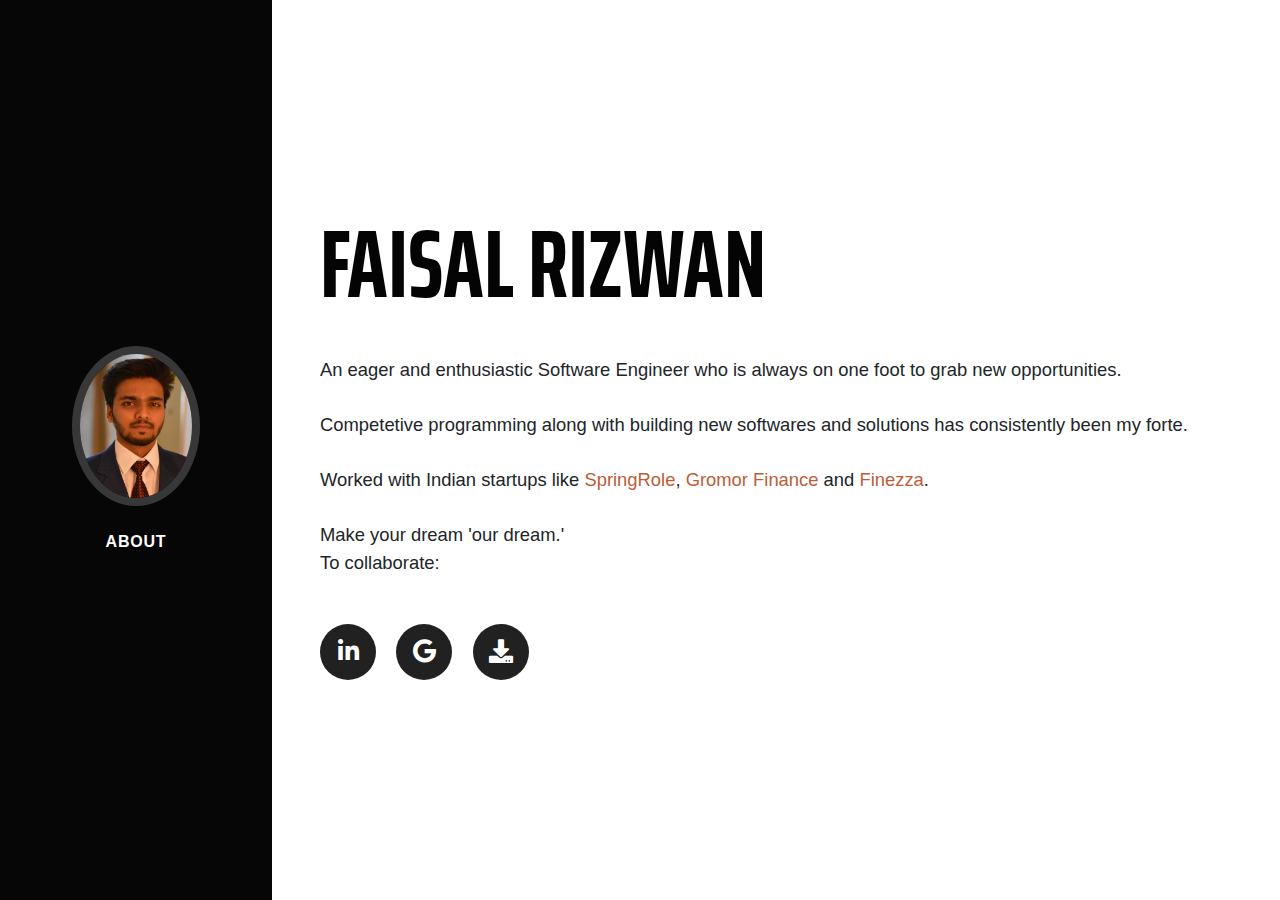
==== commit 06505dc7: "Add files via upload" ====
--- a/index.html
+++ b/index.html
@@ -69,9 +69,18 @@
         <div class="subheading mb-5">
           <!-- <a href="mailto:frizwan0036@gmail.com">frizwan0036@gmail.com</a> -->
         </div>
-        <p class="lead mb-5">I'm very passionate towards Computer Science and am currently exploring Machine Learning & AI, specifically Natural Language Processing to solve real world problems. I also have a knack for competitive programming like to use the right data structures and algorithms to improve performance.</p>
+        <p class="lead mb-5">
+          An eager and enthusiastic Software Engineer who is always on one foot to grab new opportunities. 
+
+          <br><br>Competetive programming along with building new softwares and solutions has consistently been my forte. 
+
+          <br><br>Worked with Indian startups like <a href="https://springrole.com/", target="_blank">SpringRole</a>, <a href="https://gromor.in/", target="_blank">Gromor Finance</a> and <a href="https://finezza.in/", target="_blank">Finezza</a>. 
+
+          <br><br>Make your dream 'our dream.' 
+          <br>To collaborate:
+        </p>
         <div class="social-icons">
-          <a href="https://www.linkedin.com/in/faisal-rizwan/">
+          <a href="https://www.linkedin.com/in/faisal-rizwan/" target="_blank">
             <i class="fab fa-linkedin-in"></i>
           </a>
           <!-- <a href="#">
@@ -87,204 +96,6 @@
       </div>
     </section>
 
-    <!-- <hr class="m-0">
-
-    <section class="resume-section p-3 p-lg-5 d-flex justify-content-center" id="experience">
-      <div class="w-100">
-        <h2 class="mb-5">Experience</h2>
-
-        <div class="resume-item d-flex flex-column flex-md-row justify-content-between mb-5">
-          <div class="resume-content">
-            <h3 class="mb-0">Senior Web Developer</h3>
-            <div class="subheading mb-3">Intelitec Solutions</div>
-            <p>Bring to the table win-win survival strategies to ensure proactive domination. At the end of the day, going forward, a new normal that has evolved from generation X is on the runway heading towards a streamlined cloud solution. User generated content in real-time will have multiple touchpoints for offshoring.</p>
-          </div>
-          <div class="resume-date text-md-right">
-            <span class="text-primary">March 2013 - Present</span>
-          </div>
-        </div>
-
-        <div class="resume-item d-flex flex-column flex-md-row justify-content-between mb-5">
-          <div class="resume-content">
-            <h3 class="mb-0">Web Developer</h3>
-            <div class="subheading mb-3">Intelitec Solutions</div>
-            <p>Capitalize on low hanging fruit to identify a ballpark value added activity to beta test. Override the digital divide with additional clickthroughs from DevOps. Nanotechnology immersion along the information highway will close the loop on focusing solely on the bottom line.</p>
-          </div>
-          <div class="resume-date text-md-right">
-            <span class="text-primary">December 2011 - March 2013</span>
-          </div>
-        </div>
-
-        <div class="resume-item d-flex flex-column flex-md-row justify-content-between mb-5">
-          <div class="resume-content">
-            <h3 class="mb-0">Junior Web Designer</h3>
-            <div class="subheading mb-3">Shout! Media Productions</div>
-            <p>Podcasting operational change management inside of workflows to establish a framework. Taking seamless key performance indicators offline to maximise the long tail. Keeping your eye on the ball while performing a deep dive on the start-up mentality to derive convergence on cross-platform integration.</p>
-          </div>
-          <div class="resume-date text-md-right">
-            <span class="text-primary">July 2010 - December 2011</span>
-          </div>
-        </div>
-
-        <div class="resume-item d-flex flex-column flex-md-row justify-content-between">
-          <div class="resume-content">
-            <h3 class="mb-0">Web Design Intern</h3>
-            <div class="subheading mb-3">Shout! Media Productions</div>
-            <p>Collaboratively administrate empowered markets via plug-and-play networks. Dynamically procrastinate B2C users after installed base benefits. Dramatically visualize customer directed convergence without revolutionary ROI.</p>
-          </div>
-          <div class="resume-date text-md-right">
-            <span class="text-primary">September 2008 - June 2010</span>
-          </div>
-        </div>
-
-      </div>
-
-    </section>
-
-    <hr class="m-0"> -->
-<!-- 
-    <section class="resume-section p-3 p-lg-5 d-flex align-items-center" id="education">
-      <div class="w-100">
-        <h2 class="mb-5">Education</h2>
-
-        <div class="resume-item d-flex flex-column flex-md-row justify-content-between mb-5">
-          <div class="resume-content">
-            <h3 class="mb-0">University of Colorado Boulder</h3>
-            <div class="subheading mb-3">Bachelor of Science</div>
-            <div>Computer Science - Web Development Track</div>
-            <p>GPA: 3.23</p>
-          </div>
-          <div class="resume-date text-md-right">
-            <span class="text-primary">August 2006 - May 2010</span>
-          </div>
-        </div>
-
-        <div class="resume-item d-flex flex-column flex-md-row justify-content-between">
-          <div class="resume-content">
-            <h3 class="mb-0">James Buchanan High School</h3>
-            <div class="subheading mb-3">Technology Magnet Program</div>
-            <p>GPA: 3.56</p>
-          </div>
-          <div class="resume-date text-md-right">
-            <span class="text-primary">August 2002 - May 2006</span>
-          </div>
-        </div>
-
-      </div>
-    </section>
-
-    <hr class="m-0">
- -->
-   <!--  <section class="resume-section p-3 p-lg-5 d-flex align-items-center" id="skills">
-      <div class="w-100">
-        <h2 class="mb-5">Skills</h2>
-
-        <div class="subheading mb-3">Programming Languages &amp; Tools</div>
-        <ul class="list-inline dev-icons">
-          <li class="list-inline-item">
-            <i class="fab fa-html5"></i>
-          </li>
-          <li class="list-inline-item">
-            <i class="fab fa-css3-alt"></i>
-          </li>
-          <li class="list-inline-item">
-            <i class="fab fa-js-square"></i>
-          </li>
-          <li class="list-inline-item">
-            <i class="fab fa-angular"></i>
-          </li>
-          <li class="list-inline-item">
-            <i class="fab fa-react"></i>
-          </li>
-          <li class="list-inline-item">
-            <i class="fab fa-node-js"></i>
-          </li>
-          <li class="list-inline-item">
-            <i class="fab fa-sass"></i>
-          </li>
-          <li class="list-inline-item">
-            <i class="fab fa-less"></i>
-          </li>
-          <li class="list-inline-item">
-            <i class="fab fa-wordpress"></i>
-          </li>
-          <li class="list-inline-item">
-            <i class="fab fa-gulp"></i>
-          </li>
-          <li class="list-inline-item">
-            <i class="fab fa-grunt"></i>
-          </li>
-          <li class="list-inline-item">
-            <i class="fab fa-npm"></i>
-          </li>
-        </ul>
-
-        <div class="subheading mb-3">Workflow</div>
-        <ul class="fa-ul mb-0">
-          <li>
-            <i class="fa-li fa fa-check"></i>
-            Mobile-First, Responsive Design</li>
-          <li>
-            <i class="fa-li fa fa-check"></i>
-            Cross Browser Testing &amp; Debugging</li>
-          <li>
-            <i class="fa-li fa fa-check"></i>
-            Cross Functional Teams</li>
-          <li>
-            <i class="fa-li fa fa-check"></i>
-            Agile Development &amp; Scrum</li>
-        </ul>
-      </div>
-    </section>
- -->
-    <!-- <hr class="m-0">
-
-    <section class="resume-section p-3 p-lg-5 d-flex align-items-center" id="interests">
-      <div class="w-100">
-        <h2 class="mb-5">Interests</h2>
-        <p>Apart from being a web developer, I enjoy most of my time being outdoors. In the winter, I am an avid skier and novice ice climber. During the warmer months here in Colorado, I enjoy mountain biking, free climbing, and kayaking.</p>
-        <p class="mb-0">When forced indoors, I follow a number of sci-fi and fantasy genre movies and television shows, I am an aspiring chef, and I spend a large amount of my free time exploring the latest technology advancements in the front-end web development world.</p>
-      </div>
-    </section>
-
-    <hr class="m-0">
-
-    <section class="resume-section p-3 p-lg-5 d-flex align-items-center" id="awards">
-      <div class="w-100">
-        <h2 class="mb-5">Awards &amp; Certifications</h2>
-        <ul class="fa-ul mb-0">
-          <li>
-            <i class="fa-li fa fa-trophy text-warning"></i>
-            Google Analytics Certified Developer</li>
-          <li>
-            <i class="fa-li fa fa-trophy text-warning"></i>
-            Mobile Web Specialist - Google Certification</li>
-          <li>
-            <i class="fa-li fa fa-trophy text-warning"></i>
-            1<sup>st</sup>
-            Place - University of Colorado Boulder - Emerging Tech Competition 2009</li>
-          <li>
-            <i class="fa-li fa fa-trophy text-warning"></i>
-            1<sup>st</sup>
-            Place - University of Colorado Boulder - Adobe Creative Jam 2008 (UI Design Category)</li>
-          <li>
-            <i class="fa-li fa fa-trophy text-warning"></i>
-            2<sup>nd</sup>
-            Place - University of Colorado Boulder - Emerging Tech Competition 2008</li>
-          <li>
-            <i class="fa-li fa fa-trophy text-warning"></i>
-            1<sup>st</sup>
-            Place - James Buchanan High School - Hackathon 2006</li>
-          <li>
-            <i class="fa-li fa fa-trophy text-warning"></i>
-            3<sup>rd</sup>
-            Place - James Buchanan High School - Hackathon 2005</li>
-        </ul>
-      </div>
-    </section>
-
-  </div> -->
-
   <!-- Bootstrap core JavaScript -->
   <script src="vendor/jquery/jquery.min.js"></script>
   <script src="vendor/bootstrap/js/bootstrap.bundle.min.js"></script>
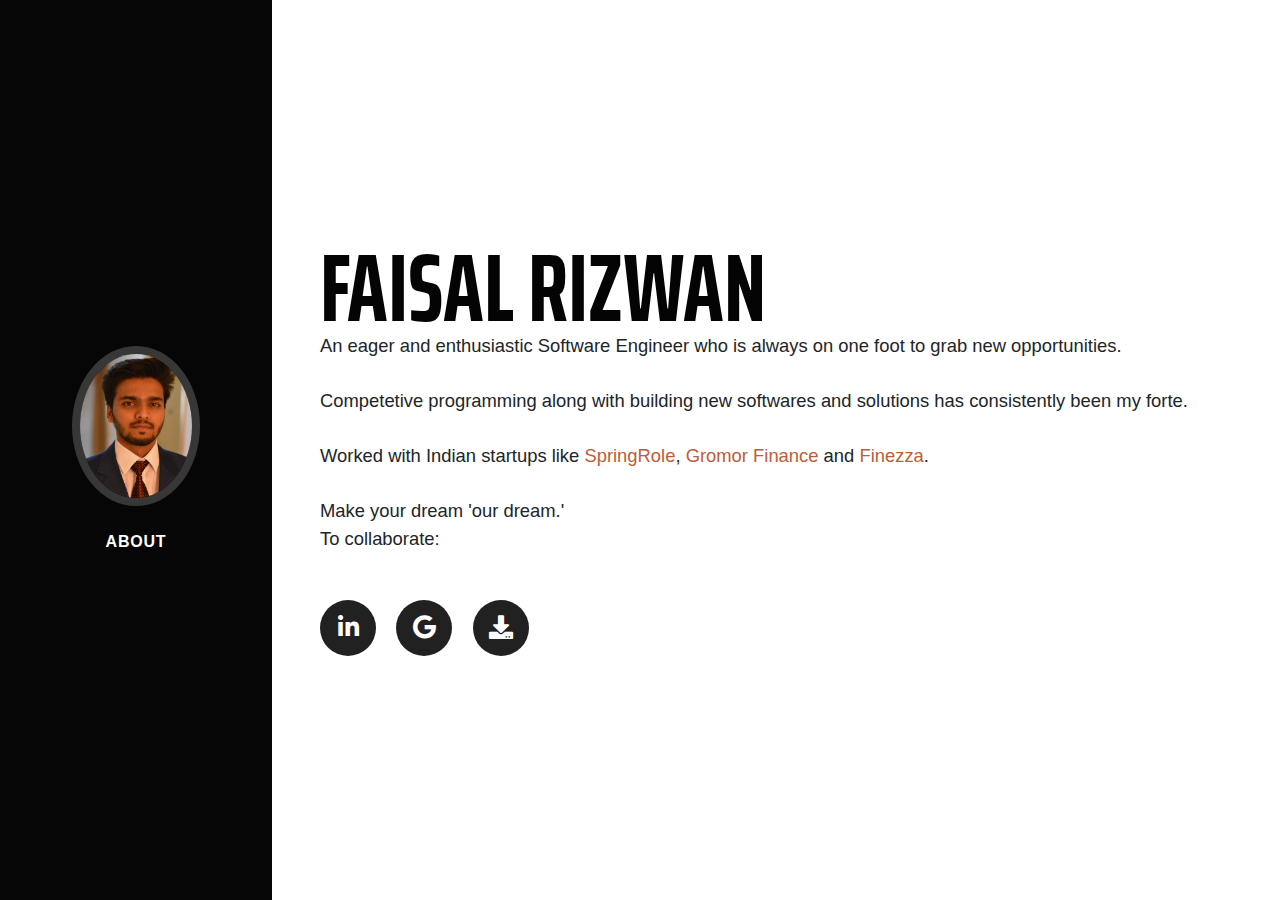
==== commit 0608c37f: "Add files via upload" ====
--- a/index.html
+++ b/index.html
@@ -40,21 +40,6 @@
         <li class="nav-item">
           <a class="nav-link js-scroll-trigger" href="#about">About</a>
         </li>
-        <!-- <li class="nav-item">
-          <a class="nav-link js-scroll-trigger" href="#experience">Experience</a>
-        </li>
-        <li class="nav-item">
-          <a class="nav-link js-scroll-trigger" href="#education">Education</a>
-        </li>
-        <li class="nav-item">
-          <a class="nav-link js-scroll-trigger" href="#skills">Skills</a>
-        </li>
-        <li class="nav-item">
-          <a class="nav-link js-scroll-trigger" href="#interests">Interests</a>
-        </li>
-        <li class="nav-item">
-          <a class="nav-link js-scroll-trigger" href="#awards">Awards</a>
-        </li> -->
       </ul>
     </div>
   </nav>
@@ -66,30 +51,17 @@
         <h1 class="mb-0">Faisal
           <span class="text-primary">Rizwan</span>
         </h1>
-        <div class="subheading mb-5">
-          <!-- <a href="mailto:frizwan0036@gmail.com">frizwan0036@gmail.com</a> -->
-        </div>
         <p class="lead mb-5">
-          An eager and enthusiastic Software Engineer who is always on one foot to grab new opportunities. 
-
-          <br><br>Competetive programming along with building new softwares and solutions has consistently been my forte. 
-
-          <br><br>Worked with Indian startups like <a href="https://springrole.com/", target="_blank">SpringRole</a>, <a href="https://gromor.in/", target="_blank">Gromor Finance</a> and <a href="https://finezza.in/", target="_blank">Finezza</a>. 
-
-          <br><br>Make your dream 'our dream.' 
-          <br>To collaborate:
+          An eager and enthusiastic Software Engineer who is always on one foot to grab new opportunities.<br><br>Competetive programming along with building new softwares and solutions has consistently been my forte.<br><br>Worked with Indian startups like <a href="https://springrole.com/", target="_blank">SpringRole</a>, <a href="https://gromor.in/", target="_blank">Gromor Finance</a> and <a href="https://finezza.in/", target="_blank">Finezza</a>.<br><br>Make your dream 'our dream.'<br>To collaborate:
         </p>
         <div class="social-icons">
           <a href="https://www.linkedin.com/in/faisal-rizwan/" target="_blank">
             <i class="fab fa-linkedin-in"></i>
           </a>
-          <!-- <a href="#">
-            <i class="fab fa-github"></i>
-          </a> -->
           <a href="mailto:frizwan0036@gmail.com">
             <i class="fab fa-google"></i>
           </a>
-          <a href="Faisal_Rizwan.pdf">
+          <a href="Resume-Faisal-Rizwan.pdf">
             <i class="fas fa-download"></i>
           </a>
         </div>
